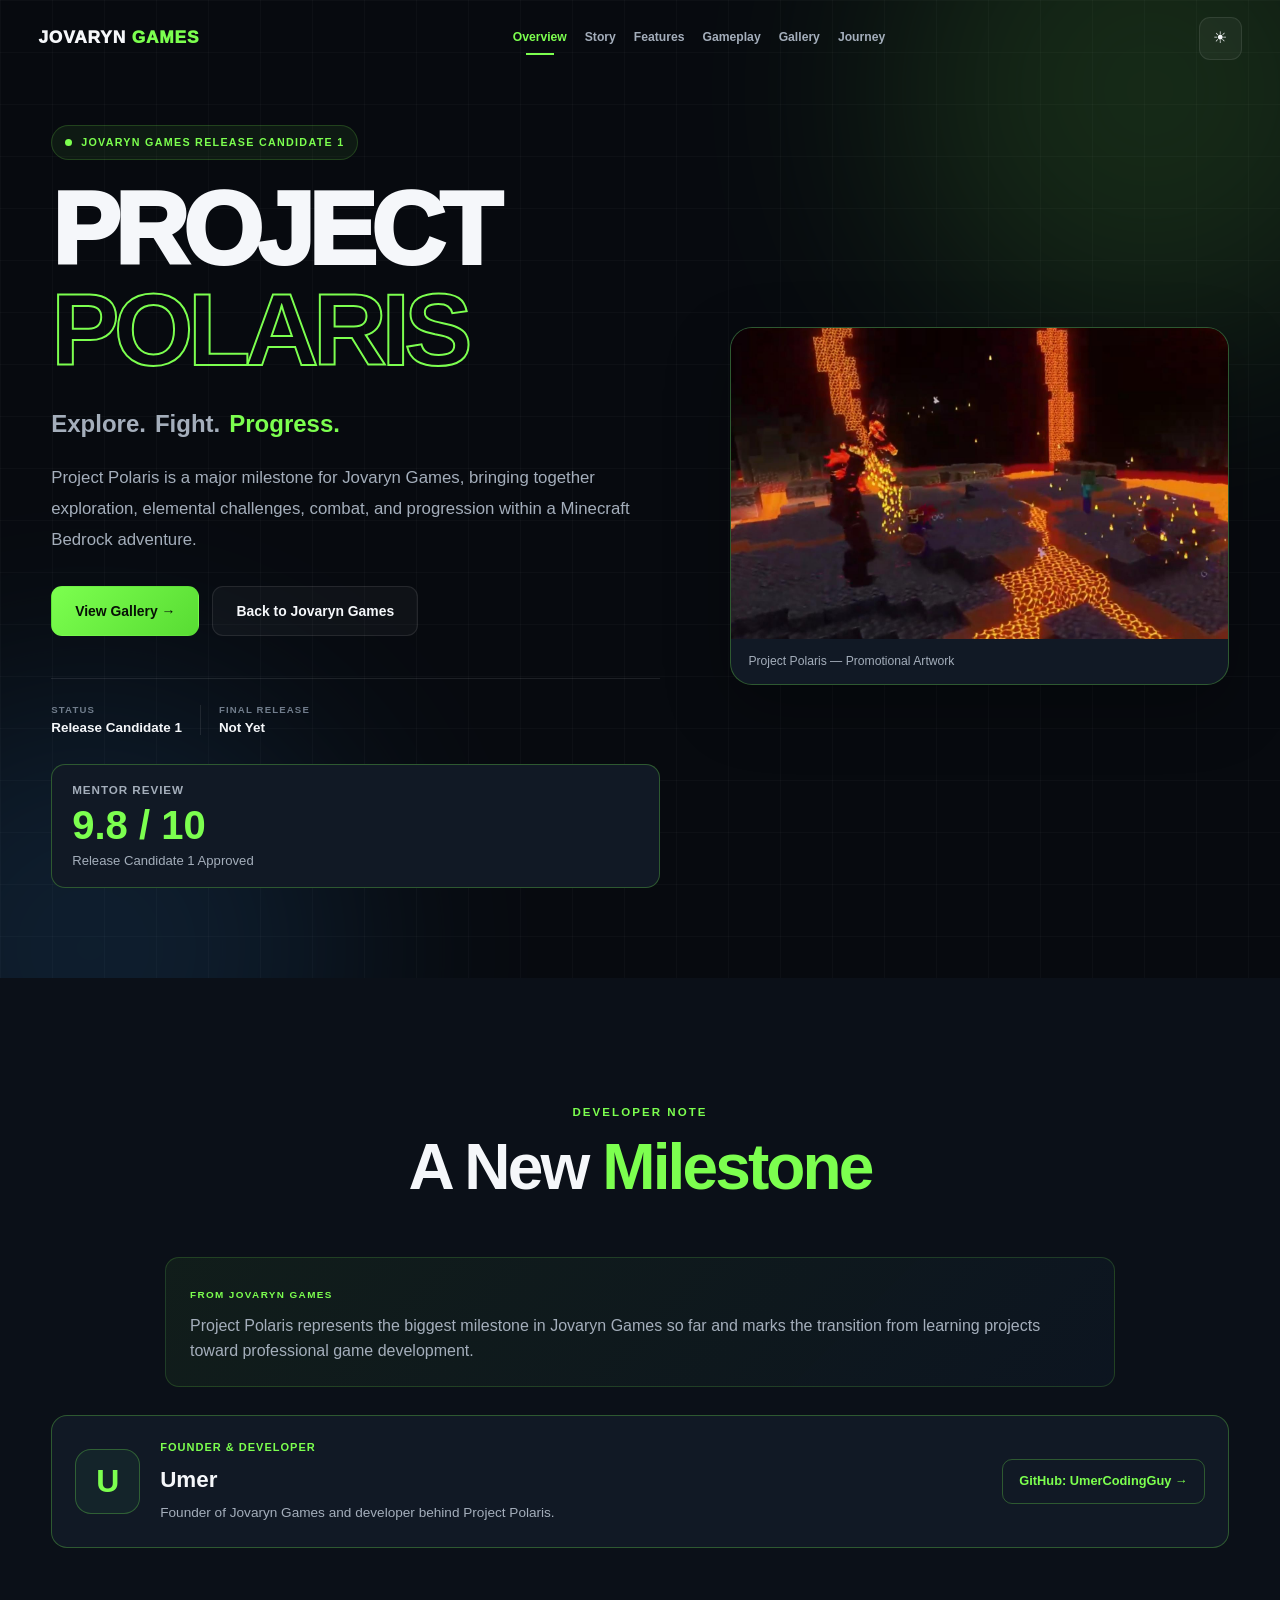
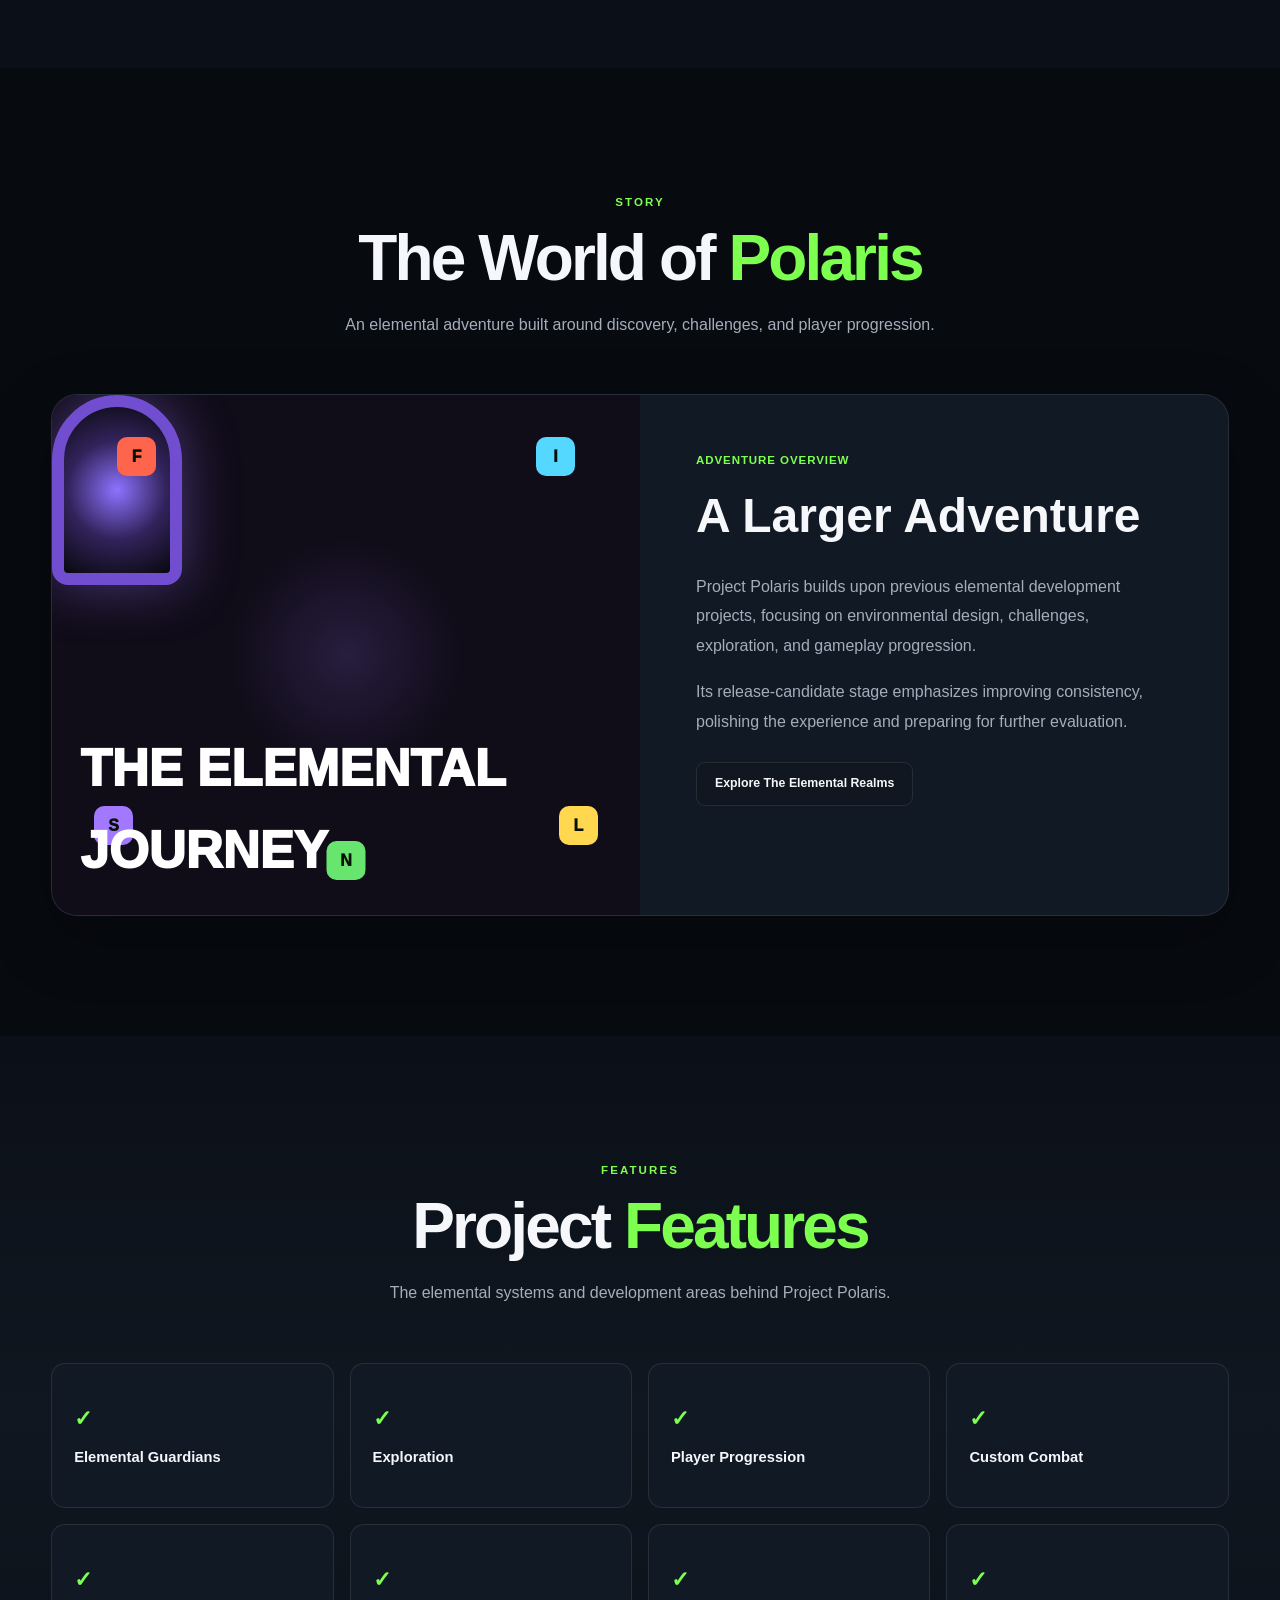
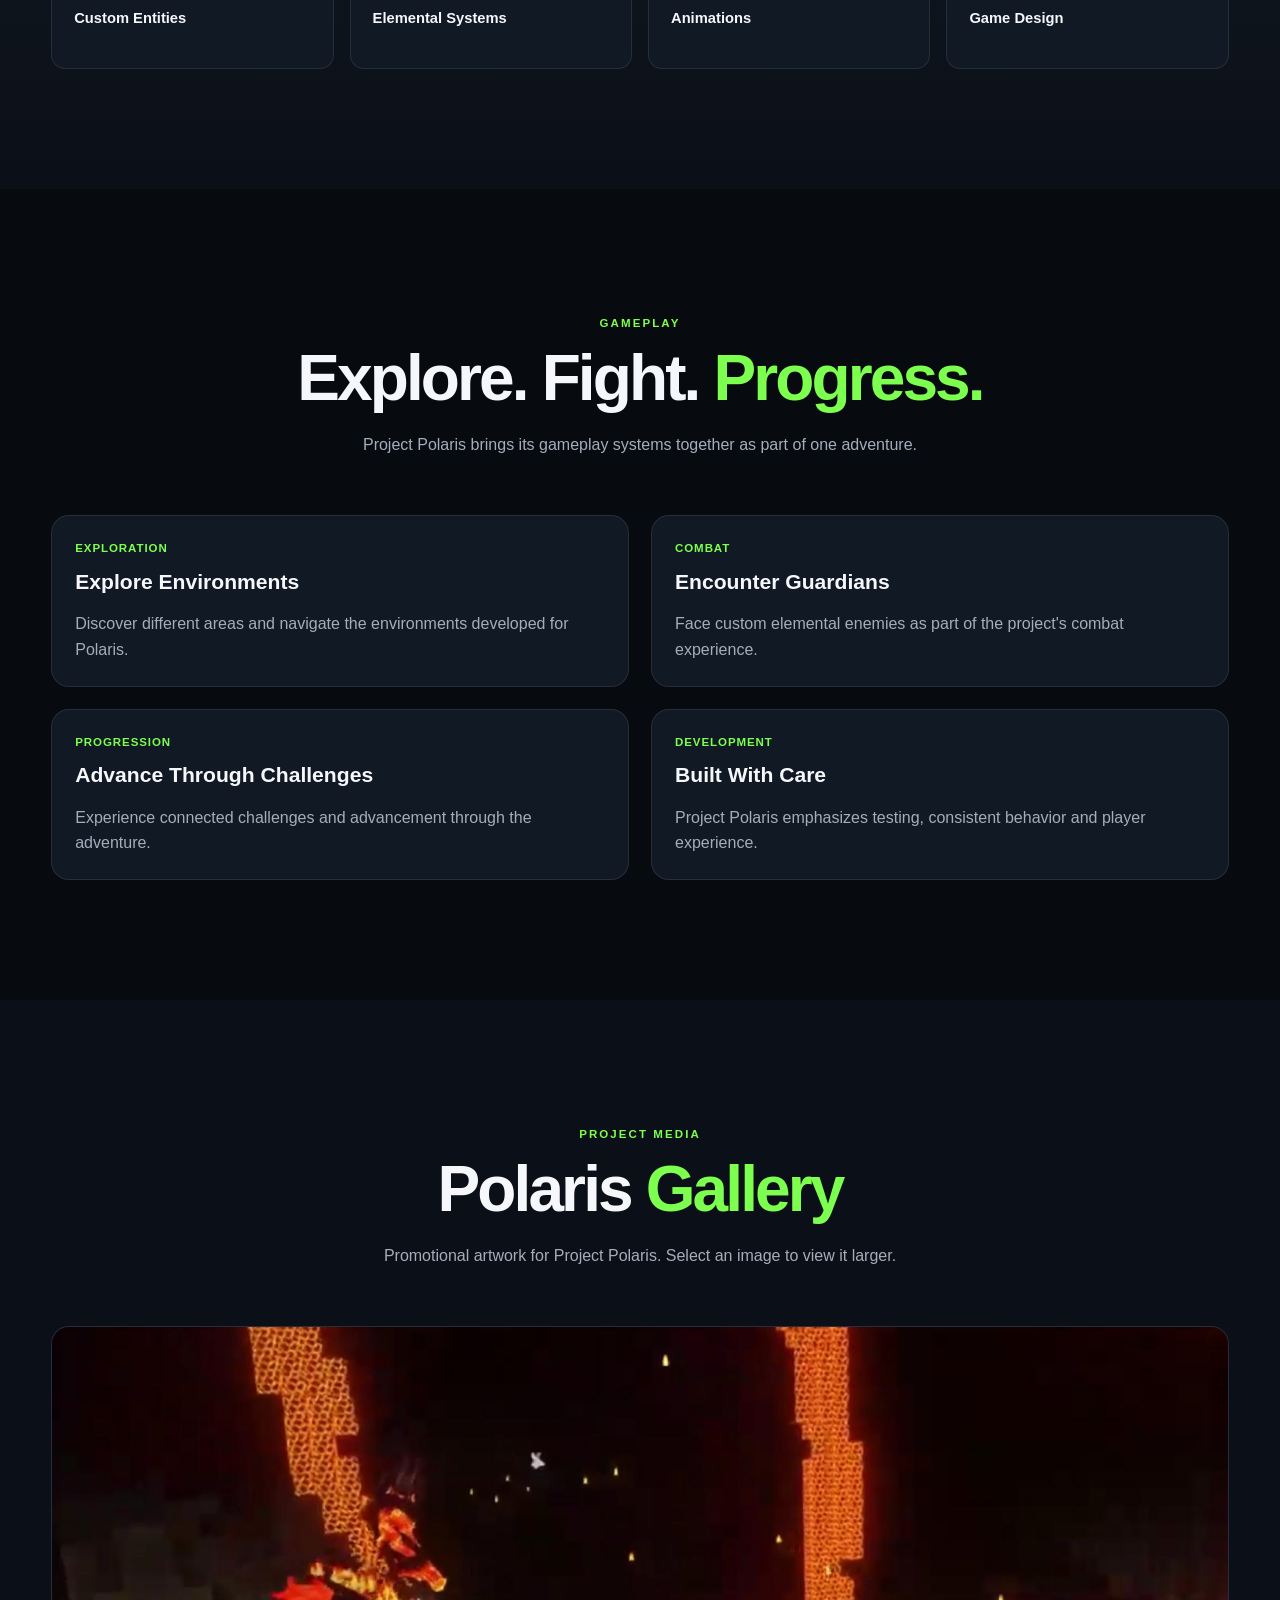
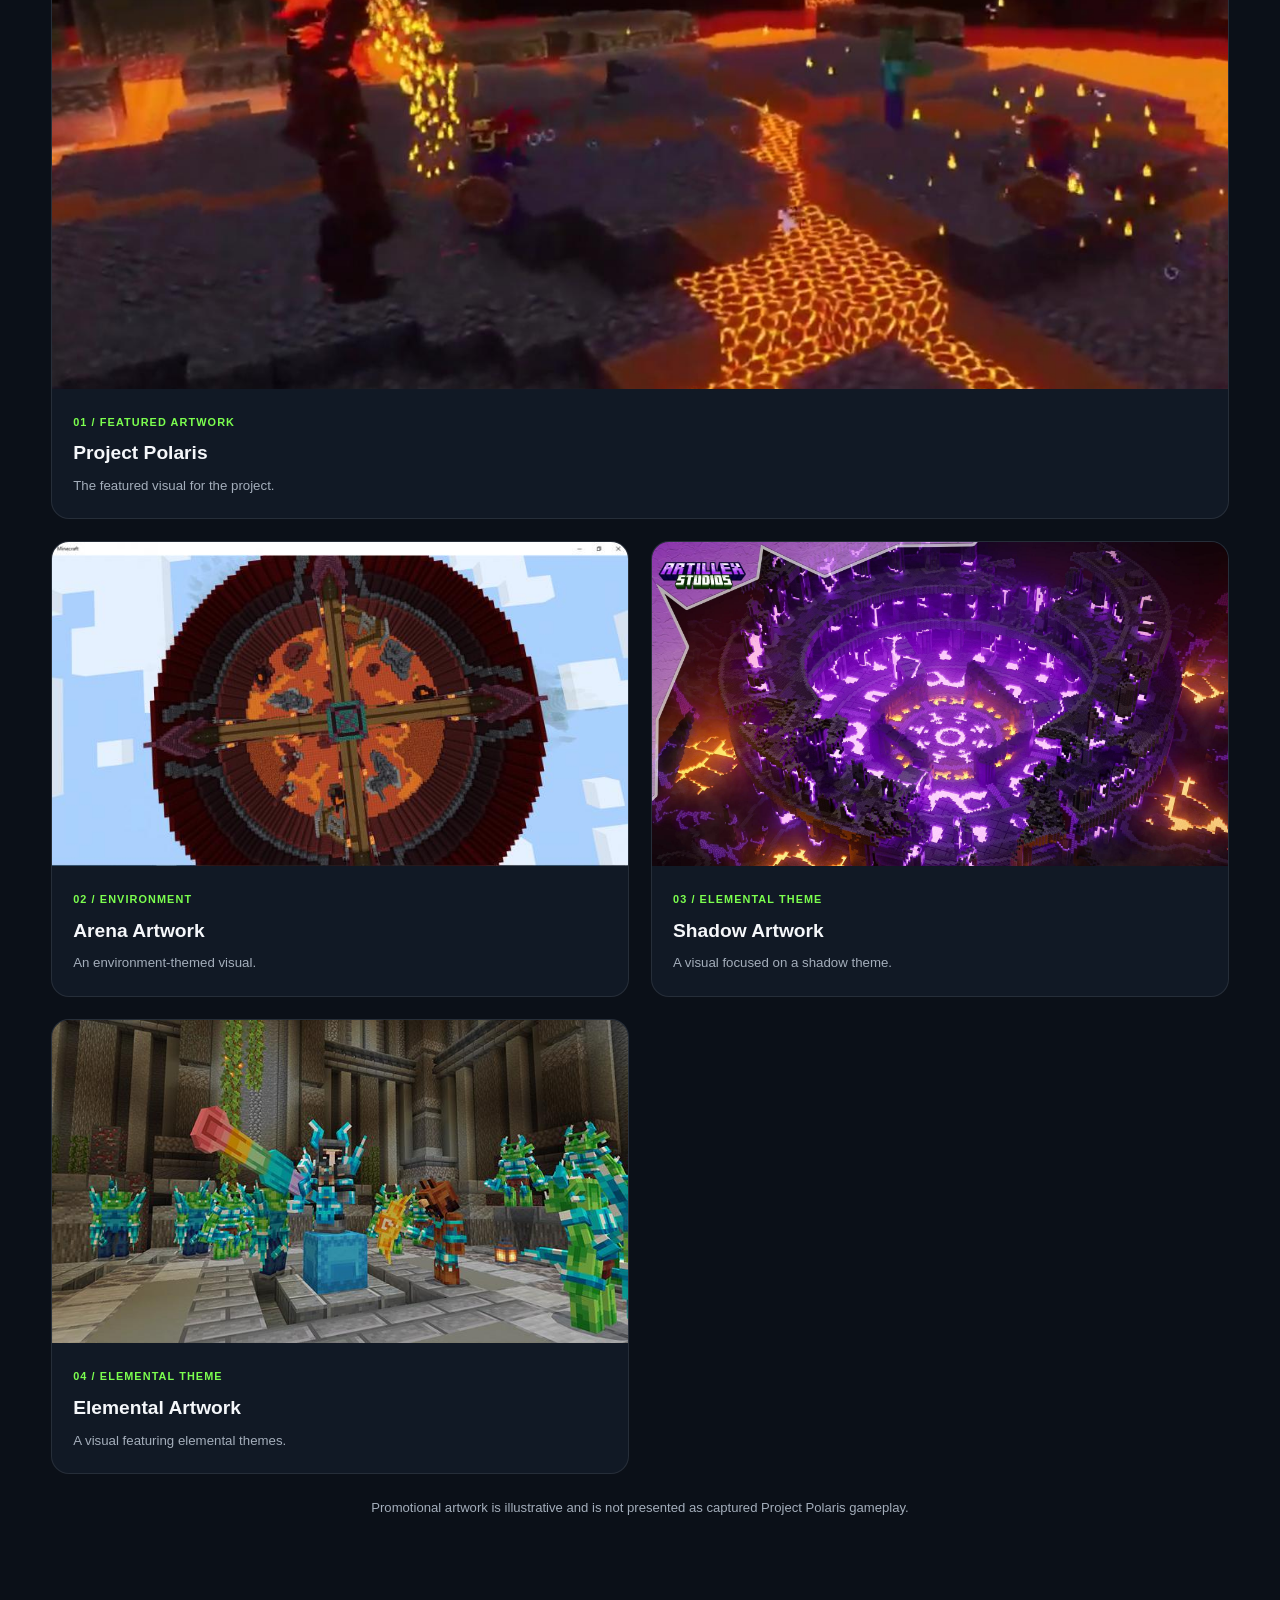
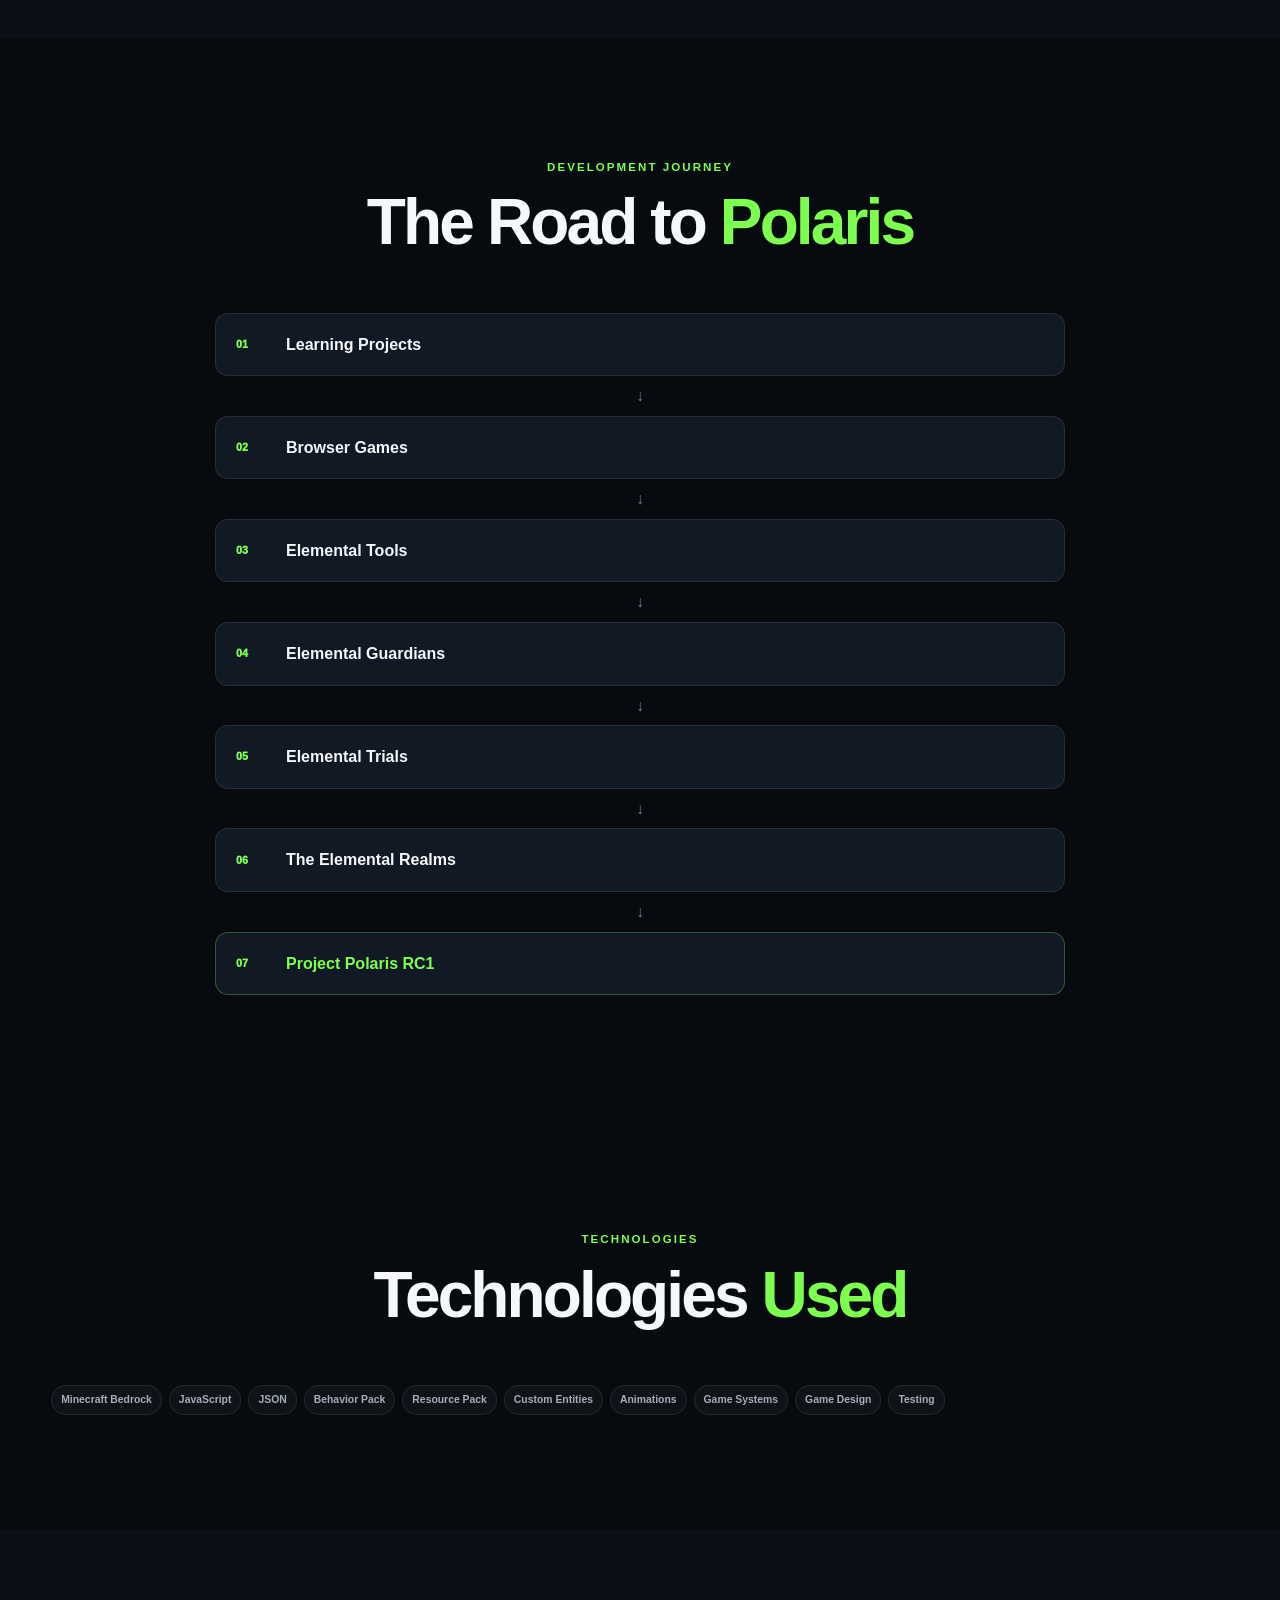
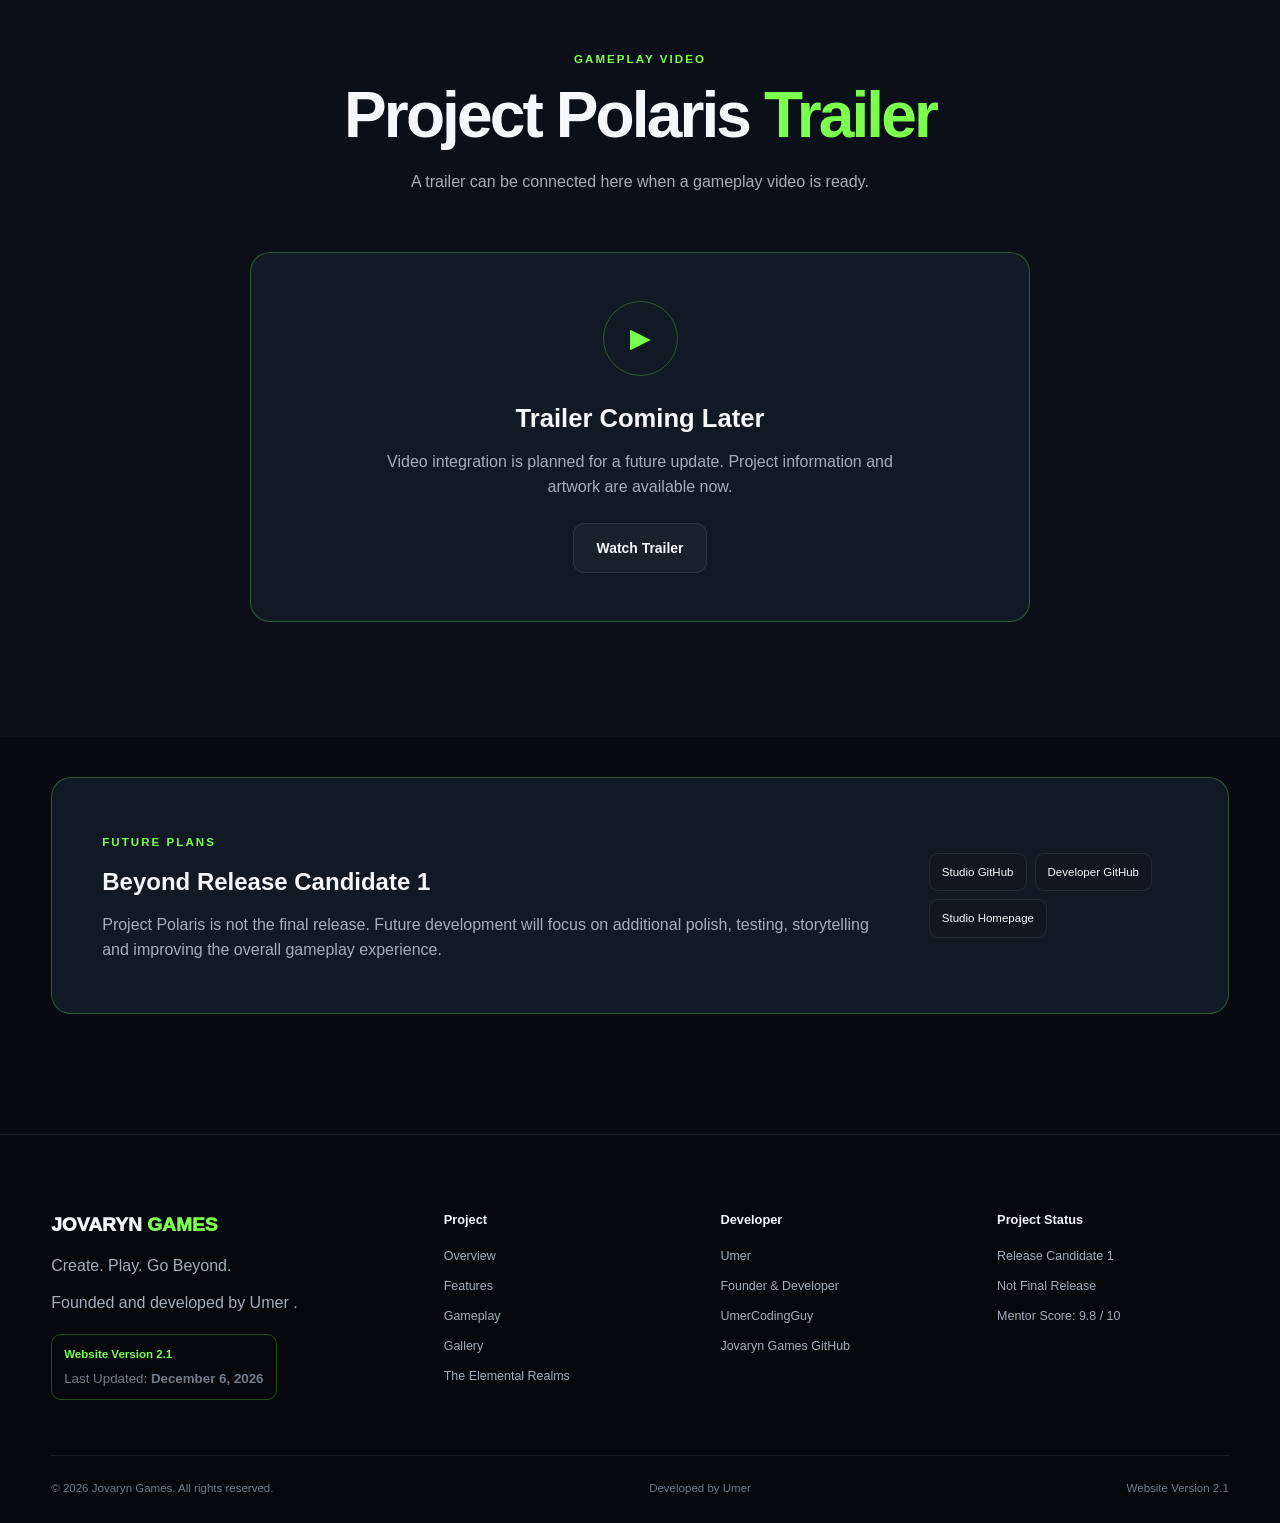
==== project-polaris/index.html @ bd41b60f "v2.1" ====
<!DOCTYPE html>
<html lang="en">

<head>
    <meta charset="UTF-8">
    <meta name="viewport" content="width=device-width, initial-scale=1.0">

    <title>Project Polaris RC1 | Jovaryn Games</title>

    <meta name="description"
        content="Explore Project Polaris Release Candidate 1 by Jovaryn Games. Discover the adventure, features, artwork, and development journey.">

    <meta name="author" content="Jovaryn Games">
    <meta name="creator" content="Umer - UmerCodingGuy">
    <meta name="theme-color" content="#070a0f">

    <link rel="canonical" href="https://jovaryngames.com/project-polaris/">

    <meta property="og:type" content="website">
    <meta property="og:title" content="Project Polaris RC1 | Jovaryn Games">
    <meta property="og:description"
        content="Discover Project Polaris Release Candidate 1, the latest milestone from Jovaryn Games. Mentor review: 9.8/10.">
    <meta property="og:url" content="https://jovaryngames.com/project-polaris/">
    <meta property="og:image"
        content="https://jovaryngames.com/assets/images/polaris/polaris-cover.png">

    <meta name="twitter:card" content="summary_large_image">

    <link rel="stylesheet" href="../css/style.css">

    <style>
        /* PROJECT POLARIS PAGE */

        .polaris-page-hero-media {
            position: relative;
            width: 100%;
            margin: 0;
            overflow: hidden;
            border: 1px solid var(--green-border);
            border-radius: 22px;
            background: var(--card);
            box-shadow: var(--shadow);
        }

        .polaris-page-hero-media img {
            display: block;
            width: 100%;
            aspect-ratio: 16 / 10;
            object-fit: cover;
        }

        .polaris-page-hero-media figcaption {
            padding: 13px 17px;
            color: var(--text-2);
            font-size: 0.76rem;
        }

        .polaris-page-score {
            margin-top: 25px;
            padding: 16px 20px;
            border: 1px solid var(--green-border);
            border-radius: 14px;
            background: var(--card);
        }

        .polaris-page-score small {
            display: block;
            color: var(--text-2);
            font-size: 0.73rem;
            font-weight: 800;
            letter-spacing: 0.08em;
        }

        .polaris-page-score strong {
            display: block;
            color: var(--green);
            font-size: 2.5rem;
            line-height: 1.25;
        }

        .polaris-page-score p {
            color: var(--text-2);
            font-size: 0.82rem;
        }

        /* DEVELOPER CREDIT */

        .polaris-developer-credit {
            display: flex;
            align-items: center;
            flex-wrap: wrap;
            gap: 20px;
            margin-top: 28px;
            padding: 23px;
            border: 1px solid var(--green-border);
            border-radius: 16px;
            background: var(--card);
        }

        .polaris-developer-avatar {
            display: grid;
            place-items: center;
            width: 65px;
            height: 65px;
            flex-shrink: 0;
            border: 1px solid var(--green-border);
            border-radius: 16px;
            color: var(--green);
            background: rgba(74, 222, 128, 0.06);
            font-size: 2rem;
            font-weight: 900;
        }

        .polaris-developer-info {
            flex: 1;
            min-width: 170px;
        }

        .polaris-developer-info small {
            display: block;
            margin-bottom: 5px;
            color: var(--green);
            font-size: 0.69rem;
            font-weight: 800;
            letter-spacing: 0.09em;
        }

        .polaris-developer-info h3 {
            margin: 0 0 5px;
            font-size: 1.4rem;
        }

        .polaris-developer-info p {
            margin: 0;
            color: var(--text-2);
            font-size: 0.85rem;
        }

        .polaris-developer-link {
            display: inline-flex;
            align-items: center;
            justify-content: center;
            padding: 11px 16px;
            border: 1px solid var(--green-border);
            border-radius: 10px;
            color: var(--green);
            font-size: 0.8rem;
            font-weight: 800;
            text-decoration: none;
            transition: transform 0.2s ease;
        }

        .polaris-developer-link:hover {
            transform: translateY(-2px);
        }

        /* GALLERY */

        .polaris-gallery {
            display: grid;
            grid-template-columns: repeat(2, minmax(0, 1fr));
            gap: 22px;
        }

        .polaris-gallery-card {
            min-width: 0;
            margin: 0;
            overflow: hidden;
            border: 1px solid var(--border);
            border-radius: 18px;
            background: var(--card);
            transition:
                transform 0.25s ease,
                border-color 0.25s ease;
        }

        .polaris-gallery-card:hover {
            transform: translateY(-4px);
            border-color: var(--green-border);
        }

        .polaris-gallery-card:first-child {
            grid-column: 1 / -1;
        }

        .polaris-gallery-card a {
            display: block;
            overflow: hidden;
        }

        .polaris-gallery-card img {
            display: block;
            width: 100%;
            aspect-ratio: 16 / 9;
            object-fit: cover;
            transition: transform 0.35s ease;
        }

        .polaris-gallery-card a:hover img {
            transform: scale(1.025);
        }

        .polaris-gallery-caption {
            padding: 19px 21px 22px;
        }

        .polaris-gallery-caption small {
            color: var(--green);
            font-size: 0.68rem;
            font-weight: 850;
            letter-spacing: 0.1em;
        }

        .polaris-gallery-caption h3 {
            margin-top: 5px;
            font-size: 1.2rem;
        }

        .polaris-gallery-caption p {
            margin-top: 6px;
            color: var(--text-2);
            font-size: 0.83rem;
        }

        .polaris-gallery-note {
            margin-top: 23px;
            color: var(--text-2);
            font-size: 0.82rem;
            text-align: center;
        }

        /* TRAILER */

        .polaris-trailer-panel {
            max-width: 780px;
            margin-inline: auto;
            padding: 48px 28px;
            border: 1px solid var(--green-border);
            border-radius: 20px;
            background: var(--card);
            text-align: center;
        }

        .polaris-trailer-icon {
            display: grid;
            place-items: center;
            width: 75px;
            height: 75px;
            margin: 0 auto 22px;
            border: 1px solid var(--green-border);
            border-radius: 50%;
            color: var(--green);
            font-size: 1.7rem;
        }

        .polaris-trailer-panel h3 {
            font-size: 1.6rem;
        }

        .polaris-trailer-panel p {
            max-width: 530px;
            margin: 10px auto 23px;
            color: var(--text-2);
        }

        /* MOBILE */

        @media (max-width: 760px) {
            .polaris-gallery {
                grid-template-columns: 1fr;
                gap: 16px;
            }

            .polaris-gallery-card:first-child {
                grid-column: auto;
            }

            .polaris-gallery-caption {
                padding: 16px;
            }

            .polaris-page-hero-media img {
                aspect-ratio: 16 / 9;
            }

            .polaris-developer-credit {
                padding: 18px;
            }

            .polaris-developer-link {
                width: 100%;
            }
        }

        @media (prefers-reduced-motion: reduce) {
            .polaris-gallery-card,
            .polaris-gallery-card img,
            .polaris-developer-link {
                transition: none;
            }
        }
    </style>
</head>

<body class="polaris-page">

    <!-- LOADER -->
    <div class="loader" id="loader">
        <div class="loader-inner">
            <div class="loader-logo">
                JOVARYN <span>GAMES</span>
            </div>

            <div class="loader-track">
                <div class="loader-bar"></div>
            </div>

            <p>Loading Project Polaris...</p>
        </div>
    </div>

    <div class="scroll-progress" id="scrollProgress"></div>

    <div
        class="site-toast"
        id="siteToast"
        role="status"
        aria-live="polite"
    ></div>

    <!-- NAVIGATION -->
    <header class="header" id="header">
        <nav class="navbar" aria-label="Project navigation">

            <a href="../" class="logo">
                JOVARYN <span>GAMES</span>
            </a>

            <ul class="nav-links" id="navLinks">
                <li>
                    <a href="#overview" class="nav-link active">
                        Overview
                    </a>
                </li>

                <li>
                    <a href="#story" class="nav-link">
                        Story
                    </a>
                </li>

                <li>
                    <a href="#features" class="nav-link">
                        Features
                    </a>
                </li>

                <li>
                    <a href="#gameplay" class="nav-link">
                        Gameplay
                    </a>
                </li>

                <li>
                    <a href="#gallery" class="nav-link">
                        Gallery
                    </a>
                </li>

                <li>
                    <a href="#journey" class="nav-link">
                        Journey
                    </a>
                </li>
            </ul>

            <div class="nav-actions">

                <button
                    class="theme-toggle"
                    id="themeToggle"
                    type="button"
                    aria-label="Switch color theme"
                >
                    <span id="themeIcon">☀</span>
                </button>

                <button
                    class="menu-toggle"
                    id="menuToggle"
                    type="button"
                    aria-label="Open navigation menu"
                    aria-expanded="false"
                    aria-controls="navLinks"
                >
                    <span></span>
                    <span></span>
                    <span></span>
                </button>

            </div>
        </nav>
    </header>

    <main>

        <!-- ==========================================
             OVERVIEW
        ========================================== -->
        <section class="hero section" id="overview">

            <div class="hero-background">
                <div class="grid-background"></div>
                <div class="glow glow-one"></div>
                <div class="glow glow-two"></div>
            </div>

            <div class="hero-container">

                <div class="hero-content reveal">

                    <div class="hero-badge">
                        <span></span>
                        Jovaryn Games Release Candidate 1
                    </div>

                    <h1>
                        PROJECT
                        <strong>POLARIS</strong>
                    </h1>

                    <div class="tagline">
                        <span>Explore.</span>
                        <span>Fight.</span>
                        <span>Progress.</span>
                    </div>

                    <p class="hero-description">
                        Project Polaris is a major milestone for
                        Jovaryn Games, bringing together exploration,
                        elemental challenges, combat, and progression
                        within a Minecraft Bedrock adventure.
                    </p>

                    <div class="hero-buttons">

                        <a href="#gallery" class="button primary-button">
                            View Gallery →
                        </a>

                        <a href="../" class="button secondary-button">
                            Back to Jovaryn Games
                        </a>

                    </div>

                    <div class="hero-info">

                        <div>
                            <small>STATUS</small>
                            <strong>Release Candidate 1</strong>
                        </div>

                        <span class="info-line"></span>

                        <div>
                            <small>FINAL RELEASE</small>
                            <strong>Not Yet</strong>
                        </div>

                    </div>

                    <div class="polaris-page-score">
                        <small>MENTOR REVIEW</small>
                        <strong>9.8 / 10</strong>
                        <p>Release Candidate 1 Approved</p>
                    </div>

                </div>

                <div class="hero-art reveal">

                    <figure class="polaris-page-hero-media">

                        <img
                            src="../assets/images/polaris/polaris-cover.png"
                            alt="Project Polaris promotional cover artwork"
                            fetchpriority="high"
                            decoding="async"
                        >

                        <figcaption>
                            Project Polaris — Promotional Artwork
                        </figcaption>

                    </figure>

                </div>

            </div>
        </section>

        <!-- ==========================================
             DEVELOPER NOTE AND CREDITS
        ========================================== -->
        <section class="latest-section">
            <div class="container">

                <div class="section-heading reveal">
                    <span class="section-label">
                        DEVELOPER NOTE
                    </span>

                    <h2>A New <span>Milestone</span></h2>
                </div>

                <div class="developer-note reveal">
                    <span>FROM JOVARYN GAMES</span>

                    <p>
                        Project Polaris represents the biggest milestone
                        in Jovaryn Games so far and marks the transition
                        from learning projects toward professional game
                        development.
                    </p>
                </div>

                <!-- OFFICIAL DEVELOPER CREDIT -->
                <div class="polaris-developer-credit reveal">

                    <div
                        class="polaris-developer-avatar"
                        aria-hidden="true"
                    >
                        U
                    </div>

                    <div class="polaris-developer-info">
                        <small>FOUNDER & DEVELOPER</small>

                        <h3>Umer</h3>

                        <p>
                            Founder of Jovaryn Games and developer
                            behind Project Polaris.
                        </p>
                    </div>

                    <a
                        href="https://github.com/UmerCodingGuy"
                        target="_blank"
                        rel="noopener noreferrer"
                        class="polaris-developer-link"
                    >
                        GitHub: UmerCodingGuy →
                    </a>

                </div>

            </div>
        </section>

        <!-- ==========================================
             STORY
        ========================================== -->
        <section class="games-section section" id="story">
            <div class="container">

                <div class="section-heading reveal">
                    <span class="section-label">STORY</span>

                    <h2>The World of <span>Polaris</span></h2>

                    <p>
                        An elemental adventure built around discovery,
                        challenges, and player progression.
                    </p>
                </div>

                <article class="project-card reveal">

                    <div class="project-cover realms-art">
                        <div class="realms-portal"></div>

                        <div class="realms-symbol realms-symbol-fire">F</div>
                        <div class="realms-symbol realms-symbol-ice">I</div>
                        <div class="realms-symbol realms-symbol-lightning">L</div>
                        <div class="realms-symbol realms-symbol-nature">N</div>
                        <div class="realms-symbol realms-symbol-shadow">S</div>

                        <strong class="cover-title">
                            THE ELEMENTAL JOURNEY
                        </strong>
                    </div>

                    <div class="project-content">
                        <span class="project-category">
                            ADVENTURE OVERVIEW
                        </span>

                        <h3>A Larger Adventure</h3>

                        <p>
                            Project Polaris builds upon previous elemental
                            development projects, focusing on environmental
                            design, challenges, exploration, and gameplay
                            progression.
                        </p>

                        <p>
                            Its release-candidate stage emphasizes
                            improving consistency, polishing the experience
                            and preparing for further evaluation.
                        </p>

                        <div class="project-actions">
                            <a
                                href="../#elemental-realms"
                                class="project-button secondary-project-button"
                            >
                                Explore The Elemental Realms
                            </a>
                        </div>
                    </div>

                </article>

            </div>
        </section>

        <!-- ==========================================
             FEATURES
        ========================================== -->
        <section class="addons-section section" id="features">
            <div class="container">

                <div class="section-heading reveal">
                    <span class="section-label">FEATURES</span>

                    <h2>Project <span>Features</span></h2>

                    <p>
                        The elemental systems and development areas
                        behind Project Polaris.
                    </p>
                </div>

                <div class="milestone-grid">

                    <article class="milestone completed reveal">
                        <span>✓</span>
                        <h3>Elemental Guardians</h3>
                    </article>

                    <article class="milestone completed reveal">
                        <span>✓</span>
                        <h3>Exploration</h3>
                    </article>

                    <article class="milestone completed reveal">
                        <span>✓</span>
                        <h3>Player Progression</h3>
                    </article>

                    <article class="milestone completed reveal">
                        <span>✓</span>
                        <h3>Custom Combat</h3>
                    </article>

                    <article class="milestone completed reveal">
                        <span>✓</span>
                        <h3>Custom Entities</h3>
                    </article>

                    <article class="milestone completed reveal">
                        <span>✓</span>
                        <h3>Elemental Systems</h3>
                    </article>

                    <article class="milestone completed reveal">
                        <span>✓</span>
                        <h3>Animations</h3>
                    </article>

                    <article class="milestone completed reveal">
                        <span>✓</span>
                        <h3>Game Design</h3>
                    </article>

                </div>
            </div>
        </section>

        <!-- ==========================================
             GAMEPLAY
        ========================================== -->
        <section class="games-section section" id="gameplay">
            <div class="container">

                <div class="section-heading reveal">
                    <span class="section-label">GAMEPLAY</span>

                    <h2>Explore. Fight. <span>Progress.</span></h2>

                    <p>
                        Project Polaris brings its gameplay systems
                        together as part of one adventure.
                    </p>
                </div>

                <div class="learning-grid">

                    <article class="learning-card reveal">
                        <div class="learning-content">
                            <span class="project-category">
                                EXPLORATION
                            </span>

                            <h3>Explore Environments</h3>

                            <p>
                                Discover different areas and navigate
                                the environments developed for Polaris.
                            </p>
                        </div>
                    </article>

                    <article class="learning-card reveal">
                        <div class="learning-content">
                            <span class="project-category">
                                COMBAT
                            </span>

                            <h3>Encounter Guardians</h3>

                            <p>
                                Face custom elemental enemies as part
                                of the project's combat experience.
                            </p>
                        </div>
                    </article>

                    <article class="learning-card reveal">
                        <div class="learning-content">
                            <span class="project-category">
                                PROGRESSION
                            </span>

                            <h3>Advance Through Challenges</h3>

                            <p>
                                Experience connected challenges and
                                advancement through the adventure.
                            </p>
                        </div>
                    </article>

                    <article class="learning-card reveal">
                        <div class="learning-content">
                            <span class="project-category">
                                DEVELOPMENT
                            </span>

                            <h3>Built With Care</h3>

                            <p>
                                Project Polaris emphasizes testing,
                                consistent behavior and player experience.
                            </p>
                        </div>
                    </article>

                </div>

            </div>
        </section>

        <!-- ==========================================
             PROMOTIONAL ARTWORK GALLERY
        ========================================== -->
        <section class="latest-section section" id="gallery">
            <div class="container">

                <div class="section-heading reveal">
                    <span class="section-label">
                        PROJECT MEDIA
                    </span>

                    <h2>Polaris <span>Gallery</span></h2>

                    <p>
                        Promotional artwork for Project Polaris.
                        Select an image to view it larger.
                    </p>
                </div>

                <div class="polaris-gallery">

                    <!-- IMAGE 1 -->
                    <figure class="polaris-gallery-card reveal">

                        <a
                            href="../assets/images/polaris/polaris-cover.png"
                            target="_blank"
                            rel="noopener noreferrer"
                            aria-label="View Polaris cover artwork at full size"
                        >
                            <img
                                src="../assets/images/polaris/polaris-cover.png"
                                alt="Project Polaris featured promotional artwork"
                                loading="lazy"
                                decoding="async"
                            >
                        </a>

                        <figcaption class="polaris-gallery-caption">
                            <small>01 / FEATURED ARTWORK</small>
                            <h3>Project Polaris</h3>
                            <p>The featured visual for the project.</p>
                        </figcaption>

                    </figure>

                    <!-- IMAGE 2 -->
                    <figure class="polaris-gallery-card reveal">

                        <a
                            href="../assets/images/polaris/polaris-arena.png"
                            target="_blank"
                            rel="noopener noreferrer"
                            aria-label="View arena artwork at full size"
                        >
                            <img
                                src="../assets/images/polaris/polaris-arena.png"
                                alt="Arena-themed promotional artwork"
                                loading="lazy"
                                decoding="async"
                            >
                        </a>

                        <figcaption class="polaris-gallery-caption">
                            <small>02 / ENVIRONMENT</small>
                            <h3>Arena Artwork</h3>
                            <p>An environment-themed visual.</p>
                        </figcaption>

                    </figure>

                    <!-- IMAGE 3 -->
                    <figure class="polaris-gallery-card reveal">

                        <a
                            href="../assets/images/polaris/polaris-shadow.png"
                            target="_blank"
                            rel="noopener noreferrer"
                            aria-label="View shadow artwork at full size"
                        >
                            <img
                                src="../assets/images/polaris/polaris-shadow.png"
                                alt="Shadow-themed promotional artwork"
                                loading="lazy"
                                decoding="async"
                            >
                        </a>

                        <figcaption class="polaris-gallery-caption">
                            <small>03 / ELEMENTAL THEME</small>
                            <h3>Shadow Artwork</h3>
                            <p>A visual focused on a shadow theme.</p>
                        </figcaption>

                    </figure>

                    <!-- IMAGE 4 -->
                    <figure class="polaris-gallery-card reveal">

                        <a
                            href="../assets/images/polaris/polaris-elements.png"
                            target="_blank"
                            rel="noopener noreferrer"
                            aria-label="View elemental artwork at full size"
                        >
                            <img
                                src="../assets/images/polaris/polaris-elements.png"
                                alt="Elemental-themed promotional artwork"
                                loading="lazy"
                                decoding="async"
                            >
                        </a>

                        <figcaption class="polaris-gallery-caption">
                            <small>04 / ELEMENTAL THEME</small>
                            <h3>Elemental Artwork</h3>
                            <p>A visual featuring elemental themes.</p>
                        </figcaption>

                    </figure>

                </div>

                <p class="polaris-gallery-note">
                    Promotional artwork is illustrative and is not
                    presented as captured Project Polaris gameplay.
                </p>

            </div>
        </section>

        <!-- ==========================================
             DEVELOPMENT JOURNEY
        ========================================== -->
        <section class="studio-timeline-section section" id="journey">
            <div class="container">

                <div class="section-heading reveal">
                    <span class="section-label">
                        DEVELOPMENT JOURNEY
                    </span>

                    <h2>The Road to <span>Polaris</span></h2>
                </div>

                <div class="studio-timeline reveal">

                    <div>
                        <span>01</span>
                        <strong>Learning Projects</strong>
                    </div>

                    <i>↓</i>

                    <div>
                        <span>02</span>
                        <strong>Browser Games</strong>
                    </div>

                    <i>↓</i>

                    <div>
                        <span>03</span>
                        <strong>Elemental Tools</strong>
                    </div>

                    <i>↓</i>

                    <div>
                        <span>04</span>
                        <strong>Elemental Guardians</strong>
                    </div>

                    <i>↓</i>

                    <div>
                        <span>05</span>
                        <strong>Elemental Trials</strong>
                    </div>

                    <i>↓</i>

                    <div>
                        <span>06</span>
                        <strong>The Elemental Realms</strong>
                    </div>

                    <i>↓</i>

                    <div class="timeline-current">
                        <span>07</span>
                        <strong>Project Polaris RC1</strong>
                    </div>

                </div>

            </div>
        </section>

        <!-- ==========================================
             TECHNOLOGIES
        ========================================== -->
        <section class="stats-section">
            <div class="container">

                <div class="section-heading reveal">
                    <span class="section-label">
                        TECHNOLOGIES
                    </span>

                    <h2>Technologies <span>Used</span></h2>
                </div>

                <div class="technology-badges reveal">
                    <span>Minecraft Bedrock</span>
                    <span>JavaScript</span>
                    <span>JSON</span>
                    <span>Behavior Pack</span>
                    <span>Resource Pack</span>
                    <span>Custom Entities</span>
                    <span>Animations</span>
                    <span>Game Systems</span>
                    <span>Game Design</span>
                    <span>Testing</span>
                </div>

            </div>
        </section>

        <!-- ==========================================
             TRAILER
        ========================================== -->
        <section class="github-section" id="trailer">
            <div class="container">

                <div class="section-heading reveal">
                    <span class="section-label">
                        GAMEPLAY VIDEO
                    </span>

                    <h2>Project Polaris <span>Trailer</span></h2>

                    <p>
                        A trailer can be connected here when
                        a gameplay video is ready.
                    </p>
                </div>

                <div class="polaris-trailer-panel reveal">

                    <div
                        class="polaris-trailer-icon"
                        aria-hidden="true"
                    >
                        ▶
                    </div>

                    <h3>Trailer Coming Later</h3>

                    <p>
                        Video integration is planned for a future update.
                        Project information and artwork are available now.
                    </p>

                    <a
                        href="#"
                        class="button secondary-button placeholder-link"
                        data-message="The Project Polaris trailer is not published yet."
                    >
                        Watch Trailer
                    </a>

                </div>

            </div>
        </section>

        <!-- ==========================================
             FUTURE PLANS
        ========================================== -->
        <section class="version-three-section" id="future">
            <div class="container">

                <div class="version-three-card reveal">

                    <div>
                        <span class="section-label">
                            FUTURE PLANS
                        </span>

                        <h2>Beyond Release Candidate 1</h2>

                        <p>
                            Project Polaris is not the final release.
                            Future development will focus on additional
                            polish, testing, storytelling and improving
                            the overall gameplay experience.
                        </p>
                    </div>

                    <div class="future-nav">

                        <a
                            href="https://github.com/JovarynGames"
                            target="_blank"
                            rel="noopener noreferrer"
                        >
                            Studio GitHub
                        </a>

                        <a
                            href="https://github.com/UmerCodingGuy"
                            target="_blank"
                            rel="noopener noreferrer"
                        >
                            Developer GitHub
                        </a>

                        <a href="../">
                            Studio Homepage
                        </a>

                    </div>

                </div>

            </div>
        </section>

    </main>

    <!-- ==========================================
         FOOTER WITH OFFICIAL DEVELOPER CREDIT
    ========================================== -->
    <footer class="footer">
        <div class="container">

            <div class="footer-grid">

                <div class="footer-brand">

                    <a href="../" class="footer-logo">
                        JOVARYN <span>GAMES</span>
                    </a>

                    <p>Create. Play. Go Beyond.</p>

                    <p>
                        Founded and developed by
                        <a
                            href="https://github.com/UmerCodingGuy"
                            target="_blank"
                            rel="noopener noreferrer"
                        >
                            Umer
                        </a>.
                    </p>

                    <div class="footer-version-box">
                        <span>Website Version 2.1</span>

                        <small>
                            Last Updated:
                            <strong id="lastUpdated">
                                Loading...
                            </strong>
                        </small>
                    </div>

                </div>

                <div class="footer-column">
                    <h3>Project</h3>

                    <a href="#overview">Overview</a>
                    <a href="#features">Features</a>
                    <a href="#gameplay">Gameplay</a>
                    <a href="#gallery">Gallery</a>
                    <a href="../#elemental-realms">
                        The Elemental Realms
                    </a>
                </div>

                <div class="footer-column">
                    <h3>Developer</h3>

                    <span>Umer</span>
                    <span>Founder & Developer</span>

                    <a
                        href="https://github.com/UmerCodingGuy"
                        target="_blank"
                        rel="noopener noreferrer"
                    >
                        UmerCodingGuy
                    </a>

                    <a
                        href="https://github.com/JovarynGames"
                        target="_blank"
                        rel="noopener noreferrer"
                    >
                        Jovaryn Games GitHub
                    </a>
                </div>

                <div class="footer-column">
                    <h3>Project Status</h3>

                    <span>Release Candidate 1</span>
                    <span>Not Final Release</span>
                    <span>Mentor Score: 9.8 / 10</span>
                </div>

            </div>

            <div class="footer-bottom">

                <p>
                    © <span id="currentYear"></span>
                    Jovaryn Games. All rights reserved.
                </p>

                <p>
                    Developed by Umer
                </p>

                <p>
                    Website Version 2.1
                </p>

            </div>

        </div>
    </footer>

    <!-- BACK TO TOP -->
    <button
        class="back-to-top"
        id="backToTop"
        type="button"
        aria-label="Back to top"
    >
        ↑
    </button>

    <script src="../js/script.js"></script>

</body>
</html>
---- css/style.css ----
/* =========================================================
   JOVARYN GAMES
   WEBSITE VERSION 2.1
========================================================= */

:root {
    --background: #070a0f;
    --background-2: #0b1018;
    --background-3: #101720;
    --background-4: #151d28;

    --card: #111925;
    --card-hover: #16202d;

    --text: #f5f7fa;
    --text-2: #a4aebb;
    --muted: #717d8c;

    --green: #7cff4f;
    --green-light: #a5ff84;

    --blue: #42a5ff;
    --purple: #9b72ff;
    --orange: #ff9b4b;
    --gold: #ffd866;

    --fire: #ff654d;
    --ice: #55d8ff;
    --lightning: #ffd84f;
    --nature: #67e56e;
    --shadow-element: #a278ff;

    --border: rgba(255, 255, 255, 0.09);
    --green-border: rgba(124, 255, 79, 0.28);

    --header-background: rgba(7, 10, 15, 0.9);

    --container: 1200px;

    --radius: 18px;
    --radius-large: 26px;

    --transition: 0.28s ease;

    --shadow: 0 22px 65px rgba(0, 0, 0, 0.28);
}


/* =========================================================
   LIGHT THEME
========================================================= */

body.light-theme {
    --background: #f4f7fb;
    --background-2: #ffffff;
    --background-3: #edf2f7;
    --background-4: #e6ecf3;

    --card: #ffffff;
    --card-hover: #f5f8fb;

    --text: #111923;
    --text-2: #566372;
    --muted: #788493;

    --border: rgba(0, 0, 0, 0.09);

    --header-background: rgba(244, 247, 251, 0.93);

    --shadow: 0 22px 65px rgba(25, 50, 75, 0.13);
}


/* =========================================================
   RESET
========================================================= */

* {
    margin: 0;
    padding: 0;
    box-sizing: border-box;
}

html {
    scroll-behavior: smooth;
    scroll-padding-top: 85px;
}

body {
    min-height: 100vh;
    overflow-x: hidden;

    background: var(--background);
    color: var(--text);

    font-family: "Segoe UI", Arial, sans-serif;

    line-height: 1.6;

    transition:
        background var(--transition),
        color var(--transition);
}

body.menu-open {
    overflow: hidden;
}

a {
    color: inherit;
    text-decoration: none;
}

button {
    font: inherit;
}

ul {
    list-style: none;
}

img {
    display: block;
    max-width: 100%;
}

::selection {
    background: var(--green);
    color: #071006;
}

:focus-visible {
    outline: 3px solid var(--green);
    outline-offset: 4px;
}


/* =========================================================
   GENERAL
========================================================= */

.container {
    width: min(92%, var(--container));
    margin-inline: auto;
}

.section {
    scroll-margin-top: 85px;
}

.section-heading {
    width: min(100%, 780px);

    margin: 0 auto 55px;

    text-align: center;
}

.section-label {
    display: inline-block;

    margin-bottom: 12px;

    color: var(--green);

    font-size: 0.72rem;
    font-weight: 900;

    letter-spacing: 0.18em;

    text-transform: uppercase;
}

.section-heading h2,
.about-content h2 {
    color: var(--text);

    font-size: clamp(2.2rem, 5vw, 4rem);

    line-height: 1.08;

    letter-spacing: -0.045em;
}

.section-heading h2 span,
.about-content h2 span {
    color: var(--green);
}

.section-heading p {
    max-width: 700px;

    margin: 18px auto 0;

    color: var(--text-2);

    line-height: 1.8;
}


/* =========================================================
   LOADER
========================================================= */

.loader {
    position: fixed;
    inset: 0;

    display: grid;
    place-items: center;

    background: #070a0f;

    z-index: 10000;

    transition:
        opacity 0.45s ease,
        visibility 0.45s ease;
}

.loader.hidden {
    opacity: 0;
    visibility: hidden;
    pointer-events: none;
}

.loader-inner {
    width: min(85%, 350px);

    text-align: center;
}

.loader-logo {
    color: white;

    font-size: 2rem;
    font-weight: 950;

    letter-spacing: 0.06em;
}

.loader-logo span {
    color: var(--green);
}

.loader-track {
    height: 5px;

    margin-top: 22px;

    overflow: hidden;

    background: rgba(255, 255, 255, 0.08);

    border-radius: 999px;
}

.loader-bar {
    width: 45%;
    height: 100%;

    background: linear-gradient(
        90deg,
        transparent,
        var(--green),
        var(--blue),
        transparent
    );

    animation: loaderAnimation 1.1s linear infinite;
}

.loader p {
    margin-top: 12px;

    color: #7b8694;

    font-size: 0.74rem;

    letter-spacing: 0.12em;

    text-transform: uppercase;
}


/* =========================================================
   SCROLL PROGRESS
========================================================= */

.scroll-progress {
    position: fixed;

    top: 0;
    left: 0;

    width: 0;
    height: 3px;

    background: linear-gradient(
        90deg,
        var(--green),
        var(--blue),
        var(--purple)
    );

    z-index: 9999;
}


/* =========================================================
   TOAST
========================================================= */

.site-toast {
    position: fixed;

    left: 50%;
    bottom: 24px;

    width: min(90%, 470px);

    padding: 13px 18px;

    background: rgba(10, 15, 22, 0.97);

    color: white;

    border: 1px solid rgba(124, 255, 79, 0.28);

    border-radius: 12px;

    text-align: center;

    opacity: 0;
    visibility: hidden;

    transform: translate(-50%, 20px);

    transition: var(--transition);

    z-index: 4000;
}

.site-toast.show {
    opacity: 1;
    visibility: visible;

    transform: translate(-50%, 0);
}


/* =========================================================
   HEADER
========================================================= */

.header {
    position: fixed;

    top: 0;
    left: 0;

    width: 100%;

    z-index: 1000;

    border-bottom: 1px solid transparent;

    transition:
        background var(--transition),
        border-color var(--transition),
        box-shadow var(--transition);
}

.header.scrolled {
    background: var(--header-background);

    border-bottom-color: var(--border);

    backdrop-filter: blur(18px);
    -webkit-backdrop-filter: blur(18px);

    box-shadow: 0 10px 35px rgba(0, 0, 0, 0.15);
}


/* =========================================================
   NAVIGATION
========================================================= */

.navbar {
    width: min(94%, 1280px);

    min-height: 76px;

    margin-inline: auto;

    display: flex;
    align-items: center;
    justify-content: space-between;

    gap: 16px;
}

.logo {
    flex-shrink: 0;

    font-size: 1.08rem;
    font-weight: 950;

    letter-spacing: 0.05em;

    white-space: nowrap;
}

.logo span {
    color: var(--green);
}

.nav-links {
    display: flex;
    align-items: center;

    gap: 2px;
}

.nav-link {
    position: relative;

    display: block;

    padding: 10px 8px;

    color: var(--text-2);

    border-radius: 9px;

    font-size: 0.76rem;
    font-weight: 700;

    transition: var(--transition);
}

.nav-link:hover,
.nav-link.active {
    color: var(--green);
}

.nav-link::after {
    content: "";

    position: absolute;

    left: 50%;
    bottom: 3px;

    width: 0;
    height: 2px;

    background: var(--green);

    transform: translateX(-50%);

    transition: width var(--transition);
}

.nav-link:hover::after,
.nav-link.active::after {
    width: 28px;
}

.nav-actions {
    display: flex;

    gap: 8px;
}

.theme-toggle,
.menu-toggle {
    width: 43px;
    height: 43px;

    border: 1px solid var(--border);

    background: rgba(255, 255, 255, 0.045);

    color: var(--text);

    border-radius: 11px;

    cursor: pointer;
}

.theme-toggle {
    display: grid;
    place-items: center;
}

.menu-toggle {
    display: none;

    align-items: center;
    justify-content: center;
    flex-direction: column;

    gap: 5px;
}

.menu-toggle span {
    width: 20px;
    height: 2px;

    background: var(--text);

    border-radius: 999px;

    transition: var(--transition);
}

.menu-toggle.open span:nth-child(1) {
    transform: translateY(7px) rotate(45deg);
}

.menu-toggle.open span:nth-child(2) {
    opacity: 0;
}

.menu-toggle.open span:nth-child(3) {
    transform: translateY(-7px) rotate(-45deg);
}


/* =========================================================
   HERO
========================================================= */

.hero {
    position: relative;

    min-height: 100vh;

    display: flex;
    align-items: center;

    padding: 125px 0 90px;

    overflow: hidden;

    isolation: isolate;
}

.hero-background {
    position: absolute;
    inset: 0;

    z-index: -2;
}

.grid-background {
    position: absolute;
    inset: 0;

    background-image:
        linear-gradient(
            rgba(255, 255, 255, 0.025) 1px,
            transparent 1px
        ),
        linear-gradient(
            90deg,
            rgba(255, 255, 255, 0.025) 1px,
            transparent 1px
        );

    background-size: 52px 52px;
}

.glow {
    position: absolute;

    width: 520px;
    height: 520px;

    border-radius: 50%;

    filter: blur(110px);

    opacity: 0.13;

    animation: glowFloat 10s ease-in-out infinite;
}

.glow-one {
    top: -170px;
    right: -130px;

    background: var(--green);
}

.glow-two {
    bottom: -230px;
    left: -170px;

    background: var(--blue);

    animation-delay: -4s;
}

.pixel {
    position: absolute;

    width: 15px;
    height: 15px;

    border: 2px solid rgba(124, 255, 79, 0.4);

    transform: rotate(45deg);

    animation: pixelFloat 7s ease-in-out infinite;
}

.pixel-one {
    top: 24%;
    left: 8%;
}

.pixel-two {
    top: 18%;
    right: 12%;
}

.pixel-three {
    bottom: 22%;
    left: 15%;
}

.pixel-four {
    right: 8%;
    bottom: 16%;
}

.hero-container {
    width: min(92%, var(--container));

    margin: auto;

    display: grid;

    grid-template-columns:
        minmax(0, 1.1fr)
        minmax(330px, 0.9fr);

    align-items: center;

    gap: 70px;
}

.hero-badge {
    width: fit-content;

    display: flex;
    align-items: center;

    gap: 9px;

    padding: 8px 13px;

    margin-bottom: 24px;

    background: rgba(124, 255, 79, 0.065);

    color: var(--green);

    border: 1px solid rgba(124, 255, 79, 0.18);

    border-radius: 999px;

    font-size: 0.67rem;
    font-weight: 850;

    letter-spacing: 0.12em;

    text-transform: uppercase;
}

.hero-badge > span {
    width: 7px;
    height: 7px;

    background: var(--green);

    border-radius: 50%;
}

.hero-content h1 {
    display: flex;
    flex-direction: column;

    font-size: clamp(3.8rem, 8vw, 7.4rem);

    font-weight: 950;

    line-height: 0.9;

    letter-spacing: -0.055em;
}

.hero-content h1 strong {
    width: fit-content;

    margin-top: 8px;

    color: transparent;

    -webkit-text-stroke: 2px var(--green);
}

.tagline {
    display: flex;
    flex-wrap: wrap;

    gap: 9px;

    margin-top: 29px;

    font-size: clamp(1.1rem, 2vw, 1.5rem);

    font-weight: 750;
}

.tagline span {
    color: var(--text-2);
}

.tagline span:last-child {
    color: var(--green);
}

.hero-description {
    max-width: 620px;

    margin-top: 18px;

    color: var(--text-2);

    font-size: 1.05rem;

    line-height: 1.85;
}

.hero-buttons {
    display: flex;
    flex-wrap: wrap;

    gap: 13px;

    margin-top: 31px;
}

.button {
    min-height: 50px;

    display: inline-flex;
    align-items: center;
    justify-content: center;

    gap: 10px;

    padding: 0 23px;

    border: 1px solid transparent;

    border-radius: 11px;

    font-size: 0.87rem;
    font-weight: 850;

    transition: var(--transition);
}

.button:hover {
    transform: translateY(-3px);
}

.primary-button {
    background: linear-gradient(
        135deg,
        var(--green),
        #58dc33
    );

    color: #071006;
}

.secondary-button {
    background: rgba(255, 255, 255, 0.035);

    color: var(--text);

    border-color: var(--border);
}

.hero-info {
    display: flex;
    align-items: center;
    flex-wrap: wrap;

    gap: 18px;

    margin-top: 42px;

    padding-top: 23px;

    border-top: 1px solid var(--border);
}

.hero-info > div {
    display: flex;
    flex-direction: column;
}

.hero-info small {
    color: var(--muted);

    font-size: 0.6rem;
    font-weight: 850;

    letter-spacing: 0.12em;
}

.hero-info strong {
    font-size: 0.84rem;
}

.info-line {
    width: 1px;
    height: 30px;

    background: var(--border);
}


/* =========================================================
   HERO ART
========================================================= */

.hero-art {
    min-height: 480px;

    display: grid;
    place-items: center;
}

.studio-orbit {
    position: relative;

    width: 370px;
    height: 370px;

    display: grid;
    place-items: center;
}

.orbit {
    position: absolute;

    border-radius: 50%;

    border: 1px solid rgba(255, 255, 255, 0.1);
}

.ring-one {
    width: 100%;
    height: 100%;

    animation: orbitRotate 20s linear infinite;
}

.ring-two {
    width: 280px;
    height: 280px;

    border-style: dashed;

    animation: orbitReverse 15s linear infinite;
}

.ring-three {
    width: 195px;
    height: 195px;
}

.studio-core {
    width: 120px;
    height: 120px;

    display: grid;
    place-items: center;

    background: linear-gradient(
        145deg,
        rgba(124, 255, 79, 0.18),
        rgba(66, 165, 255, 0.08)
    );

    border: 1px solid rgba(124, 255, 79, 0.32);

    border-radius: 28px;

    transform: rotate(45deg);

    animation: coreFloat 5s ease-in-out infinite;
}

.studio-core span {
    color: var(--green);

    font-size: 3rem;
    font-weight: 950;

    transform: rotate(-45deg);
}

.orbit-tag {
    position: absolute;

    padding: 7px 10px;

    background: rgba(8, 12, 18, 0.92);

    color: #b4bdc9;

    border: 1px solid rgba(255, 255, 255, 0.1);

    border-radius: 8px;

    font-size: 0.6rem;
    font-weight: 850;
}

.tag-code {
    top: 30px;
    right: 45px;
}

.tag-create {
    left: 0;
    bottom: 86px;
}

.tag-play {
    right: -10px;
    bottom: 110px;
}


/* =========================================================
   BADGES
========================================================= */

.badges {
    display: flex;
    flex-wrap: wrap;

    gap: 8px;

    margin-bottom: 16px;
}

.status,
.version,
.difficulty {
    display: inline-flex;
    align-items: center;

    padding: 5px 9px;

    border-radius: 999px;

    font-size: 0.63rem;
    font-weight: 850;

    letter-spacing: 0.06em;

    text-transform: uppercase;
}

.status.released {
    background: rgba(124, 255, 79, 0.09);

    color: var(--green);

    border: 1px solid rgba(124, 255, 79, 0.2);
}

.version {
    color: var(--muted);

    background: rgba(255, 255, 255, 0.04);

    border: 1px solid var(--border);
}

.difficulty.intermediate {
    color: var(--blue);

    border: 1px solid rgba(66, 165, 255, 0.2);
}

.difficulty.advanced {
    color: #c69cff;

    border: 1px solid rgba(155, 114, 255, 0.2);
}

.project-category {
    display: block;

    color: var(--green);

    font-size: 0.72rem;
    font-weight: 850;

    letter-spacing: 0.08em;

    text-transform: uppercase;
}


/* =========================================================
   PROJECT POLARIS
========================================================= */

.latest-section {
    padding: 120px 0;

    background: var(--background-2);
}

.latest-release-card {
    width: 100%;

    overflow: hidden;

    display: grid;

    grid-template-columns:
        minmax(0, 1fr)
        minmax(0, 1fr);

    background: var(--card);

    border: 1px solid rgba(124, 255, 79, 0.2);

    border-radius: var(--radius-large);

    box-shadow: var(--shadow);
}

.latest-art {
    position: relative;

    min-height: 570px;

    display: grid;
    place-items: center;

    overflow: hidden;
}

.polaris-art {
    background:
        radial-gradient(
            circle at center,
            rgba(124, 255, 79, 0.14),
            transparent 28%
        ),
        radial-gradient(
            circle at 80% 20%,
            rgba(66, 165, 255, 0.1),
            transparent 24%
        ),
        linear-gradient(
            145deg,
            #0b1218,
            #06090e
        );
}

.polaris-grid {
    position: absolute;
    inset: 0;

    background-image:
        linear-gradient(
            rgba(124, 255, 79, 0.04) 1px,
            transparent 1px
        ),
        linear-gradient(
            90deg,
            rgba(124, 255, 79, 0.04) 1px,
            transparent 1px
        );

    background-size: 38px 38px;
}

.polaris-orbit {
    position: absolute;

    border-radius: 50%;
}

.polaris-orbit-one {
    width: 340px;
    height: 340px;

    border: 1px solid rgba(124, 255, 79, 0.25);

    animation: orbitRotate 22s linear infinite;
}

.polaris-orbit-two {
    width: 245px;
    height: 245px;

    border: 1px dashed rgba(66, 165, 255, 0.3);

    animation: orbitReverse 15s linear infinite;
}

.polaris-core {
    width: 125px;
    height: 125px;

    display: grid;
    place-items: center;

    background: linear-gradient(
        145deg,
        #a6ff82,
        #55d89b,
        #42a5ff
    );

    border-radius: 30px;

    transform: rotate(45deg);

    box-shadow: 0 0 65px rgba(124, 255, 79, 0.24);

    z-index: 5;

    animation: polarisFloat 4.5s ease-in-out infinite;
}

.polaris-core span {
    color: #051009;

    font-size: 3rem;
    font-weight: 950;

    transform: rotate(-45deg);
}

.polaris-element {
    position: absolute;

    width: 48px;
    height: 48px;

    display: grid;
    place-items: center;

    border-radius: 12px;

    color: #061006;

    font-weight: 950;

    z-index: 6;
}

.polaris-fire {
    top: 90px;
    left: 78px;

    background: var(--fire);
}

.polaris-ice {
    top: 90px;
    right: 78px;

    background: var(--ice);
}

.polaris-lightning {
    right: 58px;
    bottom: 120px;

    background: var(--lightning);
}

.polaris-nature {
    left: 50%;
    bottom: 70px;

    transform: translateX(-50%);

    background: var(--nature);
}

.polaris-shadow {
    left: 58px;
    bottom: 120px;

    background: var(--shadow-element);
}

.polaris-media-label {
    position: absolute;

    left: 28px;
    bottom: 28px;

    display: flex;
    flex-direction: column;

    z-index: 20;
}

.polaris-media-label span {
    color: var(--green);

    font-size: 0.62rem;
    font-weight: 900;

    letter-spacing: 0.18em;
}

.polaris-media-label strong {
    margin-top: 4px;

    color: white;

    font-size: clamp(1.9rem, 4vw, 3rem);
}

.latest-content {
    min-width: 0;

    display: flex;
    justify-content: center;
    flex-direction: column;

    padding: clamp(35px, 5vw, 65px);
}

.latest-content h3 {
    margin-top: 9px;

    font-size: clamp(2.2rem, 4vw, 3.7rem);

    line-height: 1.07;
}

.latest-content > p {
    margin-top: 18px;

    color: var(--text-2);

    line-height: 1.85;
}

.polaris-status-box {
    display: grid;

    grid-template-columns:
        repeat(2, minmax(0, 1fr));

    gap: 10px;

    margin-top: 22px;
}

.polaris-status-box > div {
    display: flex;
    flex-direction: column;

    padding: 12px 14px;

    background: var(--background-3);

    border: 1px solid var(--border);

    border-radius: 11px;
}

.polaris-status-box small {
    color: var(--muted);

    font-size: 0.57rem;
    font-weight: 850;
}

.polaris-status-box strong {
    margin-top: 3px;

    font-size: 0.82rem;
}

.mentor-score-card {
    display: grid;

    grid-template-columns:
        auto 1fr;

    align-items: center;

    gap: 12px 18px;

    margin-top: 14px;

    padding: 17px 18px;

    background: linear-gradient(
        135deg,
        rgba(124, 255, 79, 0.09),
        rgba(66, 165, 255, 0.05)
    );

    border: 1px solid rgba(124, 255, 79, 0.23);

    border-radius: 13px;
}

.mentor-score-card > span {
    grid-column: 1 / -1;

    color: var(--green);

    font-size: 0.58rem;
    font-weight: 900;

    letter-spacing: 0.13em;
}

.mentor-score-card > strong {
    color: var(--green);

    font-size: 2.4rem;
    font-weight: 950;
}

.mentor-score-card > strong small {
    color: var(--text-2);

    font-size: 0.85rem;
}

.mentor-score-card p {
    color: var(--text-2);

    font-size: 0.77rem;
}

.latest-buttons {
    display: flex;
    flex-wrap: wrap;

    gap: 10px;

    margin-top: 28px;
}

.developer-note {
    max-width: 950px;

    margin: 28px auto 0;

    padding: 22px 24px;

    background: linear-gradient(
        135deg,
        rgba(124, 255, 79, 0.055),
        rgba(66, 165, 255, 0.035)
    );

    border: 1px solid rgba(124, 255, 79, 0.17);

    border-radius: 14px;
}

.developer-note > span {
    color: var(--green);

    font-size: 0.62rem;
    font-weight: 900;

    letter-spacing: 0.14em;
}

.developer-note p {
    margin-top: 7px;

    color: var(--text-2);
}


/* =========================================================
   TECHNOLOGY BADGES
========================================================= */

.technology-badges {
    display: flex;
    flex-wrap: wrap;

    gap: 7px;

    margin-top: 20px;
}

.technology-badges span {
    padding: 6px 9px;

    background: rgba(255, 255, 255, 0.035);

    color: var(--text-2);

    border: 1px solid var(--border);

    border-radius: 999px;

    font-size: 0.65rem;
    font-weight: 750;
}


/* =========================================================
   TEMPLE OF TRIALS
========================================================= */

.games-section {
    padding: 120px 0;
}

.project-card {
    width: 100%;

    overflow: hidden;

    display: grid;

    grid-template-columns:
        minmax(0, 1fr)
        minmax(0, 1fr);

    background: var(--card);

    border: 1px solid var(--border);

    border-radius: var(--radius-large);

    box-shadow: var(--shadow);
}

.project-cover {
    position: relative;

    min-height: 520px;

    overflow: hidden;
}

.flagship-badge {
    position: absolute;

    top: 22px;
    left: 22px;

    z-index: 30;

    padding: 8px 12px;

    background: rgba(8, 12, 18, 0.88);

    color: #ffe67a;

    border: 1px solid rgba(255, 230, 122, 0.24);

    border-radius: 999px;

    font-size: 0.68rem;
    font-weight: 850;
}

.cover-title {
    position: absolute;

    left: 28px;
    bottom: 24px;

    z-index: 30;

    color: white;

    font-size: clamp(1.9rem, 4vw, 3.2rem);

    font-weight: 950;
}

.temple-art {
    background: linear-gradient(
        #101c2d,
        #211a13
    );
}

.temple-sun {
    position: absolute;

    top: 55px;
    left: 50%;

    width: 95px;
    height: 95px;

    transform: translateX(-50%);

    background: #e4b95b;

    border-radius: 50%;
}

.temple-pillar {
    position: absolute;

    bottom: 60px;

    width: 82px;
    height: 270px;

    background: linear-gradient(
        90deg,
        #554326,
        #c89c52,
        #44341f
    );
}

.temple-pillar-left {
    left: 70px;
}

.temple-pillar-right {
    right: 70px;
}

.temple-door {
    position: absolute;

    left: 50%;
    bottom: 60px;

    width: 190px;
    height: 280px;

    transform: translateX(-50%);

    background: #090e14;

    border: 12px solid #76572f;

    border-bottom: none;

    border-radius: 95px 95px 0 0;
}

.temple-crystal {
    position: absolute;

    left: 50%;
    bottom: 50px;

    width: 48px;
    height: 72px;

    transform: translateX(-50%) rotate(45deg);

    background: linear-gradient(
        #a9f1ff,
        #2bc0ff,
        #634eff
    );
}

.temple-floor {
    position: absolute;

    left: 0;
    right: 0;
    bottom: 0;

    height: 65px;

    background: #30261c;
}

.project-content {
    padding: clamp(32px, 5vw, 56px);
}

.project-content h3 {
    margin-top: 8px;

    font-size: clamp(2rem, 4vw, 3rem);
}

.project-content > p {
    margin-top: 17px;

    color: var(--text-2);

    line-height: 1.85;
}


/* =========================================================
   PROJECT BUTTONS
========================================================= */

.project-actions {
    display: flex;
    flex-wrap: wrap;

    gap: 10px;

    margin-top: 25px;
}

.project-button {
    min-height: 44px;

    display: inline-flex;
    align-items: center;
    justify-content: center;

    padding: 0 18px;

    border-radius: 9px;

    font-size: 0.77rem;
    font-weight: 850;

    transition: var(--transition);
}

.project-button:hover {
    transform: translateY(-2px);
}

.primary-project-button {
    background: var(--green);

    color: #071006;
}

.secondary-project-button {
    background: var(--background-3);

    color: var(--text);

    border: 1px solid var(--border);
}


/* =========================================================
   BEDROCK PROJECTS
========================================================= */

.addons-section {
    padding: 120px 0;

    background: linear-gradient(
        180deg,
        var(--background-2),
        var(--background-3),
        var(--background-2)
    );
}

.official-project-grid {
    display: grid;

    grid-template-columns:
        repeat(2, minmax(0, 1fr));

    gap: 25px;
}

.official-project-card {
    overflow: hidden;

    background: var(--card);

    border: 1px solid var(--border);

    border-radius: 20px;

    transition: var(--transition);
}

.official-project-card:hover {
    transform: translateY(-6px);

    border-color: var(--green-border);

    box-shadow: var(--shadow);
}

.addon-project-art {
    position: relative;

    height: 300px;

    display: grid;
    place-items: center;

    overflow: hidden;
}

.addon-project-art > strong {
    position: absolute;

    left: 22px;
    bottom: 17px;

    color: white;

    font-size: 1.5rem;
    font-weight: 950;

    z-index: 20;
}

.official-project-content {
    padding: 25px;
}

.official-project-content h3 {
    margin-top: 6px;

    font-size: 1.55rem;
}

.official-project-content > p {
    margin-top: 14px;

    color: var(--text-2);

    line-height: 1.75;
}


/* TOOLS */

.tools-art {
    background: linear-gradient(
        145deg,
        #121b27,
        #071019
    );
}

.tool-core {
    width: 100px;
    height: 100px;

    display: grid;
    place-items: center;

    background: rgba(124, 255, 79, 0.15);

    border: 2px solid var(--green);

    border-radius: 25px;

    font-size: 3rem;

    transform: rotate(45deg);
}

.element-orb,
.trial-node,
.realms-symbol {
    position: absolute;

    display: grid;
    place-items: center;

    color: #071006;

    font-weight: 950;
}

.element-orb {
    width: 46px;
    height: 46px;

    border-radius: 12px;
}

.fire-orb {
    top: 45px;
    left: 60px;

    background: var(--fire);
}

.ice-orb {
    top: 45px;
    right: 60px;

    background: var(--ice);
}

.lightning-orb {
    right: 35px;
    bottom: 82px;

    background: var(--lightning);
}

.nature-orb {
    right: 90px;
    bottom: 38px;

    background: var(--nature);
}

.shadow-orb {
    left: 90px;
    bottom: 38px;

    background: var(--shadow-element);
}


/* GUARDIANS */

.guardians-art {
    background: linear-gradient(
        145deg,
        #111725,
        #070910
    );
}

.guardian-orbit {
    position: absolute;

    border-radius: 50%;
}

.guardian-orbit-one {
    width: 220px;
    height: 220px;

    border: 1px solid rgba(99, 167, 255, 0.2);
}

.guardian-orbit-two {
    width: 165px;
    height: 165px;

    border: 1px dashed var(--purple);

    animation: orbitRotate 15s linear infinite;
}

.guardian-symbol {
    position: relative;

    width: 105px;
    height: 145px;
}

.guardian-head {
    position: absolute;

    top: 0;
    left: 50%;

    width: 78px;
    height: 67px;

    transform: translateX(-50%);

    background: #304457;

    border-radius: 17px;
}

.guardian-head span {
    position: absolute;

    top: 26px;

    width: 13px;
    height: 7px;

    background: #70e6ff;
}

.guardian-head span:first-child {
    left: 16px;
}

.guardian-head span:last-child {
    right: 16px;
}

.guardian-body {
    position: absolute;

    left: 50%;
    bottom: 0;

    width: 96px;
    height: 88px;

    transform: translateX(-50%);

    background: #27394a;
}


/* TRIALS */

.trials-art {
    background: #120f1c;
}

.trial-ring {
    position: absolute;

    border-radius: 50%;
}

.trial-ring-one {
    width: 215px;
    height: 215px;

    border: 1px solid #ffd25d;

    animation: orbitRotate 18s linear infinite;
}

.trial-ring-two {
    width: 160px;
    height: 160px;

    border: 1px dashed var(--purple);

    animation: orbitReverse 13s linear infinite;
}

.trial-core {
    width: 92px;
    height: 92px;

    display: grid;
    place-items: center;

    background: linear-gradient(
        #ffd95c,
        #ff8d4c,
        #8b69ff
    );

    color: #160d08;

    border-radius: 23px;

    font-size: 2.3rem;
    font-weight: 950;

    transform: rotate(45deg);
}

.trial-node {
    width: 38px;
    height: 38px;

    border-radius: 10px;
}

.node-fire {
    top: 40px;
    left: 66px;

    background: var(--fire);
}

.node-ice {
    top: 40px;
    right: 66px;

    background: var(--ice);
}

.node-lightning {
    right: 42px;
    bottom: 72px;

    background: var(--lightning);
}

.node-nature {
    left: 50%;
    bottom: 35px;

    transform: translateX(-50%);

    background: var(--nature);
}

.node-shadow {
    left: 42px;
    bottom: 72px;

    background: var(--shadow-element);
}

.reward-preview {
    display: flex;
    flex-direction: column;

    gap: 4px;

    margin-top: 20px;

    padding: 14px;

    border: 1px solid rgba(255, 216, 90, 0.2);

    border-radius: 11px;
}

.reward-preview small {
    color: #ffd85c;
}

.reward-preview span {
    color: var(--text-2);

    font-size: 0.72rem;
}


/* REALMS */

.realms-card {
    border-color: rgba(155, 114, 255, 0.18);
}

.realms-art {
    background: radial-gradient(
        circle,
        rgba(155, 114, 255, 0.17),
        transparent 30%
    ),
    #100c18;
}

.realms-portal {
    position: absolute;

    width: 130px;
    height: 190px;

    border: 12px solid #714ecf;

    border-radius: 65px 65px 16px 16px;

    background: radial-gradient(
        circle,
        #8c73ff,
        #32235b,
        #08080e
    );

    box-shadow: 0 0 55px rgba(155, 114, 255, 0.42);

    animation: portalPulse 3.5s ease-in-out infinite;
}

.realms-symbol {
    width: 39px;
    height: 39px;

    border-radius: 10px;
}

.realms-symbol-fire {
    top: 42px;
    left: 65px;

    background: var(--fire);
}

.realms-symbol-ice {
    top: 42px;
    right: 65px;

    background: var(--ice);
}

.realms-symbol-lightning {
    right: 42px;
    bottom: 70px;

    background: var(--lightning);
}

.realms-symbol-nature {
    left: 50%;
    bottom: 35px;

    transform: translateX(-50%);

    background: var(--nature);
}

.realms-symbol-shadow {
    left: 42px;
    bottom: 70px;

    background: var(--shadow-element);
}


/* =========================================================
   ADD-ON ACTIONS
========================================================= */

.addon-action-grid {
    display: grid;

    grid-template-columns:
        repeat(3, minmax(0, 1fr));

    gap: 8px;

    margin-top: 22px;
}

.mini-action {
    min-height: 42px;

    display: flex;
    align-items: center;
    justify-content: center;

    padding: 0 8px;

    background: var(--background-3);

    color: var(--text);

    border: 1px solid var(--border);

    border-radius: 9px;

    text-align: center;

    font-size: 0.7rem;
    font-weight: 850;

    transition: var(--transition);
}

.mini-action:hover {
    transform: translateY(-2px);

    border-color: var(--green-border);
}

.download-action {
    background: var(--green);

    color: #071006;

    border-color: transparent;
}

.guardians-download {
    background: linear-gradient(
        #57dfff,
        #7078ff
    );

    color: #07111f;
}

.trials-download {
    background: linear-gradient(
        #ffd65c,
        #ff8d4c,
        #9b72ff
    );

    color: #160d08;
}

.disabled-link {
    opacity: 0.58;

    cursor: not-allowed;
}


/* =========================================================
   LEARNING PROJECTS
========================================================= */

.learning-section {
    padding: 120px 0;
}

.learning-note {
    max-width: 950px;

    margin: 0 auto 42px;

    padding: 22px 24px;

    background: rgba(66, 165, 255, 0.05);

    border: 1px solid rgba(66, 165, 255, 0.17);

    border-radius: 14px;
}

.learning-note strong {
    color: var(--blue);
}

.learning-note p {
    margin-top: 7px;

    color: var(--text-2);
}

.learning-grid {
    display: grid;

    grid-template-columns:
        repeat(2, minmax(0, 1fr));

    gap: 22px;
}

.learning-card {
    overflow: hidden;

    background: var(--card);

    border: 1px solid var(--border);

    border-radius: 18px;

    transition: var(--transition);
}

.learning-card:hover {
    transform: translateY(-6px);

    border-color: var(--green-border);
}

.learning-cover {
    position: relative;

    height: 250px;

    overflow: hidden;
}

.learning-cover > strong {
    position: absolute;

    left: 20px;
    bottom: 16px;

    color: white;

    font-size: 1.55rem;
    font-weight: 950;

    z-index: 20;
}

.learning-content {
    padding: 23px;
}

.learning-content h3 {
    margin-top: 7px;

    font-size: 1.32rem;
}

.learning-content > p {
    margin-top: 13px;

    color: var(--text-2);
}


/* PARKOUR */

.parkour-cover {
    background: #163956;
}

.parkour-platform {
    position: absolute;

    height: 28px;

    background: #5b4938;

    border-top: 7px solid #75d653;
}

.p1 {
    width: 120px;
    left: 30px;
    bottom: 55px;
}

.p2 {
    width: 110px;
    left: 200px;
    bottom: 100px;
}

.p3 {
    width: 110px;
    right: 25px;
    bottom: 148px;
}

.parkour-player {
    position: absolute;

    left: 250px;
    bottom: 128px;

    width: 28px;
    height: 40px;

    background: #52c9ff;
}


/* ZOMBIE */

.zombie-cover {
    background: #172943;
}

.moon {
    position: absolute;

    top: 28px;
    right: 45px;

    width: 90px;
    height: 90px;

    background: #dff3ff;

    border-radius: 50%;
}

.zombie {
    position: absolute;

    right: 100px;
    bottom: 54px;

    width: 75px;
    height: 105px;

    background: #4c8e55;
}

.eye {
    position: absolute;

    top: 30px;

    width: 10px;
    height: 7px;

    background: #ff545d;
}

.left-eye {
    left: 18px;
}

.right-eye {
    right: 18px;
}

.ground {
    position: absolute;

    left: 0;
    right: 0;
    bottom: 0;

    height: 70px;

    background: #245834;
}


/* DEFENSE */

.defense-cover {
    background: #15352b;
}

.defense-grid {
    position: absolute;

    inset: 0;

    background-image:
        linear-gradient(
            rgba(124, 255, 79, 0.05) 1px,
            transparent 1px
        ),
        linear-gradient(
            90deg,
            rgba(124, 255, 79, 0.05) 1px,
            transparent 1px
        );

    background-size: 35px 35px;
}

.defense-core {
    position: absolute;

    left: 50%;
    bottom: 45px;

    width: 95px;
    height: 95px;

    border: 2px solid var(--green);

    transform: translateX(-50%) rotate(45deg);
}

.enemy {
    position: absolute;

    width: 25px;
    height: 25px;

    background: #53b960;
}

.e1 {
    top: 45px;
    left: 70px;
}

.e2 {
    top: 70px;
    right: 75px;
}

.e3 {
    top: 40px;
    left: 48%;
}


/* FACTORY */

.factory-cover {
    background: #302016;
}

.factory-machine {
    position: absolute;

    bottom: 92px;

    width: 85px;
    height: 85px;

    background: #46505a;
}

.machine-left {
    left: 65px;
}

.machine-right {
    right: 65px;
}

.factory-belt {
    position: absolute;

    left: 20px;
    right: 20px;
    bottom: 55px;

    height: 38px;

    display: flex;
    align-items: center;
    justify-content: space-around;

    background: #2b3138;
}

.factory-belt span {
    width: 27px;
    height: 27px;

    background: #d9573d;
}


/* =========================================================
   RELEASE HISTORY
========================================================= */

.release-history {
    padding: 120px 0;

    background: var(--background-2);
}

.release-timeline {
    max-width: 850px;

    margin: auto;
}

.release-item {
    display: grid;

    grid-template-columns:
        90px minmax(0, 1fr);

    align-items: center;

    gap: 22px;
}

.release-number {
    width: 82px;
    height: 82px;

    display: grid;
    place-items: center;

    background: linear-gradient(
        135deg,
        rgba(124, 255, 79, 0.14),
        rgba(66, 165, 255, 0.08)
    );

    color: var(--green);

    border: 1px solid rgba(124, 255, 79, 0.23);

    border-radius: 18px;

    font-weight: 950;
}

.release-content {
    padding: 24px;

    background: var(--card);

    border: 1px solid var(--border);

    border-radius: 15px;
}

.release-content > span {
    color: var(--green);

    font-size: 0.63rem;
    font-weight: 850;
}

.release-content p {
    margin-top: 7px;

    color: var(--text-2);
}

.release-line {
    position: relative;

    width: 82px;
    height: 34px;
}

.release-line::after {
    content: "";

    position: absolute;

    left: 50%;

    width: 1px;
    height: 100%;

    background: var(--border);
}

.polaris-release-item .release-content {
    border-color: var(--green-border);
}

.release-candidate-number {
    background: linear-gradient(
        var(--green),
        var(--blue)
    );

    color: #071006;
}


/* =========================================================
   STUDIO TIMELINE
========================================================= */

.studio-timeline-section {
    padding: 115px 0;
}

.studio-timeline {
    max-width: 850px;

    margin: auto;
}

.studio-timeline > div {
    display: flex;
    align-items: center;

    gap: 15px;

    padding: 18px 20px;

    background: var(--card);

    border: 1px solid var(--border);

    border-radius: 13px;
}

.studio-timeline > div span {
    width: 35px;

    color: var(--green);

    font-size: 0.67rem;
    font-weight: 950;
}

.studio-timeline i {
    display: block;

    padding: 7px 0;

    color: var(--muted);

    text-align: center;
}

.timeline-current {
    border-color: var(--green-border) !important;
}

.timeline-current strong {
    color: var(--green);
}

.timeline-future {
    opacity: 0.65;

    border-style: dashed !important;
}


/* =========================================================
   MILESTONES
========================================================= */

.milestones-section {
    padding: 115px 0;

    background: var(--background-2);
}

.milestone-grid {
    display: grid;

    grid-template-columns:
        repeat(4, minmax(0, 1fr));

    gap: 16px;
}

.milestone {
    min-height: 145px;

    display: flex;
    justify-content: center;
    flex-direction: column;

    padding: 22px;

    background: var(--card);

    border: 1px solid var(--border);

    border-radius: 14px;
}

.milestone > span {
    font-size: 1.4rem;
    font-weight: 950;
}

.milestone h3 {
    margin-top: 10px;

    font-size: 0.92rem;
}

.milestone.completed > span {
    color: var(--green);
}

.polaris-milestone {
    border-color: var(--green-border);
}

.future-milestone {
    opacity: 0.62;

    border-style: dashed;
}


/* =========================================================
   STATISTICS
========================================================= */

.stats-section {
    padding: 115px 0;
}

.stats-grid {
    display: grid;

    grid-template-columns:
        repeat(3, minmax(0, 1fr));

    gap: 14px;
}

.stat {
    padding: 30px 18px;

    background: var(--card);

    border: 1px solid var(--border);

    border-radius: 14px;

    text-align: center;
}

.stat > div {
    display: flex;
    align-items: baseline;
    justify-content: center;
}

.stat > div span {
    color: var(--green);

    font-size: clamp(2rem, 5vw, 3.4rem);

    font-weight: 950;
}

.stat > div span:not(.counter) {
    font-size: 1.35rem;
}

.stat p {
    margin-top: 10px;

    color: var(--text-2);

    font-size: 0.68rem;
    font-weight: 800;

    text-transform: uppercase;
}


/* =========================================================
   GITHUB
========================================================= */

.github-section {
    padding: 115px 0;

    background: var(--background-2);
}

.github-grid {
    display: grid;

    grid-template-columns:
        repeat(5, minmax(0, 1fr));

    gap: 14px;
}

.github-stat-card {
    min-height: 190px;

    display: flex;
    justify-content: center;
    flex-direction: column;

    padding: 22px;

    background: var(--card);

    border: 1px solid var(--border);

    border-radius: 14px;
}

.github-stat-card small {
    color: var(--muted);
}

.github-stat-card strong {
    margin-top: 8px;

    color: var(--green);

    font-size: 1.5rem;
}

.github-stat-card span {
    margin-top: 6px;

    color: var(--text-2);

    font-size: 0.72rem;
}

.github-stat-card a {
    margin-top: 10px;

    color: var(--green);
}


/* =========================================================
   ABOUT
========================================================= */

.about-section {
    padding: 120px 0;
}

.about-grid {
    display: grid;

    grid-template-columns:
        repeat(2, minmax(0, 1fr));

    align-items: center;

    gap: 70px;
}

.about-content h2 span {
    display: block;
}

.about-content > p {
    margin-top: 20px;

    color: var(--text-2);

    line-height: 1.85;
}

.about-focus-grid {
    display: grid;

    grid-template-columns:
        repeat(3, minmax(0, 1fr));

    gap: 9px;

    margin-top: 28px;
}

.about-focus-grid > div {
    padding: 14px;

    background: var(--card);

    border: 1px solid var(--border);

    border-radius: 11px;
}

.about-focus-grid span {
    color: var(--green);
}

.about-focus-grid strong {
    display: block;

    margin-top: 4px;

    font-size: 0.75rem;
}


/* =========================================================
   CODE CARD
========================================================= */

.code-card {
    overflow: hidden;

    background: #090e15;

    border: 1px solid var(--border);

    border-radius: var(--radius);

    box-shadow: var(--shadow);
}

.code-header {
    min-height: 52px;

    display: flex;
    align-items: center;

    gap: 20px;

    padding: 0 18px;

    border-bottom: 1px solid var(--border);
}

.code-header > div {
    display: flex;

    gap: 7px;
}

.code-header > div span {
    width: 9px;
    height: 9px;

    border-radius: 50%;
}

.code-header > div span:nth-child(1) {
    background: #ff5f57;
}

.code-header > div span:nth-child(2) {
    background: #febc2e;
}

.code-header > div span:nth-child(3) {
    background: #28c840;
}

.code-header p {
    color: #758090;
}

.code-body {
    padding: 35px 32px;

    color: #aab4c0;

    font-family:
        Consolas,
        "Courier New",
        monospace;

    line-height: 2;
}

.purple {
    color: #c792ea;
}

.green {
    color: #c3e88d;
}

.indent {
    padding-left: 30px;
}

.highlight {
    color: var(--green);
}


/* =========================================================
   FUTURE
========================================================= */

.version-three-section {
    padding: 40px 0 120px;
}

.version-three-card {
    display: flex;
    align-items: center;
    justify-content: space-between;

    gap: 35px;

    padding: clamp(28px, 5vw, 50px);

    background: var(--card);

    border: 1px solid var(--green-border);

    border-radius: 20px;
}

.version-three-card p {
    margin-top: 10px;

    color: var(--text-2);
}

.future-nav {
    display: flex;
    flex-wrap: wrap;

    gap: 8px;
}

.future-nav a {
    padding: 9px 12px;

    background: var(--background-3);

    border: 1px solid var(--border);

    border-radius: 9px;

    font-size: 0.72rem;
}


/* =========================================================
   FOOTER
========================================================= */

.footer {
    padding: 75px 0 25px;

    background: #05070a;

    border-top: 1px solid var(--border);
}

body.light-theme .footer {
    background: #e8edf3;
}

.footer-grid {
    display: grid;

    grid-template-columns:
        1.5fr
        repeat(3, minmax(0, 1fr));

    gap: 45px;
}

.footer-logo {
    font-size: 1.2rem;
    font-weight: 950;
}

.footer-logo span {
    color: var(--green);
}

.footer-brand > p {
    margin-top: 12px;

    color: var(--text-2);
}

.footer-version-box {
    width: fit-content;

    display: flex;
    flex-direction: column;

    gap: 5px;

    margin-top: 18px;

    padding: 10px 12px;

    border: 1px solid var(--green-border);

    border-radius: 10px;
}

.footer-version-box > span {
    color: var(--green);

    font-size: 0.72rem;
    font-weight: 850;
}

.footer-version-box small {
    color: var(--muted);
}

.footer-column {
    display: flex;
    flex-direction: column;

    gap: 10px;
}

.footer-column h3 {
    margin-bottom: 7px;

    font-size: 0.8rem;
}

.footer-column a,
.footer-column span {
    color: var(--text-2);

    font-size: 0.78rem;
}

.footer-column a:hover {
    color: var(--green);
}

.footer-bottom {
    display: flex;
    justify-content: space-between;

    gap: 20px;

    margin-top: 55px;

    padding-top: 23px;

    border-top: 1px solid var(--border);

    color: var(--muted);

    font-size: 0.72rem;
}


/* =========================================================
   BACK TO TOP
========================================================= */

.back-to-top {
    position: fixed;

    right: 24px;
    bottom: 24px;

    width: 45px;
    height: 45px;

    display: grid;
    place-items: center;

    background: var(--green);

    color: #071006;

    border: none;

    border-radius: 12px;

    cursor: pointer;

    opacity: 0;
    visibility: hidden;

    transform: translateY(15px);

    transition: var(--transition);

    z-index: 500;
}

.back-to-top.show {
    opacity: 1;
    visibility: visible;

    transform: translateY(0);
}


/* =========================================================
   REVEAL
========================================================= */

.reveal {
    opacity: 0;

    transform: translateY(30px);

    transition:
        opacity 0.7s ease,
        transform 0.7s ease;
}

.reveal.visible {
    opacity: 1;

    transform: translateY(0);
}


/* =========================================================
   NOSCRIPT
========================================================= */

.noscript {
    position: fixed;

    left: 0;
    right: 0;
    bottom: 0;

    padding: 12px;

    background: #d94a4a;

    color: white;

    text-align: center;

    z-index: 99999;
}


/* =========================================================
   ANIMATIONS
========================================================= */

@keyframes loaderAnimation {
    from {
        transform: translateX(-150%);
    }

    to {
        transform: translateX(300%);
    }
}

@keyframes glowFloat {
    0%,
    100% {
        transform: translate(0, 0);
    }

    50% {
        transform: translate(25px, 20px);
    }
}

@keyframes pixelFloat {
    0%,
    100% {
        transform: translateY(0) rotate(45deg);
    }

    50% {
        transform: translateY(-18px) rotate(135deg);
    }
}

@keyframes orbitRotate {
    from {
        transform: rotate(0deg);
    }

    to {
        transform: rotate(360deg);
    }
}

@keyframes orbitReverse {
    from {
        transform: rotate(360deg);
    }

    to {
        transform: rotate(0deg);
    }
}

@keyframes coreFloat {
    0%,
    100% {
        transform: translateY(0) rotate(45deg);
    }

    50% {
        transform: translateY(-10px) rotate(45deg);
    }
}

@keyframes polarisFloat {
    0%,
    100% {
        transform: translateY(0) rotate(45deg);
    }

    50% {
        transform: translateY(-10px) rotate(45deg);
    }
}

@keyframes portalPulse {
    0%,
    100% {
        box-shadow: 0 0 40px rgba(155, 114, 255, 0.35);
    }

    50% {
        box-shadow: 0 0 75px rgba(155, 114, 255, 0.58);
    }
}


/* =========================================================
   TABLET
========================================================= */

@media (max-width: 1050px) {

    .hero-container {
        grid-template-columns: 1fr;

        text-align: center;
    }

    .hero-badge,
    .hero-description,
    .hero-content h1 strong {
        margin-left: auto;
        margin-right: auto;
    }

    .tagline,
    .hero-buttons,
    .hero-info {
        justify-content: center;
    }

    .latest-release-card,
    .project-card {
        grid-template-columns: 1fr;
    }

    .latest-art,
    .project-cover {
        min-height: 450px;
    }

    .official-project-grid,
    .learning-grid {
        grid-template-columns: 1fr;
    }

    .milestone-grid {
        grid-template-columns:
            repeat(2, minmax(0, 1fr));
    }

    .github-grid {
        grid-template-columns:
            repeat(2, minmax(0, 1fr));
    }

    .about-grid {
        grid-template-columns: 1fr;
    }

    .version-three-card {
        flex-direction: column;
        align-items: flex-start;
    }

    .footer-grid {
        grid-template-columns:
            repeat(2, minmax(0, 1fr));
    }
}


/* =========================================================
   MOBILE
========================================================= */

@media (max-width: 760px) {

    .navbar {
        min-height: 69px;
    }

    .menu-toggle {
        display: flex;
    }

    .nav-links {
        position: fixed;

        top: 69px;
        left: 0;

        width: 100%;

        flex-direction: column;
        align-items: stretch;

        padding: 20px 5%;

        background: var(--background-2);

        border-bottom: 1px solid var(--border);

        opacity: 0;
        visibility: hidden;

        transform: translateY(-15px);

        transition: var(--transition);
    }

    .nav-links.open {
        opacity: 1;
        visibility: visible;

        transform: translateY(0);
    }

    .nav-link {
        padding: 13px 15px;

        font-size: 0.88rem;
    }

    .hero {
        min-height: auto;

        padding: 115px 0 75px;
    }

    .hero-art {
        min-height: 330px;
    }

    .studio-orbit {
        width: 280px;
        height: 280px;
    }

    .ring-two {
        width: 215px;
        height: 215px;
    }

    .ring-three {
        width: 155px;
        height: 155px;
    }

    .latest-section,
    .games-section,
    .addons-section,
    .learning-section,
    .release-history,
    .studio-timeline-section,
    .milestones-section,
    .stats-section,
    .github-section,
    .about-section {
        padding: 90px 0;
    }

    .latest-art,
    .project-cover {
        min-height: 390px;
    }

    .release-item {
        grid-template-columns:
            65px minmax(0, 1fr);

        gap: 14px;
    }

    .release-number {
        width: 60px;
        height: 60px;
    }

    .release-line {
        width: 60px;
    }

    .stats-grid {
        grid-template-columns:
            repeat(2, minmax(0, 1fr));
    }

    .github-grid {
        grid-template-columns: 1fr;
    }

    .about-focus-grid {
        grid-template-columns: 1fr;
    }

    .footer-grid {
        grid-template-columns: 1fr;
    }

    .footer-bottom {
        flex-direction: column;
    }
}


/* =========================================================
   SMALL MOBILE
========================================================= */

@media (max-width: 500px) {

    .hero-content h1 {
        font-size: clamp(3rem, 16vw, 4.6rem);
    }

    .hero-buttons {
        flex-direction: column;
    }

    .button {
        width: 100%;
    }

    .hero-info {
        display: grid;

        grid-template-columns:
            repeat(3, 1fr);

        width: 100%;

        gap: 8px;
    }

    .info-line {
        display: none;
    }

    .latest-content,
    .project-content,
    .official-project-content,
    .learning-content {
        padding: 20px;
    }

    .latest-art,
    .project-cover {
        min-height: 330px;
    }

    .polaris-orbit-one {
        width: 225px;
        height: 225px;
    }

    .polaris-orbit-two {
        width: 165px;
        height: 165px;
    }

    .polaris-core {
        width: 88px;
        height: 88px;
    }

    .polaris-element {
        width: 40px;
        height: 40px;
    }

    .polaris-fire {
        top: 48px;
        left: 35px;
    }

    .polaris-ice {
        top: 48px;
        right: 35px;
    }

    .polaris-lightning {
        right: 25px;
        bottom: 80px;
    }

    .polaris-shadow {
        left: 25px;
        bottom: 80px;
    }

    .polaris-nature {
        bottom: 43px;
    }

    .polaris-status-box {
        grid-template-columns: 1fr;
    }

    .mentor-score-card {
        grid-template-columns: 1fr;
    }

    .addon-action-grid {
        grid-template-columns: 1fr;
    }

    .milestone-grid,
    .stats-grid {
        grid-template-columns: 1fr;
    }

    .future-nav {
        width: 100%;

        flex-direction: column;
    }

    .future-nav a {
        width: 100%;

        text-align: center;
    }

    .back-to-top {
        right: 15px;
        bottom: 15px;
    }
}


/* =========================================================
   REDUCED MOTION
========================================================= */

@media (prefers-reduced-motion: reduce) {

    *,
    *::before,
    *::after {
        animation-duration: 0.01ms !important;
        animation-iteration-count: 1 !important;

        transition-duration: 0.01ms !important;

        scroll-behavior: auto !important;
    }
}
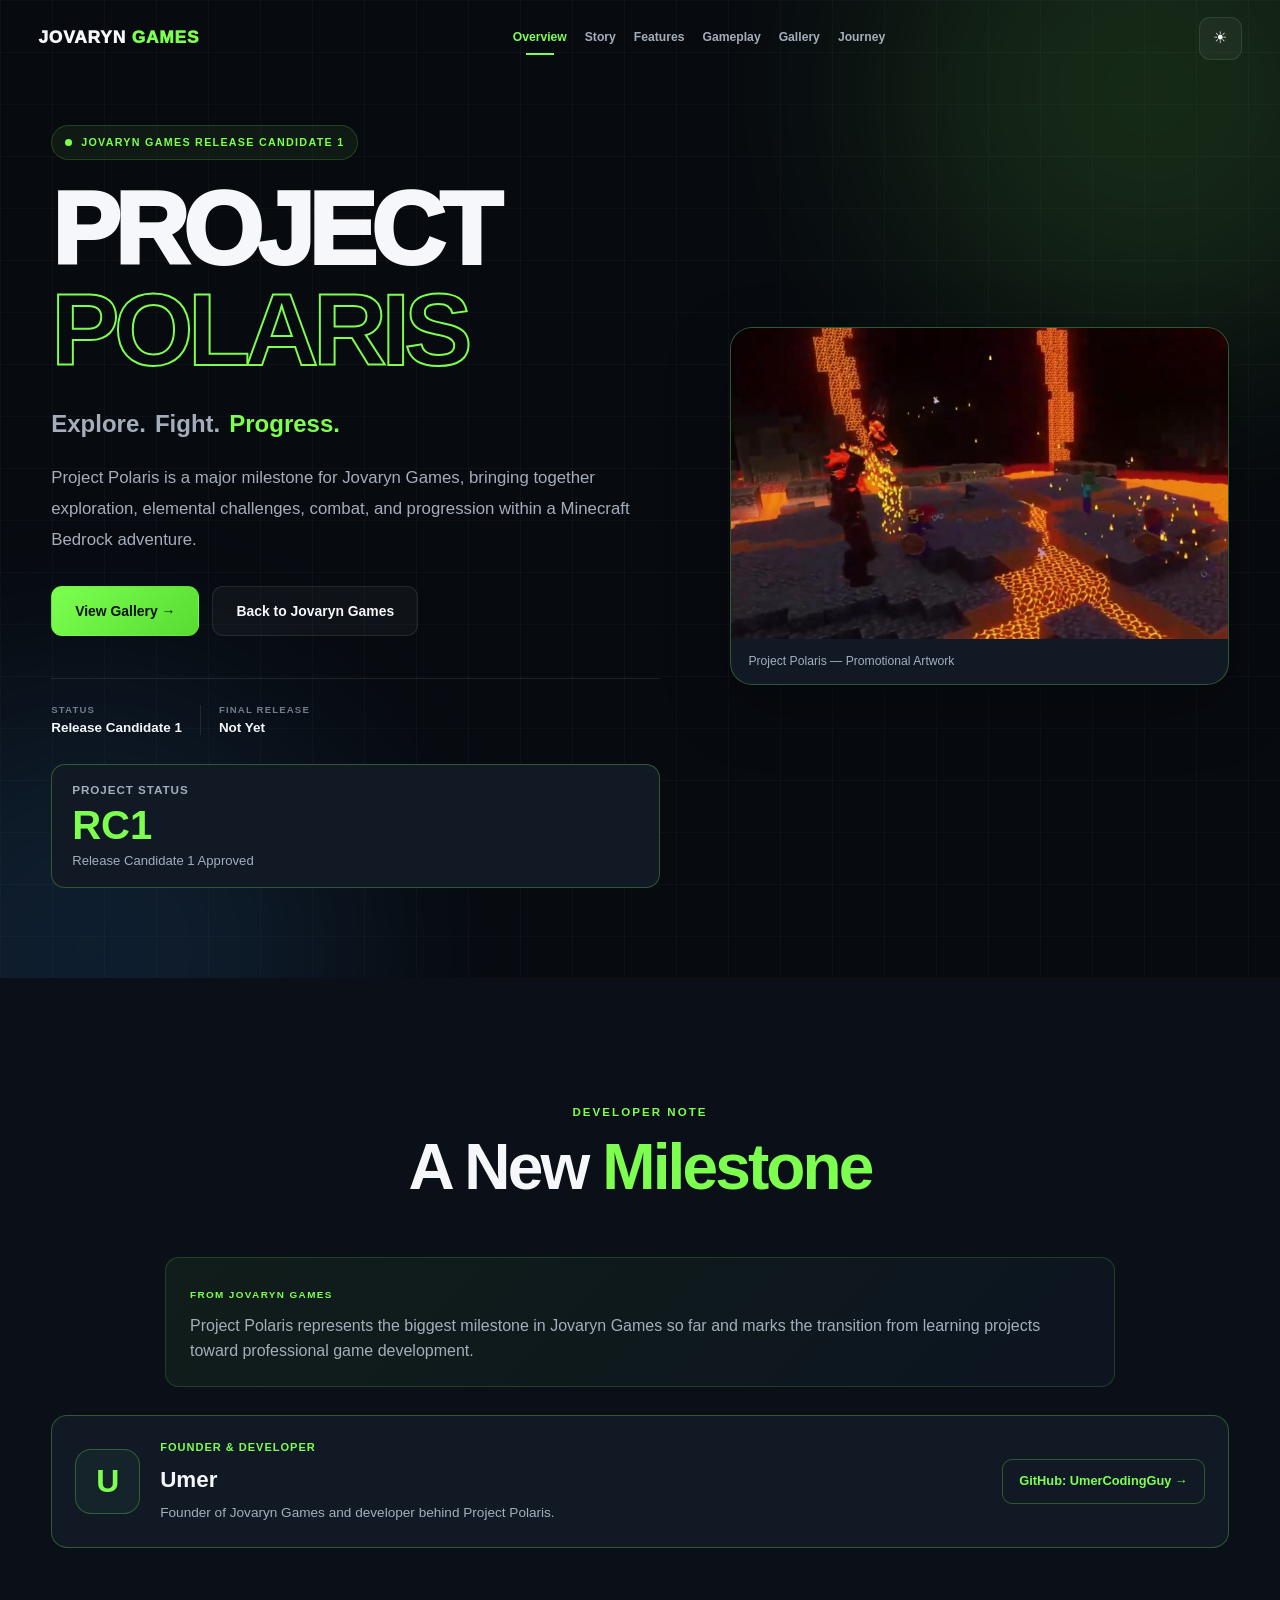
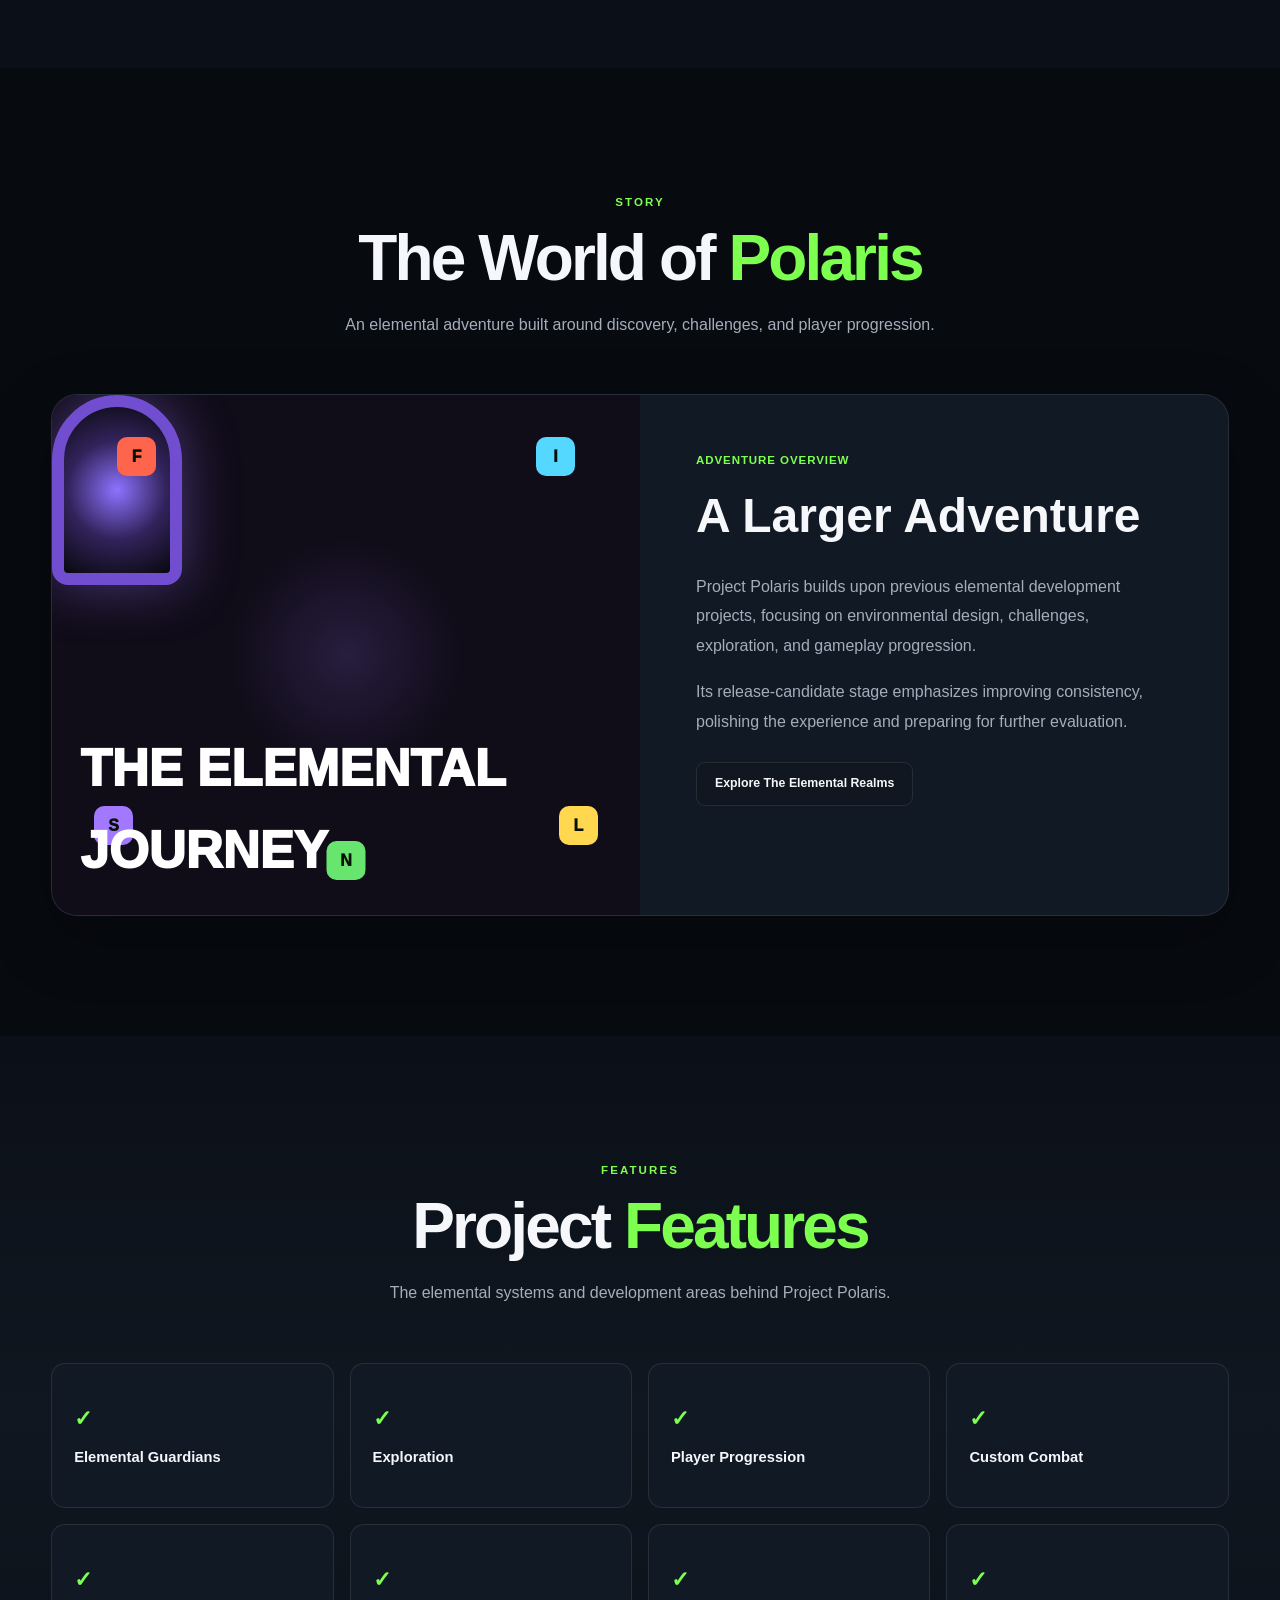
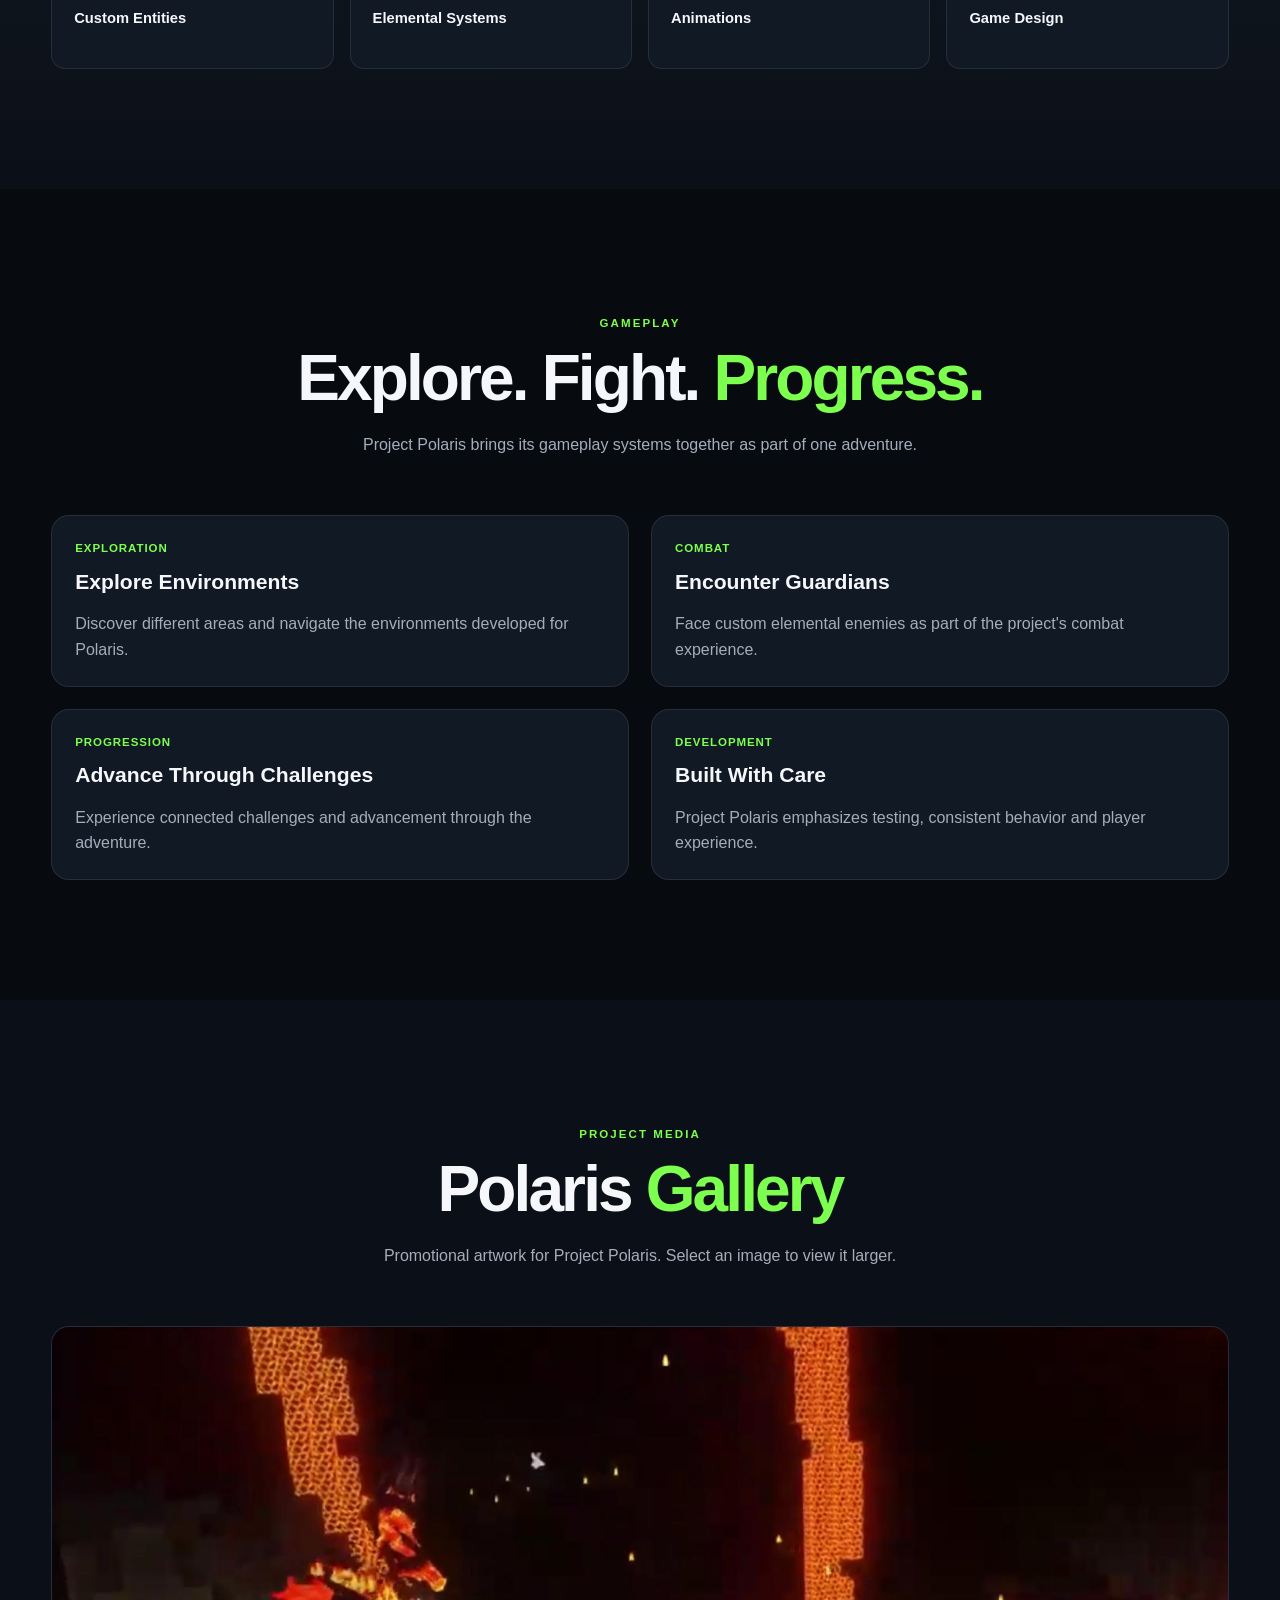
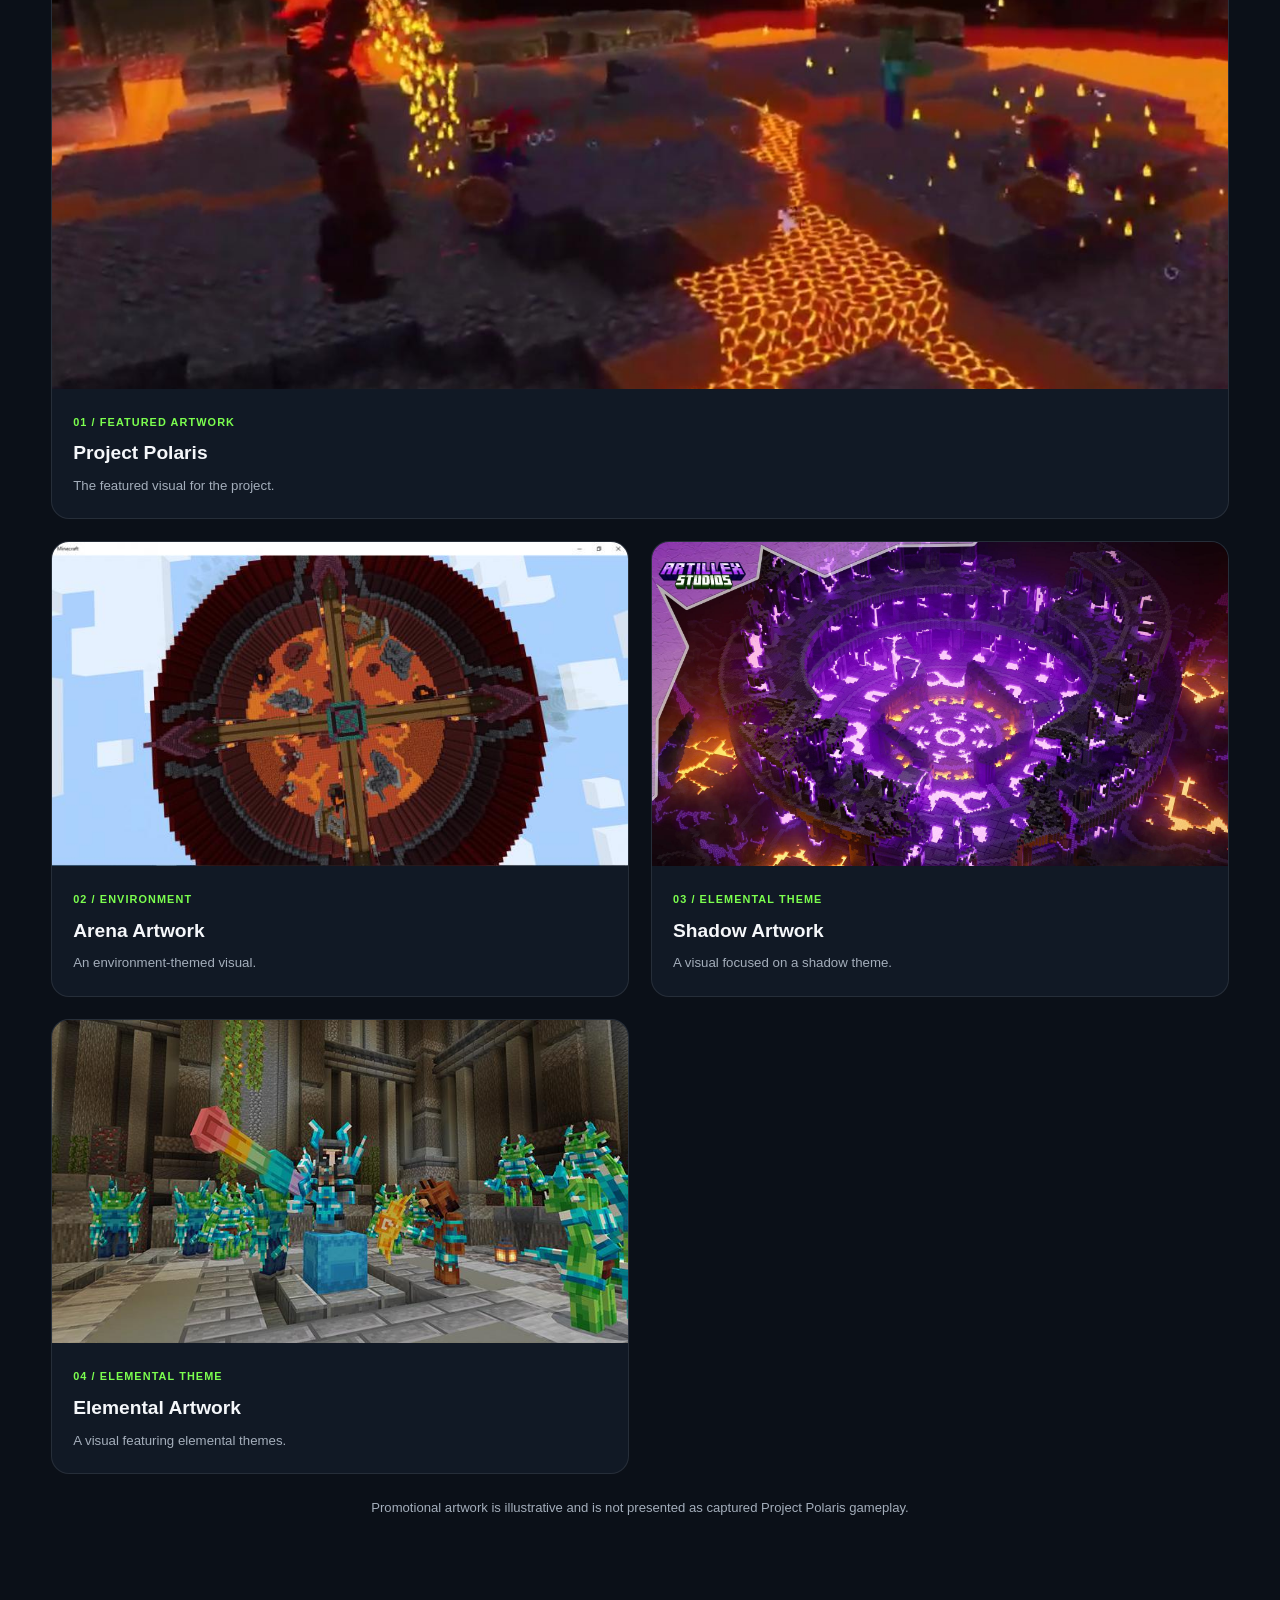
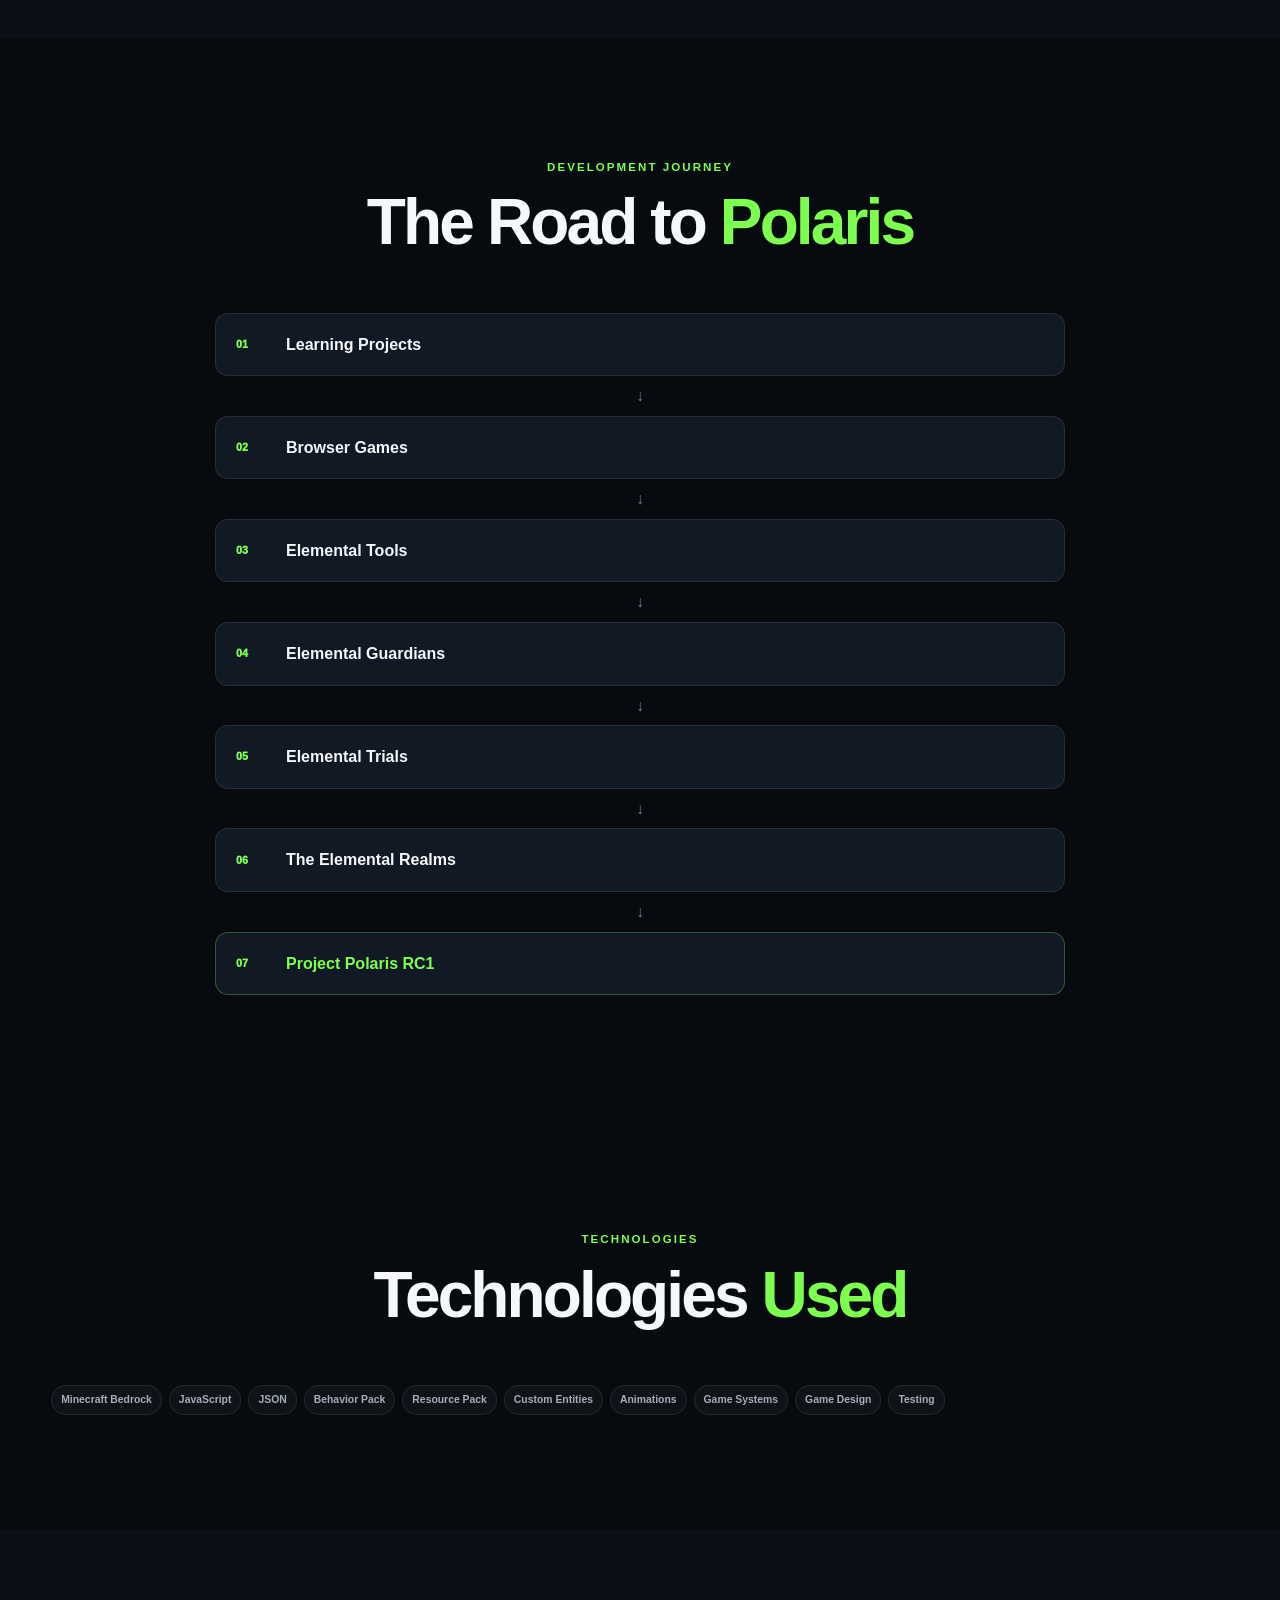
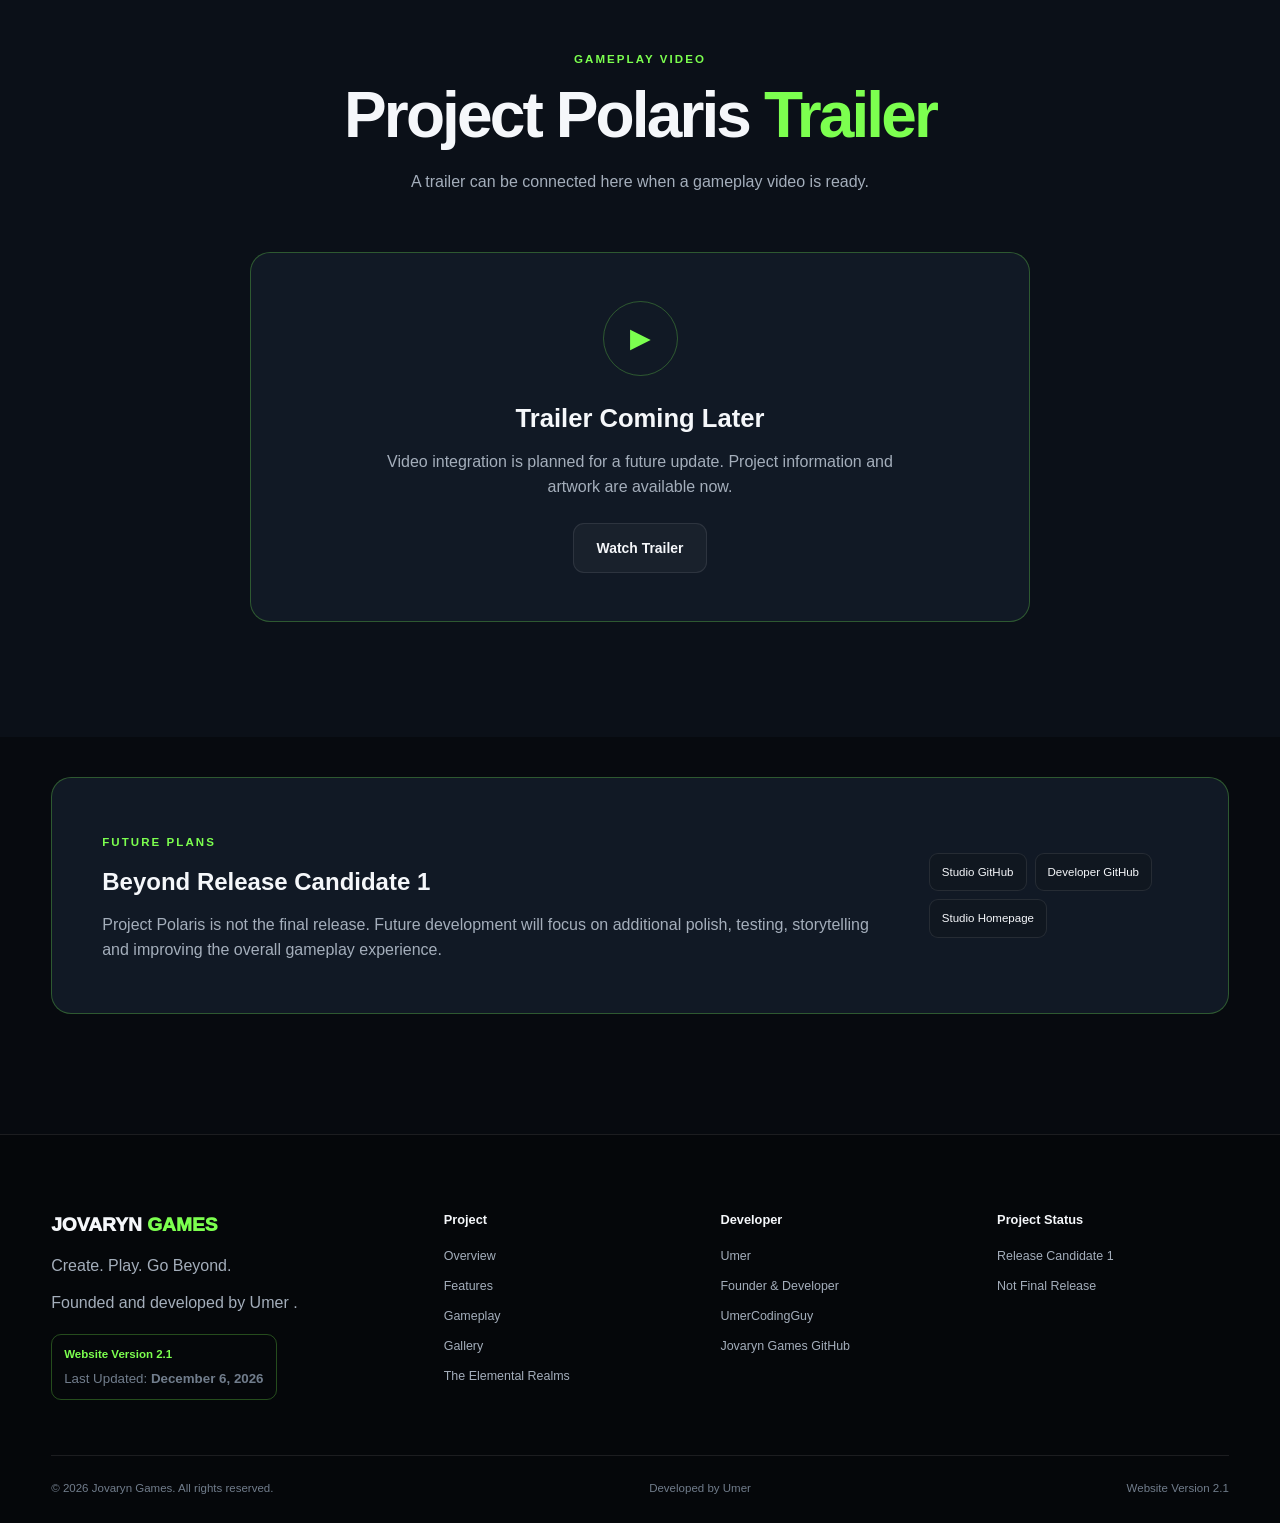
==== commit 9d66ae56: "Replace Polaris score with release status" ====
--- a/project-polaris/index.html
+++ b/project-polaris/index.html
@@ -20,7 +20,7 @@
     <meta property="og:type" content="website">
     <meta property="og:title" content="Project Polaris RC1 | Jovaryn Games">
     <meta property="og:description"
-        content="Discover Project Polaris Release Candidate 1, the latest milestone from Jovaryn Games. Mentor review: 9.8/10.">
+        content="Discover Project Polaris Release Candidate 1, the latest milestone from Jovaryn Games. Explore its adventure, features, artwork, and development journey.">
     <meta property="og:url" content="https://jovaryngames.com/project-polaris/">
     <meta property="og:image"
         content="https://jovaryngames.com/assets/images/polaris/polaris-cover.png">
@@ -472,8 +472,8 @@
                     </div>
 
                     <div class="polaris-page-score">
-                        <small>MENTOR REVIEW</small>
-                        <strong>9.8 / 10</strong>
+                        <small>PROJECT STATUS</small>
+                        <strong>RC1</strong>
                         <p>Release Candidate 1 Approved</p>
                     </div>
 
@@ -1187,7 +1187,6 @@
 
                     <span>Release Candidate 1</span>
                     <span>Not Final Release</span>
-                    <span>Mentor Score: 9.8 / 10</span>
                 </div>
 
             </div>
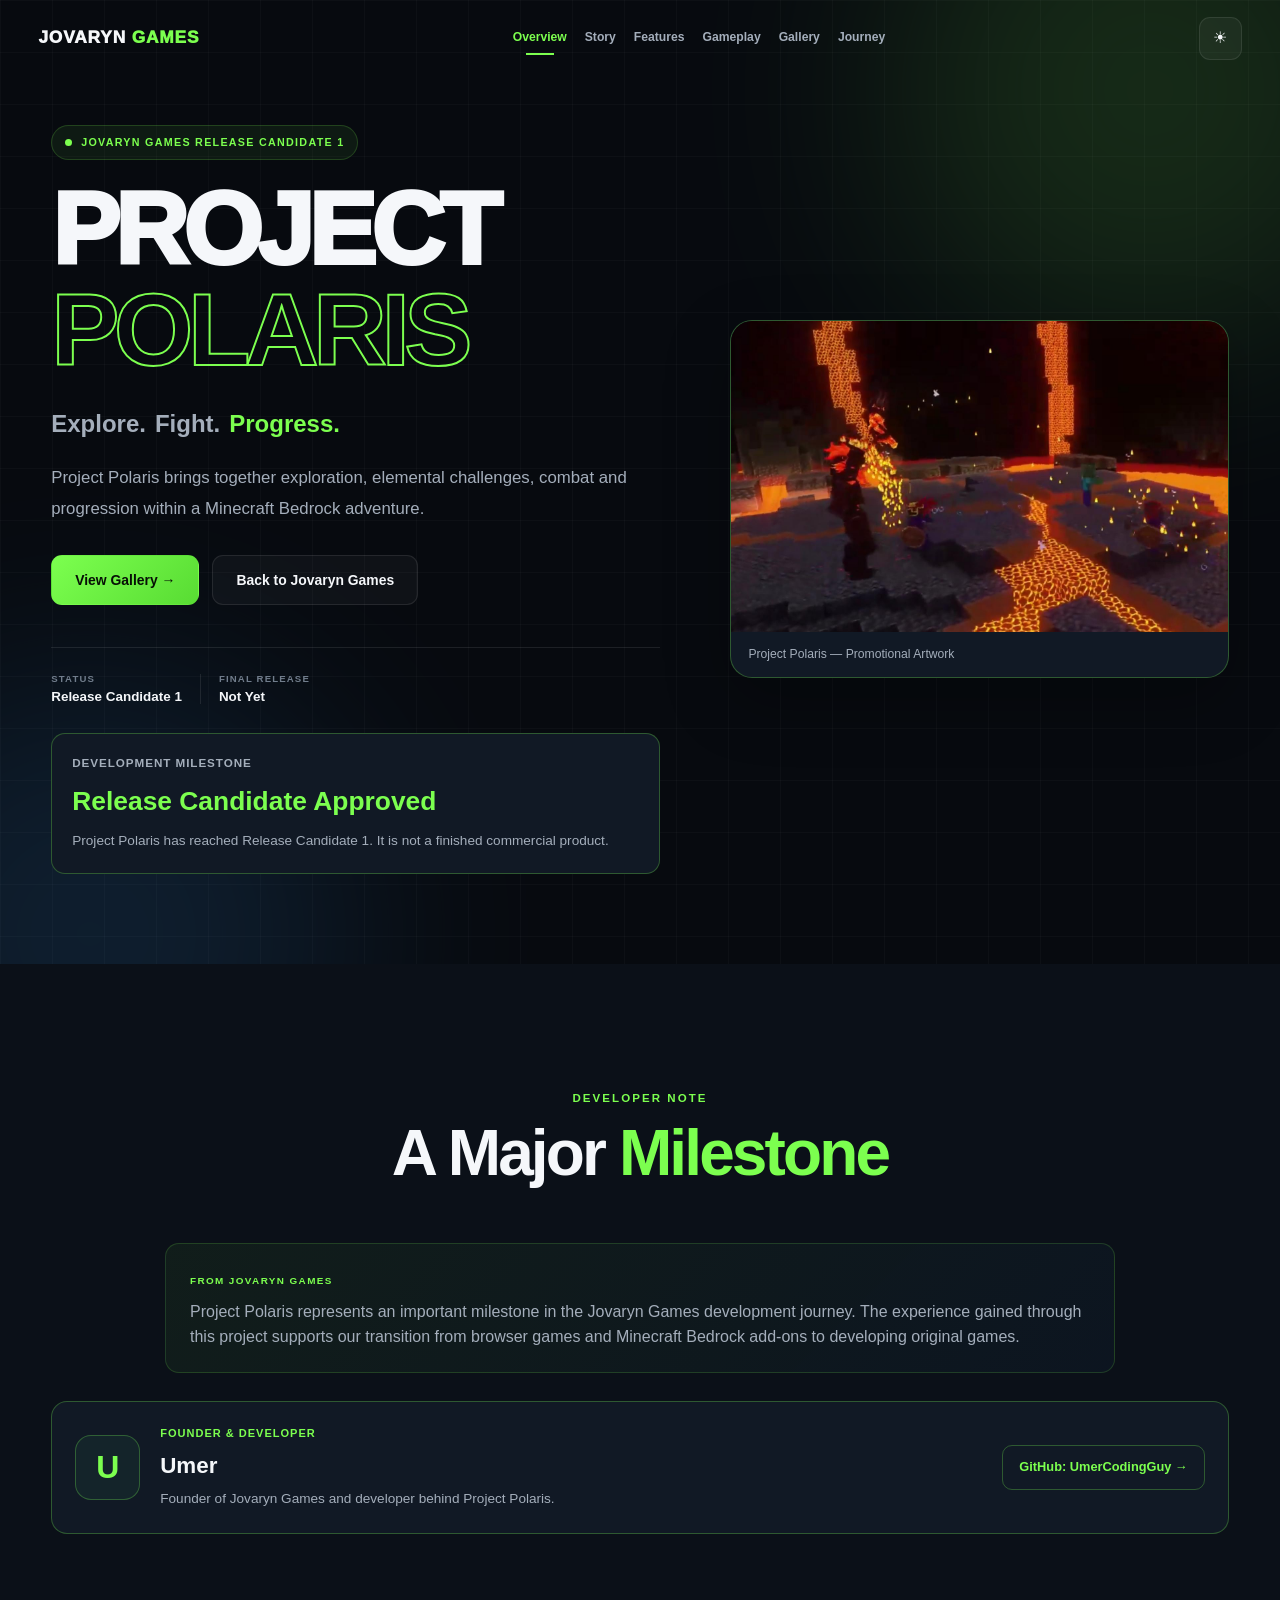
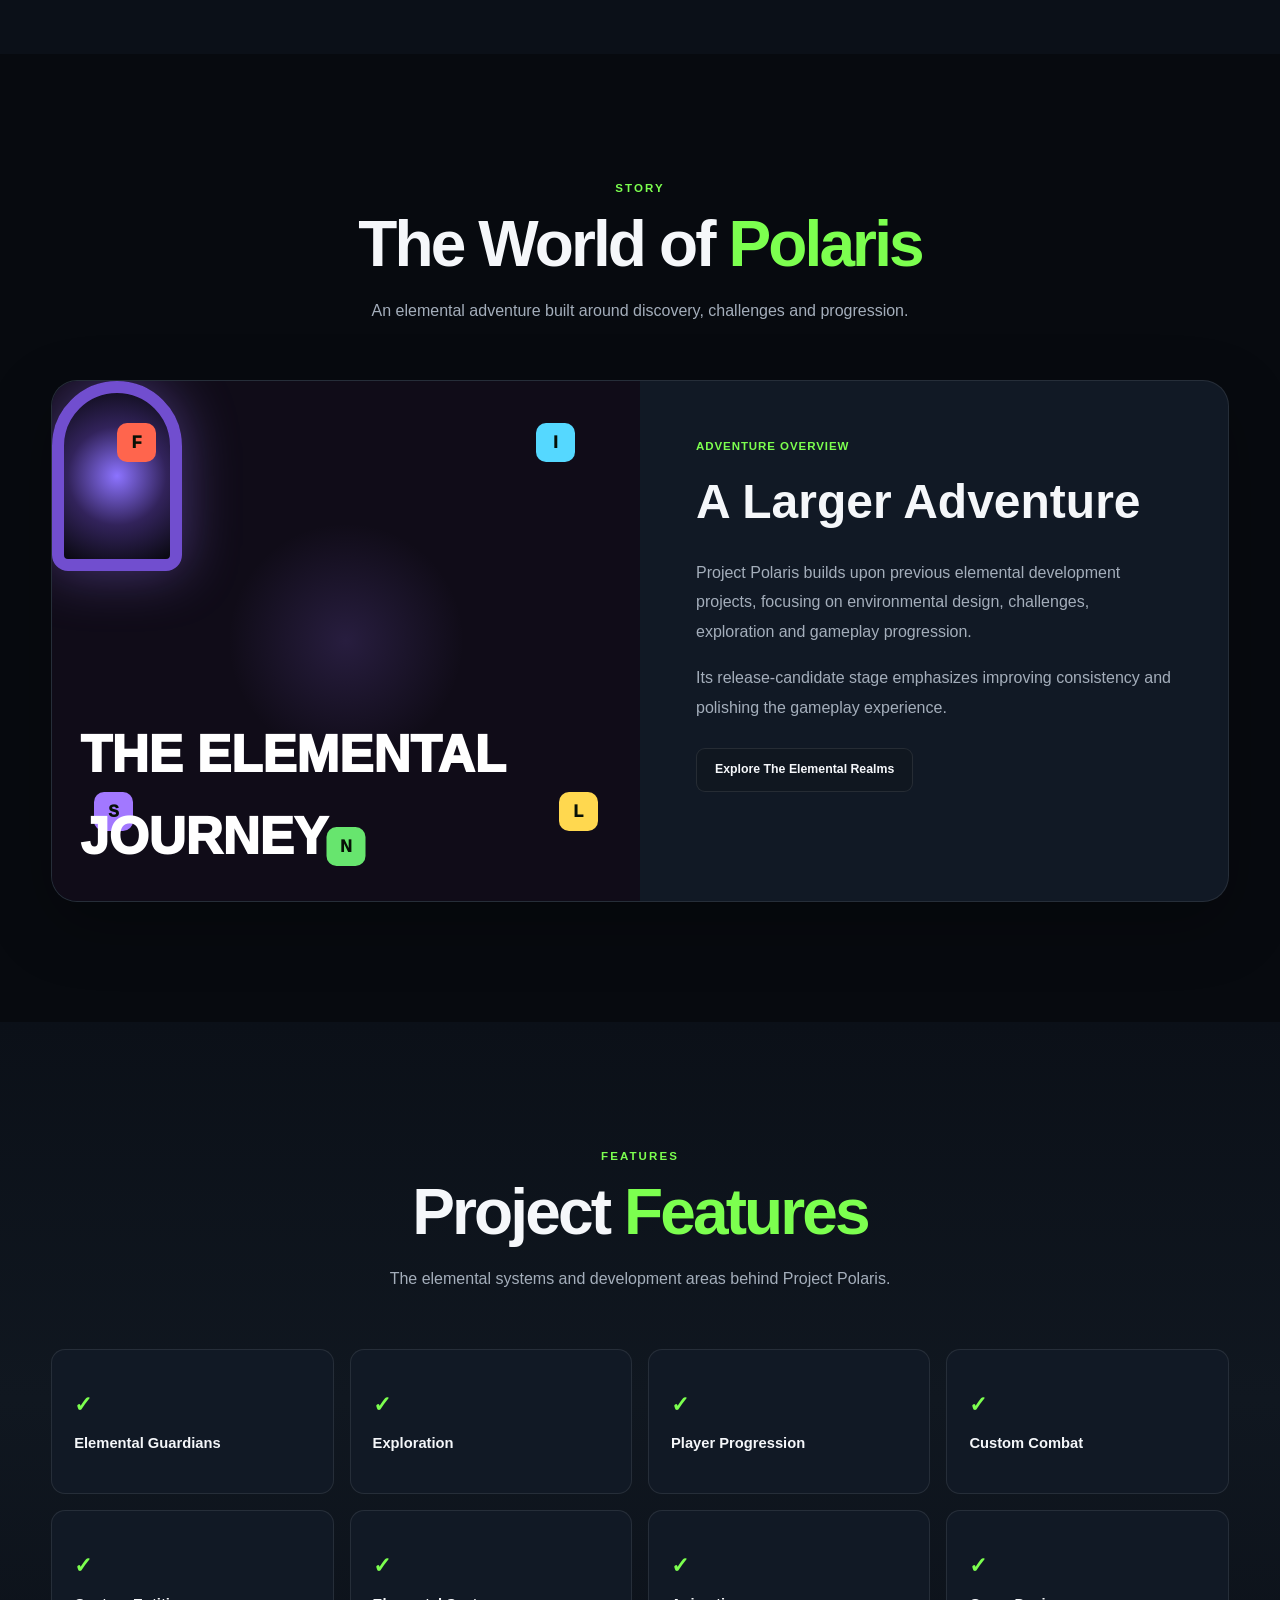
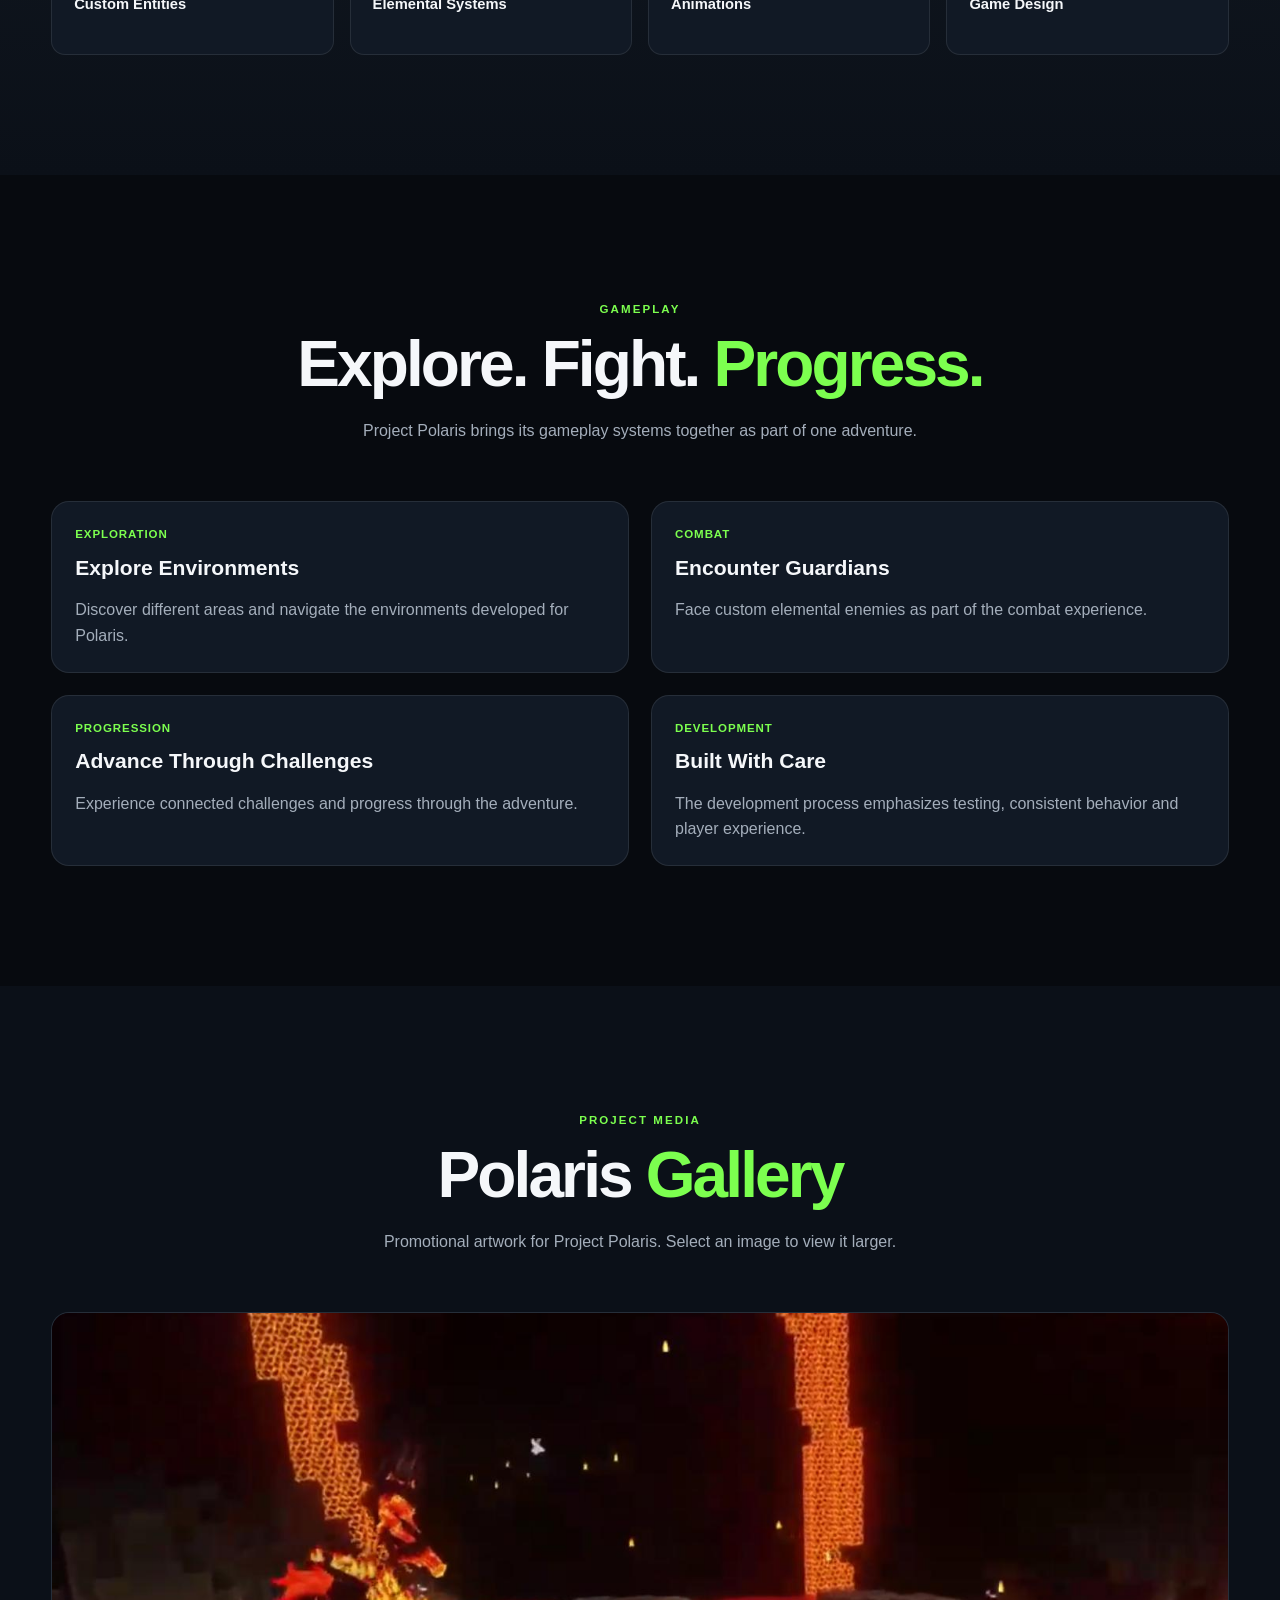
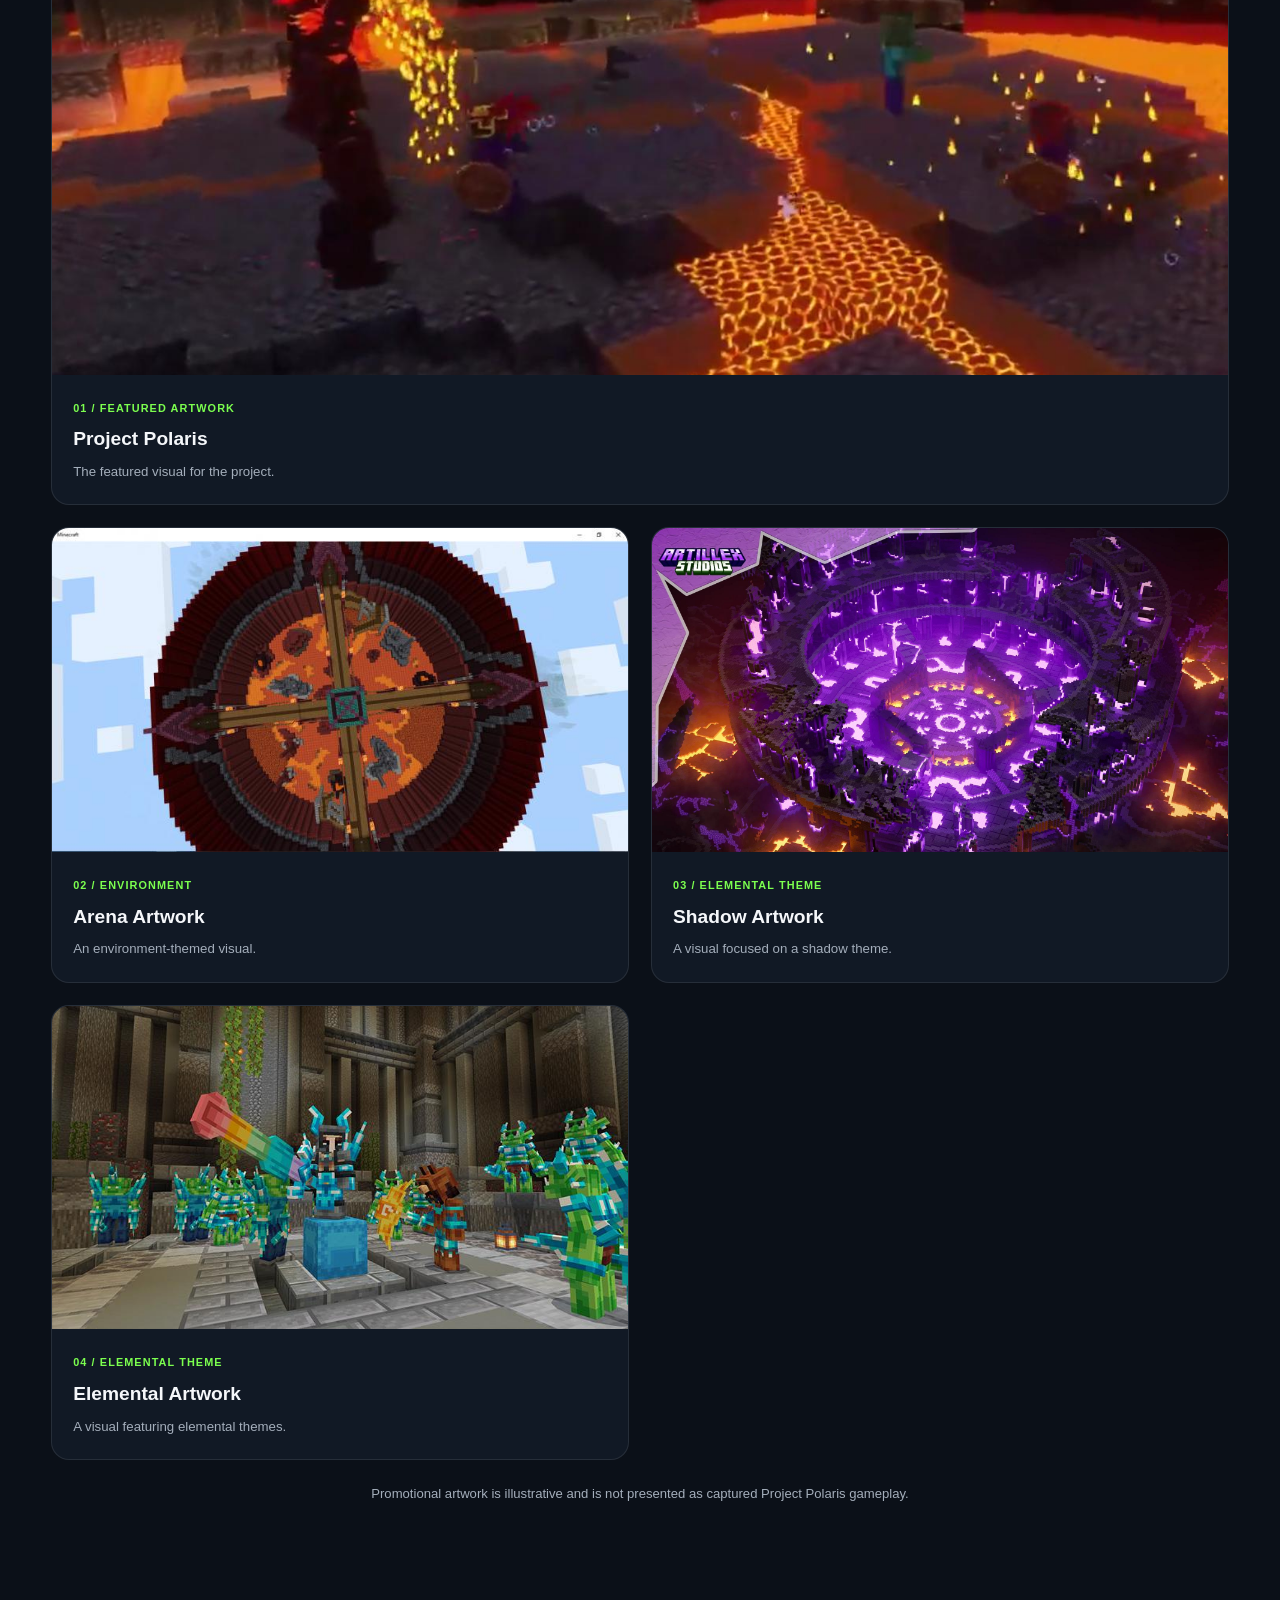
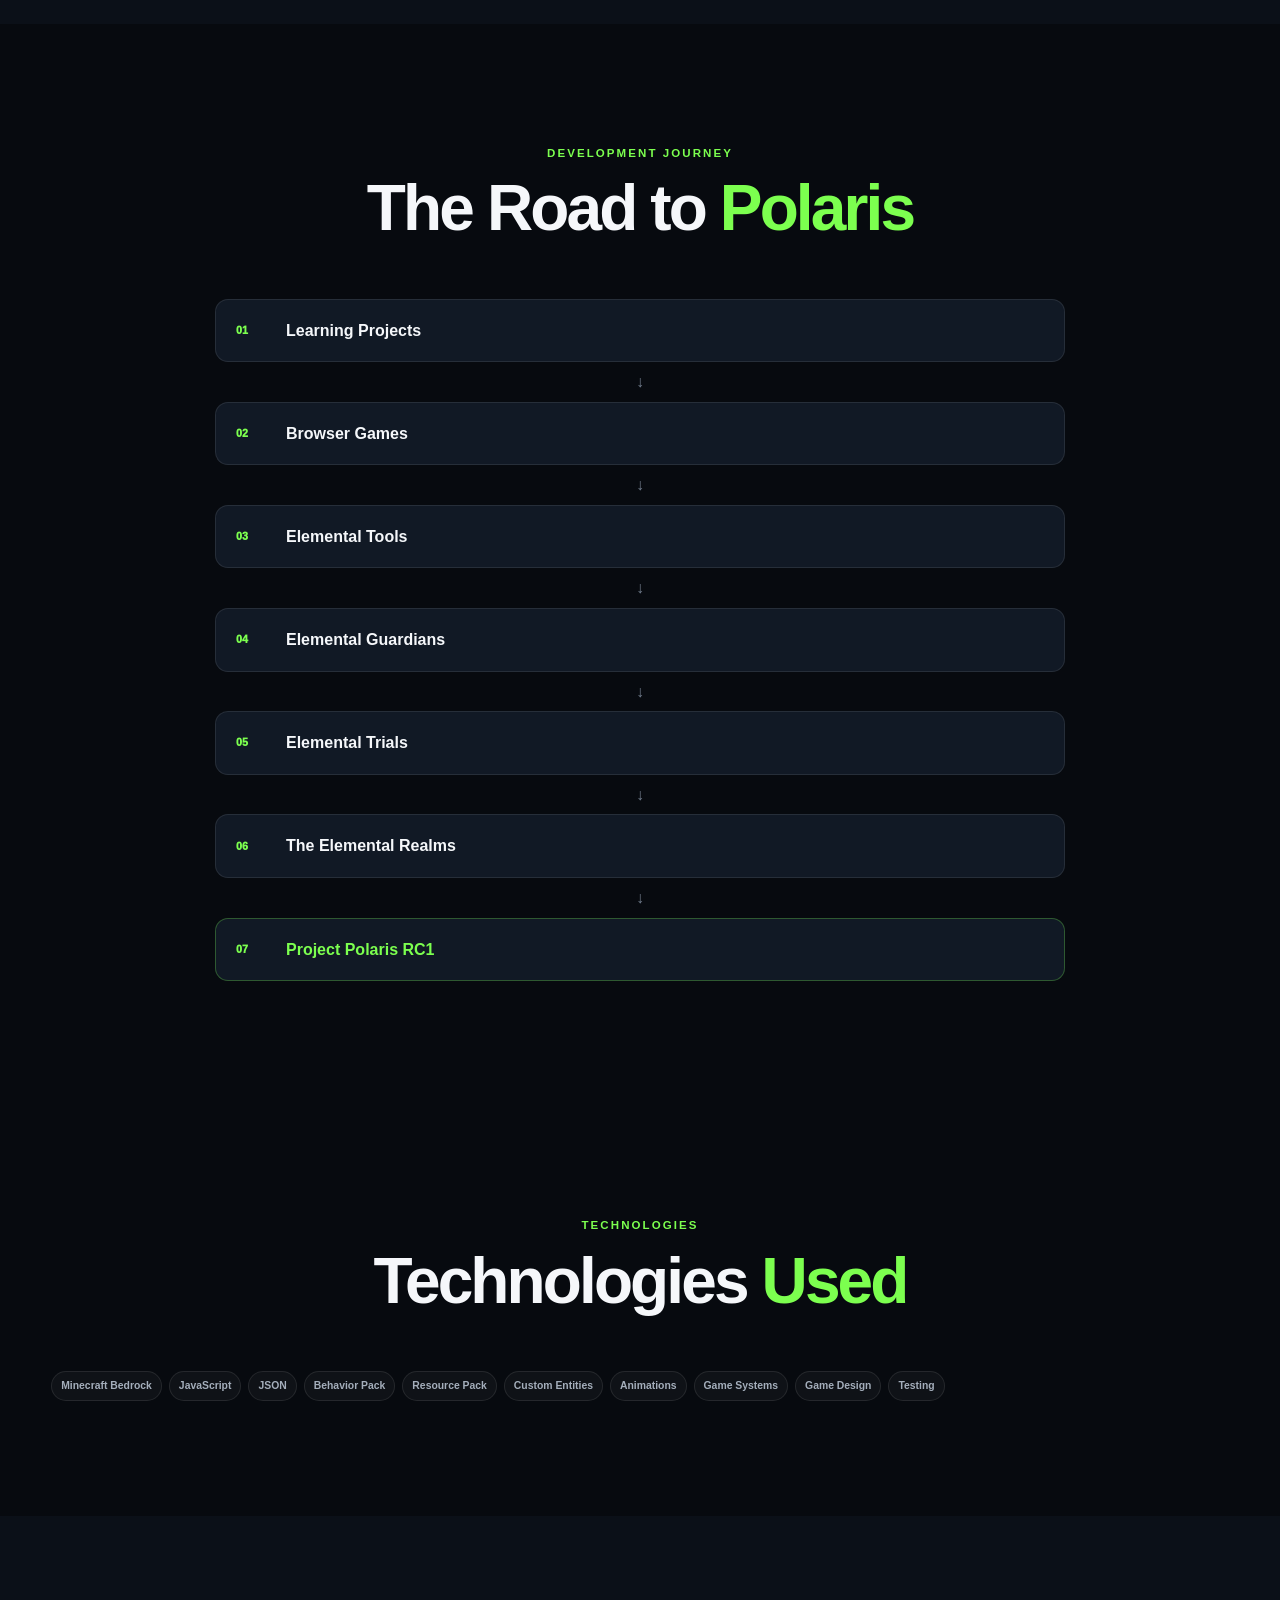
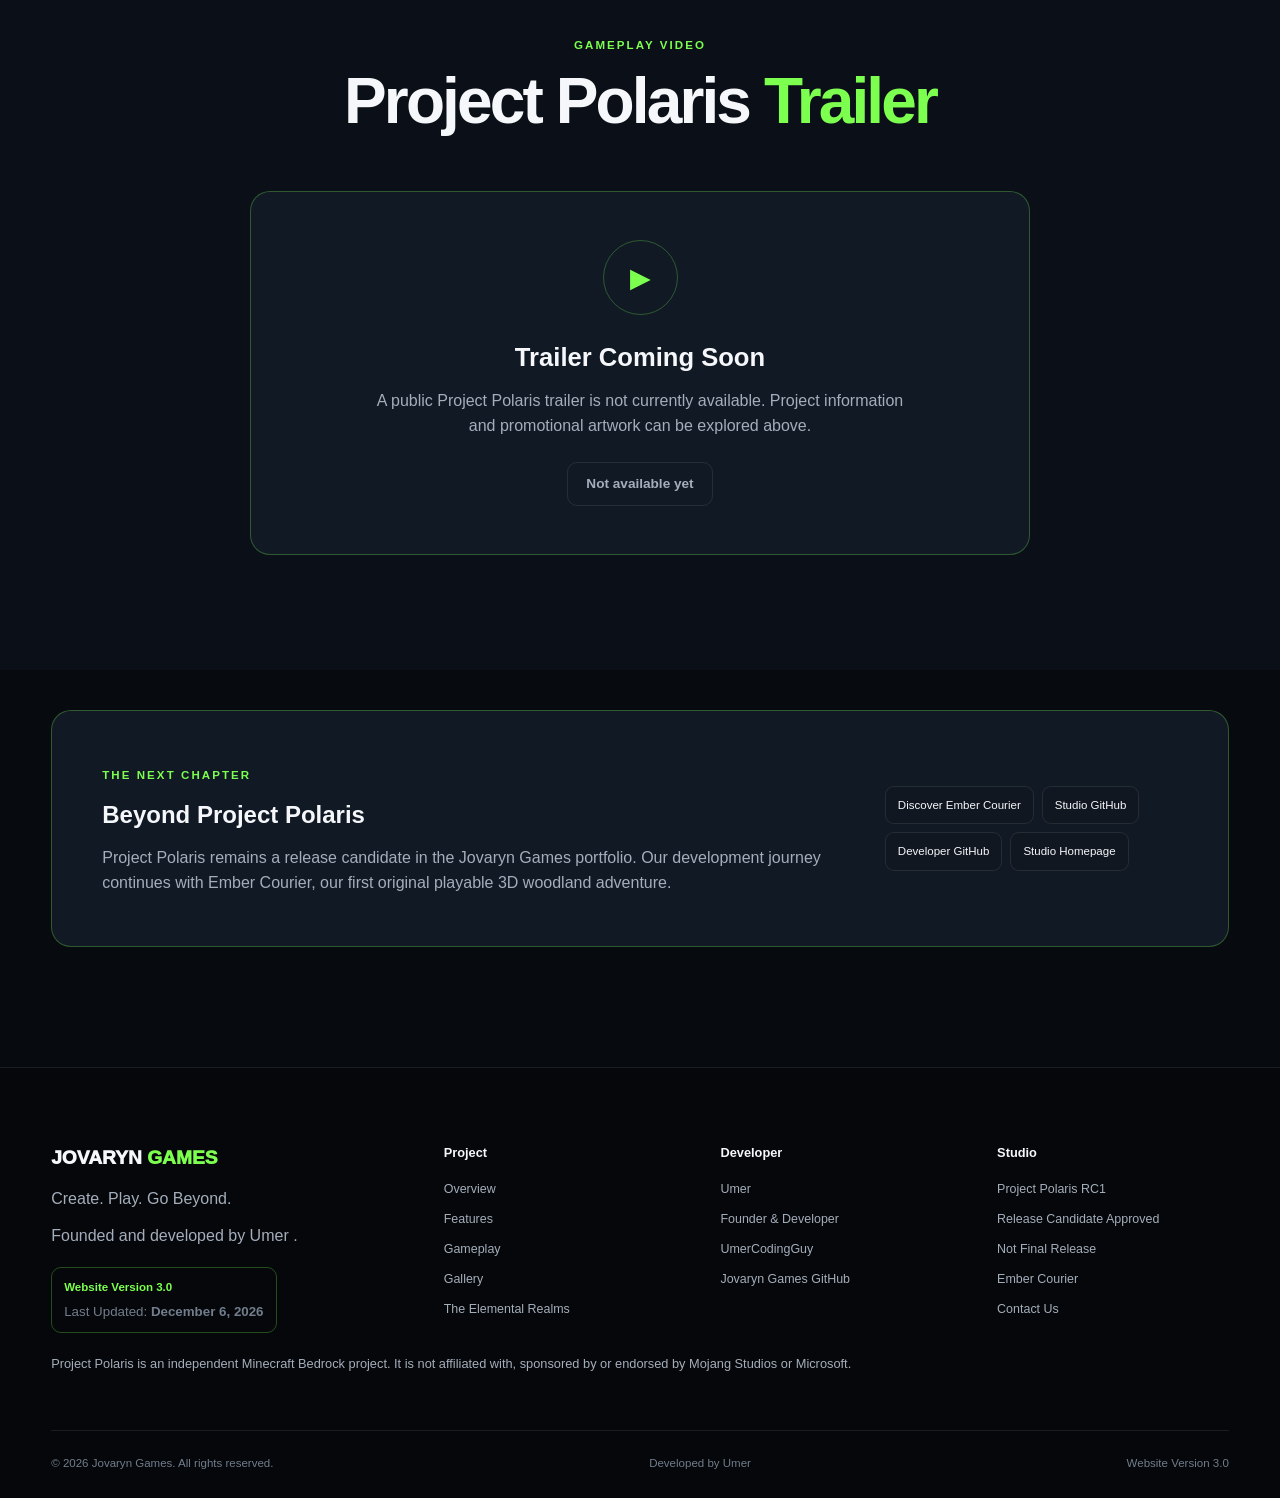
==== commit 86a0ae38: "version 3.0.0" ====
--- a/project-polaris/index.html
+++ b/project-polaris/index.html
@@ -9,23 +9,34 @@
     <title>Project Polaris RC1 | Jovaryn Games</title>
 
     <meta name="description"
-        content="Explore Project Polaris Release Candidate 1 by Jovaryn Games. Discover the adventure, features, artwork, and development journey.">
+        content="Explore Project Polaris Release Candidate 1, a Minecraft Bedrock adventure developed by Jovaryn Games.">
 
     <meta name="author" content="Jovaryn Games">
     <meta name="creator" content="Umer - UmerCodingGuy">
     <meta name="theme-color" content="#070a0f">
 
-    <link rel="canonical" href="https://jovaryngames.com/project-polaris/">
+    <link rel="canonical"
+        href="https://jovaryngames.com/project-polaris/">
 
     <meta property="og:type" content="website">
-    <meta property="og:title" content="Project Polaris RC1 | Jovaryn Games">
+
+    <meta property="og:title"
+        content="Project Polaris RC1 | Jovaryn Games">
+
     <meta property="og:description"
-        content="Discover Project Polaris Release Candidate 1, the latest milestone from Jovaryn Games. Explore its adventure, features, artwork, and development journey.">
-    <meta property="og:url" content="https://jovaryngames.com/project-polaris/">
+        content="Discover Project Polaris, an approved release candidate and an important milestone in the Jovaryn Games development journey.">
+
+    <meta property="og:url"
+        content="https://jovaryngames.com/project-polaris/">
+
     <meta property="og:image"
         content="https://jovaryngames.com/assets/images/polaris/polaris-cover.png">
 
-    <meta name="twitter:card" content="summary_large_image">
+    <meta property="og:image:alt"
+        content="Project Polaris promotional artwork">
+
+    <meta name="twitter:card"
+        content="summary_large_image">
 
     <link rel="stylesheet" href="../css/style.css">
 
@@ -56,15 +67,17 @@
             font-size: 0.76rem;
         }
 
-        .polaris-page-score {
+        /* RELEASE CANDIDATE APPROVAL */
+
+        .polaris-approval-card {
             margin-top: 25px;
-            padding: 16px 20px;
-            border: 1px solid var(--green-border);
+            padding: 20px;
+            border: 1px solid var(--green-border, #4ade8044);
             border-radius: 14px;
             background: var(--card);
         }
 
-        .polaris-page-score small {
+        .polaris-approval-card small {
             display: block;
             color: var(--text-2);
             font-size: 0.73rem;
@@ -72,16 +85,18 @@
             letter-spacing: 0.08em;
         }
 
-        .polaris-page-score strong {
+        .polaris-approval-card strong {
             display: block;
-            color: var(--green);
-            font-size: 2.5rem;
-            line-height: 1.25;
-        }
-
-        .polaris-page-score p {
+            margin: 10px 0;
+            color: var(--green, #4ade80);
+            font-size: clamp(1.2rem, 3vw, 1.65rem);
+            line-height: 1.4;
+        }
+
+        .polaris-approval-card p {
             color: var(--text-2);
-            font-size: 0.82rem;
+            font-size: 0.85rem;
+            line-height: 1.7;
         }
 
         /* DEVELOPER CREDIT */
@@ -264,9 +279,35 @@
             color: var(--text-2);
         }
 
+        .trailer-status {
+            display: inline-block;
+            padding: 10px 18px;
+            border: 1px solid var(--border, #334155);
+            border-radius: 10px;
+            color: var(--text-2, #9ca3af);
+            font-size: 0.85rem;
+            font-weight: 700;
+        }
+
+        .site-disclaimer {
+            margin-top: 20px;
+            color: var(--text-2);
+            font-size: 0.8rem;
+            line-height: 1.7;
+        }
+
+        /* ACCESSIBILITY */
+
+        a:focus-visible,
+        button:focus-visible {
+            outline: 2px solid var(--green, #4ade80);
+            outline-offset: 4px;
+        }
+
         /* MOBILE */
 
         @media (max-width: 760px) {
+
             .polaris-gallery {
                 grid-template-columns: 1fr;
                 gap: 16px;
@@ -288,26 +329,45 @@
                 padding: 18px;
             }
 
+            .polaris-developer-info {
+                min-width: 0;
+            }
+
             .polaris-developer-link {
                 width: 100%;
+                overflow-wrap: anywhere;
             }
+
+            .polaris-page .hero-content h1 {
+                font-size: clamp(2rem, 9vw, 3.5rem);
+            }
+
+            .polaris-page .hero-content h1 strong {
+                font-size: inherit;
+            }
         }
 
         @media (prefers-reduced-motion: reduce) {
+
             .polaris-gallery-card,
             .polaris-gallery-card img,
             .polaris-developer-link {
                 transition: none;
             }
+
         }
     </style>
+
 </head>
 
 <body class="polaris-page">
 
     <!-- LOADER -->
+
     <div class="loader" id="loader">
+
         <div class="loader-inner">
+
             <div class="loader-logo">
                 JOVARYN <span>GAMES</span>
             </div>
@@ -317,20 +377,23 @@
             </div>
 
             <p>Loading Project Polaris...</p>
+
         </div>
+
     </div>
 
     <div class="scroll-progress" id="scrollProgress"></div>
 
-    <div
-        class="site-toast"
+    <div class="site-toast"
         id="siteToast"
         role="status"
-        aria-live="polite"
-    ></div>
+        aria-live="polite">
+    </div>
 
     <!-- NAVIGATION -->
+
     <header class="header" id="header">
+
         <nav class="navbar" aria-label="Project navigation">
 
             <a href="../" class="logo">
@@ -338,6 +401,7 @@
             </a>
 
             <ul class="nav-links" id="navLinks">
+
                 <li>
                     <a href="#overview" class="nav-link active">
                         Overview
@@ -373,47 +437,51 @@
                         Journey
                     </a>
                 </li>
+
             </ul>
 
             <div class="nav-actions">
 
-                <button
-                    class="theme-toggle"
+                <button class="theme-toggle"
                     id="themeToggle"
                     type="button"
-                    aria-label="Switch color theme"
-                >
+                    aria-label="Switch color theme">
+
                     <span id="themeIcon">☀</span>
+
                 </button>
 
-                <button
-                    class="menu-toggle"
+                <button class="menu-toggle"
                     id="menuToggle"
                     type="button"
                     aria-label="Open navigation menu"
                     aria-expanded="false"
-                    aria-controls="navLinks"
-                >
+                    aria-controls="navLinks">
+
                     <span></span>
                     <span></span>
                     <span></span>
+
                 </button>
 
             </div>
+
         </nav>
+
     </header>
 
     <main>
 
-        <!-- ==========================================
-             OVERVIEW
-        ========================================== -->
+        <!-- PROJECT OVERVIEW -->
+
         <section class="hero section" id="overview">
 
             <div class="hero-background">
+
                 <div class="grid-background"></div>
                 <div class="glow glow-one"></div>
                 <div class="glow glow-two"></div>
+
             </div>
 
             <div class="hero-container">
@@ -431,26 +499,35 @@
                     </h1>
 
                     <div class="tagline">
+
                         <span>Explore.</span>
                         <span>Fight.</span>
                         <span>Progress.</span>
+
                     </div>
 
                     <p class="hero-description">
-                        Project Polaris is a major milestone for
-                        Jovaryn Games, bringing together exploration,
-                        elemental challenges, combat, and progression
+
+                        Project Polaris brings together exploration,
+                        elemental challenges, combat and progression
                         within a Minecraft Bedrock adventure.
+
                     </p>
 
                     <div class="hero-buttons">
 
-                        <a href="#gallery" class="button primary-button">
+                        <a href="#gallery"
+                            class="button primary-button">
+
                             View Gallery →
+
                         </a>
 
-                        <a href="../" class="button secondary-button">
+                        <a href="../"
+                            class="button secondary-button">
+
                             Back to Jovaryn Games
+
                         </a>
 
                     </div>
@@ -471,10 +548,24 @@
 
                     </div>
 
-                    <div class="polaris-page-score">
-                        <small>PROJECT STATUS</small>
-                        <strong>RC1</strong>
-                        <p>Release Candidate 1 Approved</p>
+                    <!-- ACCURATE PROJECT STATUS -->
+
+                    <div class="polaris-approval-card">
+
+                        <small>DEVELOPMENT MILESTONE</small>
+
+                        <strong>
+                            Release Candidate Approved
+                        </strong>
+
+                        <p>
+
+                            Project Polaris has reached Release
+                            Candidate 1. It is not a finished
+                            commercial product.
+
+                        </p>
+
                     </div>
 
                 </div>
@@ -487,11 +578,12 @@
                             src="../assets/images/polaris/polaris-cover.png"
                             alt="Project Polaris promotional cover artwork"
                             fetchpriority="high"
-                            decoding="async"
-                        >
+                            decoding="async">
 
                         <figcaption>
+
                             Project Polaris — Promotional Artwork
+
                         </figcaption>
 
                     </figure>
@@ -499,102 +591,142 @@
                 </div>
 
             </div>
+
         </section>
 
-        <!-- ==========================================
-             DEVELOPER NOTE AND CREDITS
-        ========================================== -->
+        <!-- DEVELOPER NOTE -->
+
         <section class="latest-section">
+
             <div class="container">
 
                 <div class="section-heading reveal">
+
                     <span class="section-label">
                         DEVELOPER NOTE
                     </span>
 
-                    <h2>A New <span>Milestone</span></h2>
+                    <h2>A Major <span>Milestone</span></h2>
+
                 </div>
 
                 <div class="developer-note reveal">
+
                     <span>FROM JOVARYN GAMES</span>
 
                     <p>
-                        Project Polaris represents the biggest milestone
-                        in Jovaryn Games so far and marks the transition
-                        from learning projects toward professional game
-                        development.
+
+                        Project Polaris represents an important
+                        milestone in the Jovaryn Games development
+                        journey.
+
+                        The experience gained through this project
+                        supports our transition from browser games
+                        and Minecraft Bedrock add-ons to developing
+                        original games.
+
                     </p>
-                </div>
-
-                <!-- OFFICIAL DEVELOPER CREDIT -->
+
+                </div>
+
+                <!-- DEVELOPER CREDIT -->
+
                 <div class="polaris-developer-credit reveal">
 
-                    <div
-                        class="polaris-developer-avatar"
-                        aria-hidden="true"
-                    >
+                    <div class="polaris-developer-avatar"
+                        aria-hidden="true">
+
                         U
+
                     </div>
 
                     <div class="polaris-developer-info">
-                        <small>FOUNDER & DEVELOPER</small>
+
+                        <small>FOUNDER &amp; DEVELOPER</small>
 
                         <h3>Umer</h3>
 
                         <p>
+
                             Founder of Jovaryn Games and developer
                             behind Project Polaris.
+
                         </p>
-                    </div>
-
-                    <a
-                        href="https://github.com/UmerCodingGuy"
+
+                    </div>
+
+                    <a href="https://github.com/UmerCodingGuy"
                         target="_blank"
                         rel="noopener noreferrer"
-                        class="polaris-developer-link"
-                    >
+                        class="polaris-developer-link">
+
                         GitHub: UmerCodingGuy →
+
                     </a>
 
                 </div>
 
             </div>
+
         </section>
 
-        <!-- ==========================================
-             STORY
-        ========================================== -->
+        <!-- STORY -->
+
         <section class="games-section section" id="story">
+
             <div class="container">
 
                 <div class="section-heading reveal">
+
                     <span class="section-label">STORY</span>
 
                     <h2>The World of <span>Polaris</span></h2>
 
                     <p>
-                        An elemental adventure built around discovery,
-                        challenges, and player progression.
+
+                        An elemental adventure built around
+                        discovery, challenges and progression.
+
                     </p>
+
                 </div>
 
                 <article class="project-card reveal">
 
                     <div class="project-cover realms-art">
+
                         <div class="realms-portal"></div>
 
-                        <div class="realms-symbol realms-symbol-fire">F</div>
-                        <div class="realms-symbol realms-symbol-ice">I</div>
-                        <div class="realms-symbol realms-symbol-lightning">L</div>
-                        <div class="realms-symbol realms-symbol-nature">N</div>
-                        <div class="realms-symbol realms-symbol-shadow">S</div>
+                        <div class="realms-symbol realms-symbol-fire">
+                            F
+                        </div>
+
+                        <div class="realms-symbol realms-symbol-ice">
+                            I
+                        </div>
+
+                        <div class="realms-symbol realms-symbol-lightning">
+                            L
+                        </div>
+
+                        <div class="realms-symbol realms-symbol-nature">
+                            N
+                        </div>
+
+                        <div class="realms-symbol realms-symbol-shadow">
+                            S
+                        </div>
 
                         <strong class="cover-title">
+
                             THE ELEMENTAL JOURNEY
+
                         </strong>
+
                     </div>
 
                     <div class="project-content">
+
                         <span class="project-category">
                             ADVENTURE OVERVIEW
                         </span>
@@ -602,48 +734,60 @@
                         <h3>A Larger Adventure</h3>
 
                         <p>
-                            Project Polaris builds upon previous elemental
-                            development projects, focusing on environmental
-                            design, challenges, exploration, and gameplay
-                            progression.
+
+                            Project Polaris builds upon previous
+                            elemental development projects, focusing
+                            on environmental design, challenges,
+                            exploration and gameplay progression.
+
                         </p>
 
                         <p>
+
                             Its release-candidate stage emphasizes
-                            improving consistency, polishing the experience
-                            and preparing for further evaluation.
+                            improving consistency and polishing
+                            the gameplay experience.
+
                         </p>
 
                         <div class="project-actions">
-                            <a
-                                href="../#elemental-realms"
-                                class="project-button secondary-project-button"
-                            >
+
+                            <a href="../#elemental-realms"
+                                class="project-button secondary-project-button">
+
                                 Explore The Elemental Realms
+
                             </a>
+
                         </div>
+
                     </div>
 
                 </article>
 
             </div>
+
         </section>
 
-        <!-- ==========================================
-             FEATURES
-        ========================================== -->
+        <!-- FEATURES -->
+
         <section class="addons-section section" id="features">
+
             <div class="container">
 
                 <div class="section-heading reveal">
+
                     <span class="section-label">FEATURES</span>
 
                     <h2>Project <span>Features</span></h2>
 
                     <p>
-                        The elemental systems and development areas
-                        behind Project Polaris.
+
+                        The elemental systems and development
+                        areas behind Project Polaris.
+
                     </p>
+
                 </div>
 
                 <div class="milestone-grid">
@@ -689,30 +833,38 @@
                     </article>
 
                 </div>
+
             </div>
+
         </section>
 
-        <!-- ==========================================
-             GAMEPLAY
-        ========================================== -->
+        <!-- GAMEPLAY -->
+
         <section class="games-section section" id="gameplay">
+
             <div class="container">
 
                 <div class="section-heading reveal">
+
                     <span class="section-label">GAMEPLAY</span>
 
                     <h2>Explore. Fight. <span>Progress.</span></h2>
 
                     <p>
-                        Project Polaris brings its gameplay systems
-                        together as part of one adventure.
+
+                        Project Polaris brings its gameplay
+                        systems together as part of one adventure.
+
                     </p>
+
                 </div>
 
                 <div class="learning-grid">
 
                     <article class="learning-card reveal">
+
                         <div class="learning-content">
+
                             <span class="project-category">
                                 EXPLORATION
                             </span>
@@ -720,14 +872,20 @@
                             <h3>Explore Environments</h3>
 
                             <p>
+
                                 Discover different areas and navigate
                                 the environments developed for Polaris.
+
                             </p>
+
                         </div>
+
                     </article>
 
                     <article class="learning-card reveal">
+
                         <div class="learning-content">
+
                             <span class="project-category">
                                 COMBAT
                             </span>
@@ -735,14 +893,20 @@
                             <h3>Encounter Guardians</h3>
 
                             <p>
-                                Face custom elemental enemies as part
-                                of the project's combat experience.
+
+                                Face custom elemental enemies as
+                                part of the combat experience.
+
                             </p>
+
                         </div>
+
                     </article>
 
                     <article class="learning-card reveal">
+
                         <div class="learning-content">
+
                             <span class="project-category">
                                 PROGRESSION
                             </span>
@@ -750,14 +914,20 @@
                             <h3>Advance Through Challenges</h3>
 
                             <p>
-                                Experience connected challenges and
-                                advancement through the adventure.
+
+                                Experience connected challenges
+                                and progress through the adventure.
+
                             </p>
+
                         </div>
+
                     </article>
 
                     <article class="learning-card reveal">
+
                         <div class="learning-content">
+
                             <span class="project-category">
                                 DEVELOPMENT
                             </span>
@@ -765,24 +935,31 @@
                             <h3>Built With Care</h3>
 
                             <p>
-                                Project Polaris emphasizes testing,
-                                consistent behavior and player experience.
+
+                                The development process emphasizes
+                                testing, consistent behavior and
+                                player experience.
+
                             </p>
+
                         </div>
+
                     </article>
 
                 </div>
 
             </div>
+
         </section>
 
-        <!-- ==========================================
-             PROMOTIONAL ARTWORK GALLERY
-        ========================================== -->
+        <!-- PROMOTIONAL ARTWORK GALLERY -->
+
         <section class="latest-section section" id="gallery">
+
             <div class="container">
 
                 <div class="section-heading reveal">
+
                     <span class="section-label">
                         PROJECT MEDIA
                     </span>
@@ -790,109 +967,128 @@
                     <h2>Polaris <span>Gallery</span></h2>
 
                     <p>
+
                         Promotional artwork for Project Polaris.
                         Select an image to view it larger.
+
                     </p>
+
                 </div>
 
                 <div class="polaris-gallery">
 
-                    <!-- IMAGE 1 -->
+                    <!-- COVER -->
+
                     <figure class="polaris-gallery-card reveal">
 
-                        <a
-                            href="../assets/images/polaris/polaris-cover.png"
+                        <a href="../assets/images/polaris/polaris-cover.png"
                             target="_blank"
                             rel="noopener noreferrer"
-                            aria-label="View Polaris cover artwork at full size"
-                        >
+                            aria-label="View Polaris cover artwork at full size">
+
                             <img
                                 src="../assets/images/polaris/polaris-cover.png"
                                 alt="Project Polaris featured promotional artwork"
                                 loading="lazy"
-                                decoding="async"
-                            >
+                                decoding="async">
+
                         </a>
 
                         <figcaption class="polaris-gallery-caption">
+
                             <small>01 / FEATURED ARTWORK</small>
+
                             <h3>Project Polaris</h3>
+
                             <p>The featured visual for the project.</p>
+
                         </figcaption>
 
                     </figure>
 
-                    <!-- IMAGE 2 -->
+                    <!-- ARENA -->
+
                     <figure class="polaris-gallery-card reveal">
 
-                        <a
-                            href="../assets/images/polaris/polaris-arena.png"
+                        <a href="../assets/images/polaris/polaris-arena.png"
                             target="_blank"
                             rel="noopener noreferrer"
-                            aria-label="View arena artwork at full size"
-                        >
+                            aria-label="View arena artwork at full size">
+
                             <img
                                 src="../assets/images/polaris/polaris-arena.png"
                                 alt="Arena-themed promotional artwork"
                                 loading="lazy"
-                                decoding="async"
-                            >
+                                decoding="async">
+
                         </a>
 
                         <figcaption class="polaris-gallery-caption">
+
                             <small>02 / ENVIRONMENT</small>
+
                             <h3>Arena Artwork</h3>
+
                             <p>An environment-themed visual.</p>
+
                         </figcaption>
 
                     </figure>
 
-                    <!-- IMAGE 3 -->
+                    <!-- SHADOW -->
+
                     <figure class="polaris-gallery-card reveal">
 
-                        <a
-                            href="../assets/images/polaris/polaris-shadow.png"
+                        <a href="../assets/images/polaris/polaris-shadow.png"
                             target="_blank"
                             rel="noopener noreferrer"
-                            aria-label="View shadow artwork at full size"
-                        >
+                            aria-label="View shadow artwork at full size">
+
                             <img
                                 src="../assets/images/polaris/polaris-shadow.png"
                                 alt="Shadow-themed promotional artwork"
                                 loading="lazy"
-                                decoding="async"
-                            >
+                                decoding="async">
+
                         </a>
 
                         <figcaption class="polaris-gallery-caption">
+
                             <small>03 / ELEMENTAL THEME</small>
+
                             <h3>Shadow Artwork</h3>
+
                             <p>A visual focused on a shadow theme.</p>
+
                         </figcaption>
 
                     </figure>
 
-                    <!-- IMAGE 4 -->
+                    <!-- ELEMENTS -->
+
                     <figure class="polaris-gallery-card reveal">
 
-                        <a
-                            href="../assets/images/polaris/polaris-elements.png"
+                        <a href="../assets/images/polaris/polaris-elements.png"
                             target="_blank"
                             rel="noopener noreferrer"
-                            aria-label="View elemental artwork at full size"
-                        >
+                            aria-label="View elemental artwork at full size">
+
                             <img
                                 src="../assets/images/polaris/polaris-elements.png"
                                 alt="Elemental-themed promotional artwork"
                                 loading="lazy"
-                                decoding="async"
-                            >
+                                decoding="async">
+
                         </a>
 
                         <figcaption class="polaris-gallery-caption">
+
                             <small>04 / ELEMENTAL THEME</small>
+
                             <h3>Elemental Artwork</h3>
+
                             <p>A visual featuring elemental themes.</p>
+
                         </figcaption>
 
                     </figure>
@@ -900,25 +1096,30 @@
                 </div>
 
                 <p class="polaris-gallery-note">
-                    Promotional artwork is illustrative and is not
-                    presented as captured Project Polaris gameplay.
+
+                    Promotional artwork is illustrative and is
+                    not presented as captured Project Polaris gameplay.
+
                 </p>
 
             </div>
+
         </section>
 
-        <!-- ==========================================
-             DEVELOPMENT JOURNEY
-        ========================================== -->
+        <!-- DEVELOPMENT JOURNEY -->
+
         <section class="studio-timeline-section section" id="journey">
+
             <div class="container">
 
                 <div class="section-heading reveal">
+
                     <span class="section-label">
                         DEVELOPMENT JOURNEY
                     </span>
 
                     <h2>The Road to <span>Polaris</span></h2>
+
                 </div>
 
                 <div class="studio-timeline reveal">
@@ -928,42 +1129,42 @@
                         <strong>Learning Projects</strong>
                     </div>
 
-                    <i>↓</i>
+                    <i aria-hidden="true">↓</i>
 
                     <div>
                         <span>02</span>
                         <strong>Browser Games</strong>
                     </div>
 
-                    <i>↓</i>
+                    <i aria-hidden="true">↓</i>
 
                     <div>
                         <span>03</span>
                         <strong>Elemental Tools</strong>
                     </div>
 
-                    <i>↓</i>
+                    <i aria-hidden="true">↓</i>
 
                     <div>
                         <span>04</span>
                         <strong>Elemental Guardians</strong>
                     </div>
 
-                    <i>↓</i>
+                    <i aria-hidden="true">↓</i>
 
                     <div>
                         <span>05</span>
                         <strong>Elemental Trials</strong>
                     </div>
 
-                    <i>↓</i>
+                    <i aria-hidden="true">↓</i>
 
                     <div>
                         <span>06</span>
                         <strong>The Elemental Realms</strong>
                     </div>
 
-                    <i>↓</i>
+                    <i aria-hidden="true">↓</i>
 
                     <div class="timeline-current">
                         <span>07</span>
@@ -973,23 +1174,27 @@
                 </div>
 
             </div>
+
         </section>
 
-        <!-- ==========================================
-             TECHNOLOGIES
-        ========================================== -->
+        <!-- TECHNOLOGIES -->
+
         <section class="stats-section">
+
             <div class="container">
 
                 <div class="section-heading reveal">
+
                     <span class="section-label">
                         TECHNOLOGIES
                     </span>
 
                     <h2>Technologies <span>Used</span></h2>
+
                 </div>
 
                 <div class="technology-badges reveal">
+
                     <span>Minecraft Bedrock</span>
                     <span>JavaScript</span>
                     <span>JSON</span>
@@ -1000,228 +1205,311 @@
                     <span>Game Systems</span>
                     <span>Game Design</span>
                     <span>Testing</span>
+
                 </div>
 
             </div>
+
         </section>
 
-        <!-- ==========================================
-             TRAILER
-        ========================================== -->
-        <section class="github-section" id="trailer">
+        <!-- TRAILER -->
+
+        <section class="github-section section" id="trailer">
+
             <div class="container">
 
                 <div class="section-heading reveal">
+
                     <span class="section-label">
                         GAMEPLAY VIDEO
                     </span>
 
                     <h2>Project Polaris <span>Trailer</span></h2>
 
+                </div>
+
+                <div class="polaris-trailer-panel reveal">
+
+                    <div class="polaris-trailer-icon"
+                        aria-hidden="true">
+
+                        ▶
+
+                    </div>
+
+                    <h3>Trailer Coming Soon</h3>
+
                     <p>
-                        A trailer can be connected here when
-                        a gameplay video is ready.
+
+                        A public Project Polaris trailer is
+                        not currently available.
+
+                        Project information and promotional
+                        artwork can be explored above.
+
                     </p>
-                </div>
-
-                <div class="polaris-trailer-panel reveal">
-
-                    <div
-                        class="polaris-trailer-icon"
-                        aria-hidden="true"
-                    >
-                        ▶
-                    </div>
-
-                    <h3>Trailer Coming Later</h3>
+
+                    <span class="trailer-status">
+
+                        Not available yet
+
+                    </span>
+
+                </div>
+
+            </div>
+
+        </section>
+
+        <!-- NEXT CHAPTER -->
+
+        <section class="version-three-section" id="future">
+
+            <div class="container">
+
+                <div class="version-three-card reveal">
+
+                    <div>
+
+                        <span class="section-label">
+                            THE NEXT CHAPTER
+                        </span>
+
+                        <h2>Beyond Project Polaris</h2>
+
+                        <p>
+
+                            Project Polaris remains a release
+                            candidate in the Jovaryn Games portfolio.
+
+                            Our development journey continues with
+                            Ember Courier, our first original playable
+                            3D woodland adventure.
+
+                        </p>
+
+                    </div>
+
+                    <div class="future-nav">
+
+                        <a href="../#ember-courier">
+                            Discover Ember Courier
+                        </a>
+
+                        <a href="https://github.com/JovarynGames"
+                            target="_blank"
+                            rel="noopener noreferrer">
+
+                            Studio GitHub
+
+                        </a>
+
+                        <a href="https://github.com/UmerCodingGuy"
+                            target="_blank"
+                            rel="noopener noreferrer">
+
+                            Developer GitHub
+
+                        </a>
+
+                        <a href="../">
+
+                            Studio Homepage
+
+                        </a>
+
+                    </div>
+
+                </div>
+
+            </div>
+
+        </section>
+
+    </main>
+
+    <!-- FOOTER -->
+
+    <footer class="footer">
+
+        <div class="container">
+
+            <div class="footer-grid">
+
+                <div class="footer-brand">
+
+                    <a href="../" class="footer-logo">
+
+                        JOVARYN <span>GAMES</span>
+
+                    </a>
+
+                    <p>Create. Play. Go Beyond.</p>
 
                     <p>
-                        Video integration is planned for a future update.
-                        Project information and artwork are available now.
+
+                        Founded and developed by
+
+                        <a href="https://github.com/UmerCodingGuy"
+                            target="_blank"
+                            rel="noopener noreferrer">
+
+                            Umer
+
+                        </a>.
+
                     </p>
 
-                    <a
-                        href="#"
-                        class="button secondary-button placeholder-link"
-                        data-message="The Project Polaris trailer is not published yet."
-                    >
-                        Watch Trailer
-                    </a>
-
-                </div>
-
-            </div>
-        </section>
-
-        <!-- ==========================================
-             FUTURE PLANS
-        ========================================== -->
-        <section class="version-three-section" id="future">
-            <div class="container">
-
-                <div class="version-three-card reveal">
-
-                    <div>
-                        <span class="section-label">
-                            FUTURE PLANS
-                        </span>
-
-                        <h2>Beyond Release Candidate 1</h2>
-
-                        <p>
-                            Project Polaris is not the final release.
-                            Future development will focus on additional
-                            polish, testing, storytelling and improving
-                            the overall gameplay experience.
-                        </p>
-                    </div>
-
-                    <div class="future-nav">
-
-                        <a
-                            href="https://github.com/JovarynGames"
-                            target="_blank"
-                            rel="noopener noreferrer"
-                        >
-                            Studio GitHub
-                        </a>
-
-                        <a
-                            href="https://github.com/UmerCodingGuy"
-                            target="_blank"
-                            rel="noopener noreferrer"
-                        >
-                            Developer GitHub
-                        </a>
-
-                        <a href="../">
-                            Studio Homepage
-                        </a>
-
-                    </div>
-
-                </div>
-
-            </div>
-        </section>
-
-    </main>
-
-    <!-- ==========================================
-         FOOTER WITH OFFICIAL DEVELOPER CREDIT
-    ========================================== -->
-    <footer class="footer">
-        <div class="container">
-
-            <div class="footer-grid">
-
-                <div class="footer-brand">
-
-                    <a href="../" class="footer-logo">
-                        JOVARYN <span>GAMES</span>
-                    </a>
-
-                    <p>Create. Play. Go Beyond.</p>
-
-                    <p>
-                        Founded and developed by
-                        <a
-                            href="https://github.com/UmerCodingGuy"
-                            target="_blank"
-                            rel="noopener noreferrer"
-                        >
-                            Umer
-                        </a>.
-                    </p>
-
                     <div class="footer-version-box">
-                        <span>Website Version 2.1</span>
+
+                        <span>Website Version 3.0</span>
 
                         <small>
+
                             Last Updated:
+
                             <strong id="lastUpdated">
                                 Loading...
                             </strong>
+
                         </small>
+
                     </div>
 
                 </div>
 
                 <div class="footer-column">
+
                     <h3>Project</h3>
 
                     <a href="#overview">Overview</a>
                     <a href="#features">Features</a>
                     <a href="#gameplay">Gameplay</a>
                     <a href="#gallery">Gallery</a>
+
                     <a href="../#elemental-realms">
                         The Elemental Realms
                     </a>
+
                 </div>
 
                 <div class="footer-column">
+
                     <h3>Developer</h3>
 
                     <span>Umer</span>
-                    <span>Founder & Developer</span>
-
-                    <a
-                        href="https://github.com/UmerCodingGuy"
+                    <span>Founder &amp; Developer</span>
+
+                    <a href="https://github.com/UmerCodingGuy"
                         target="_blank"
-                        rel="noopener noreferrer"
-                    >
+                        rel="noopener noreferrer">
+
                         UmerCodingGuy
+
                     </a>
 
-                    <a
-                        href="https://github.com/JovarynGames"
+                    <a href="https://github.com/JovarynGames"
                         target="_blank"
-                        rel="noopener noreferrer"
-                    >
+                        rel="noopener noreferrer">
+
                         Jovaryn Games GitHub
+
                     </a>
+
                 </div>
 
                 <div class="footer-column">
-                    <h3>Project Status</h3>
-
-                    <span>Release Candidate 1</span>
+
+                    <h3>Studio</h3>
+
+                    <span>Project Polaris RC1</span>
+
+                    <span>Release Candidate Approved</span>
+
                     <span>Not Final Release</span>
+
+                    <a href="../#ember-courier">
+
+                        Ember Courier
+
+                    </a>
+
+                    <a href="../#contact">
+
+                        Contact Us
+
+                    </a>
+
                 </div>
 
             </div>
 
+            <p class="site-disclaimer">
+
+                Project Polaris is an independent Minecraft
+                Bedrock project. It is not affiliated with,
+                sponsored by or endorsed by Mojang Studios
+                or Microsoft.
+
+            </p>
+
             <div class="footer-bottom">
 
                 <p>
+
                     © <span id="currentYear"></span>
                     Jovaryn Games. All rights reserved.
+
                 </p>
 
-                <p>
-                    Developed by Umer
-                </p>
-
-                <p>
-                    Website Version 2.1
-                </p>
+                <p>Developed by Umer</p>
+
+                <p>Website Version 3.0</p>
 
             </div>
 
         </div>
+
     </footer>
 
     <!-- BACK TO TOP -->
-    <button
-        class="back-to-top"
+
+    <button class="back-to-top"
         id="backToTop"
         type="button"
-        aria-label="Back to top"
-    >
+        aria-label="Back to top">
+
         ↑
+
     </button>
 
+    <noscript>
+
+        <style>
+
+            .loader {
+                display: none !important;
+            }
+
+            .reveal {
+                opacity: 1 !important;
+                transform: none !important;
+                visibility: visible !important;
+            }
+
+        </style>
+
+        <div class="noscript">
+
+            JavaScript is disabled.
+            Some interactive features may be unavailable.
+
+        </div>
+
+    </noscript>
+
     <script src="../js/script.js"></script>
 
 </body>
+
 </html>
--- a/css/style.css
+++ b/css/style.css
@@ -1515,6 +1515,25 @@
     );
 }
 
+.ember-art {
+    background:
+        radial-gradient(
+            circle at 50% 55%,
+            rgba(255, 170, 75, 0.28),
+            transparent 12%
+        ),
+        radial-gradient(
+            ellipse at 50% 100%,
+            rgba(124, 255, 79, 0.16),
+            transparent 44%
+        ),
+        linear-gradient(
+            145deg,
+            #12241d,
+            #080b12 72%
+        );
+}
+
 .temple-sun {
     position: absolute;
 
